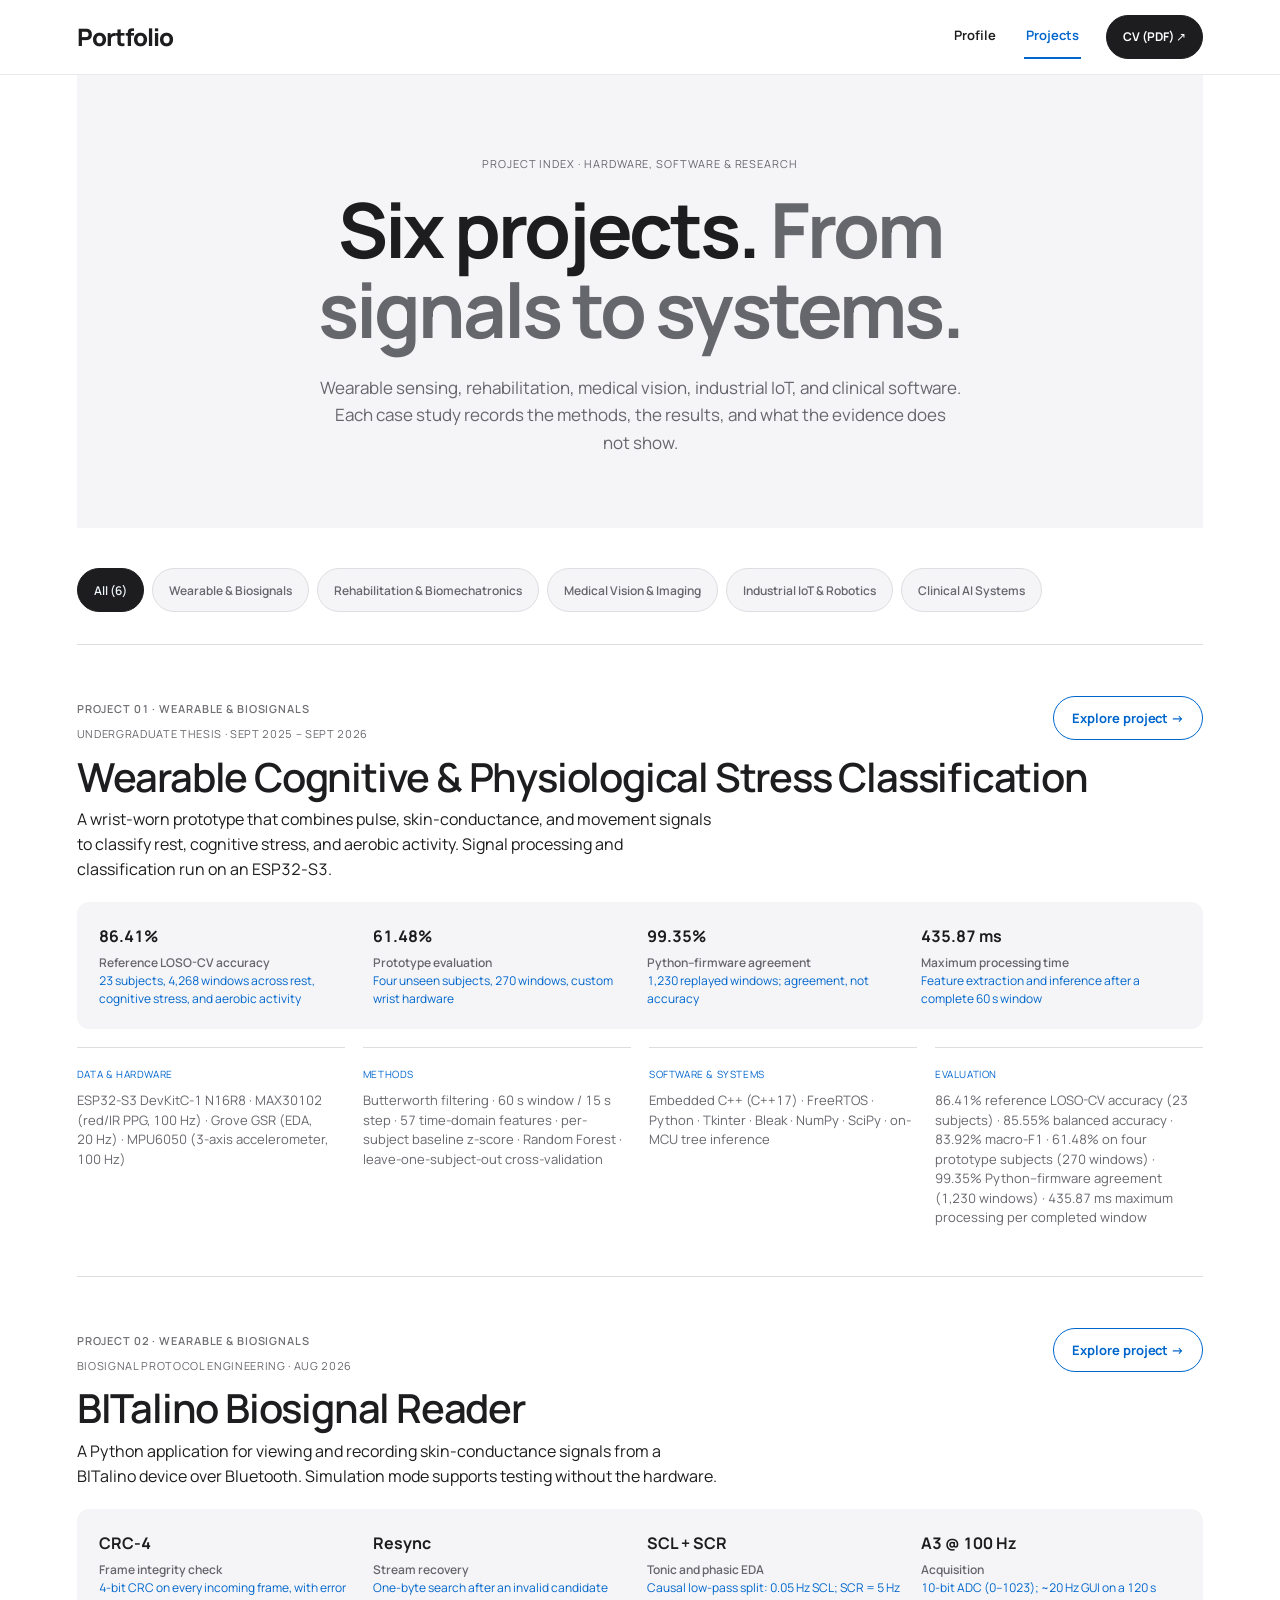
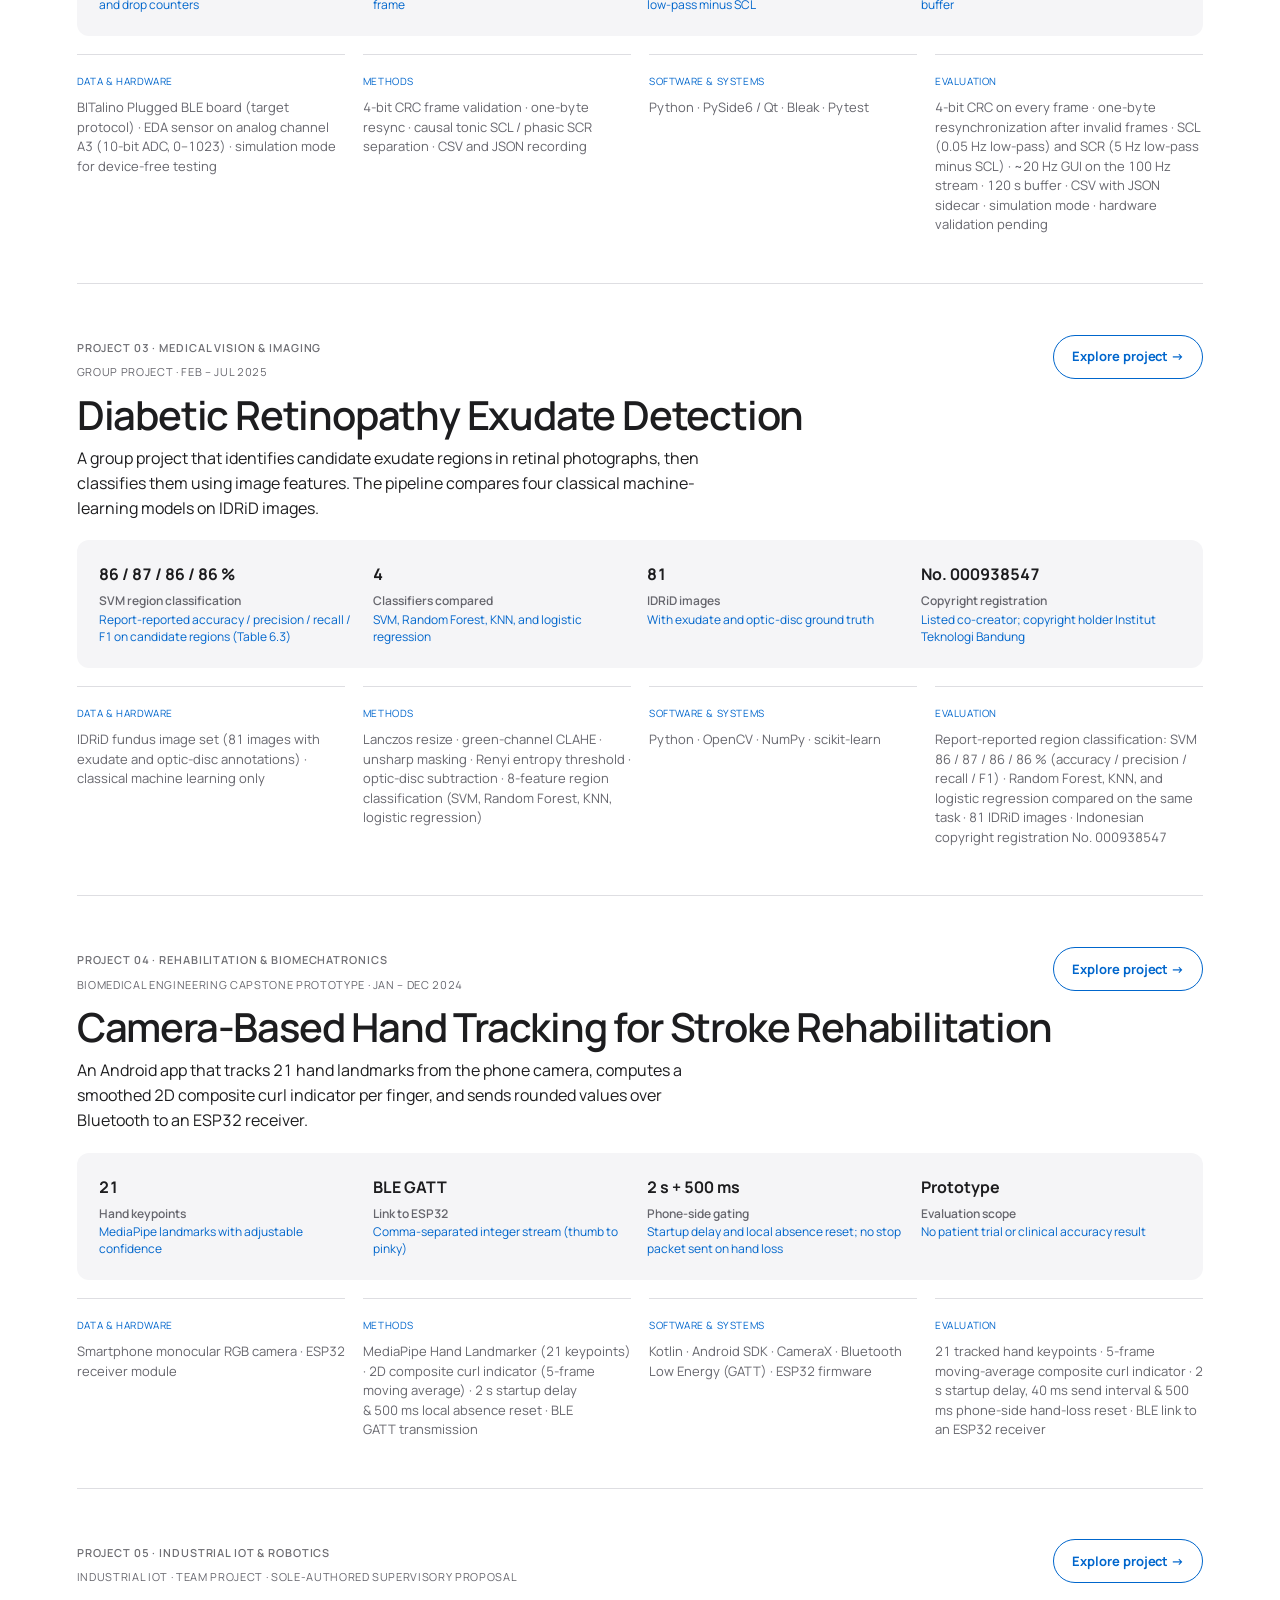
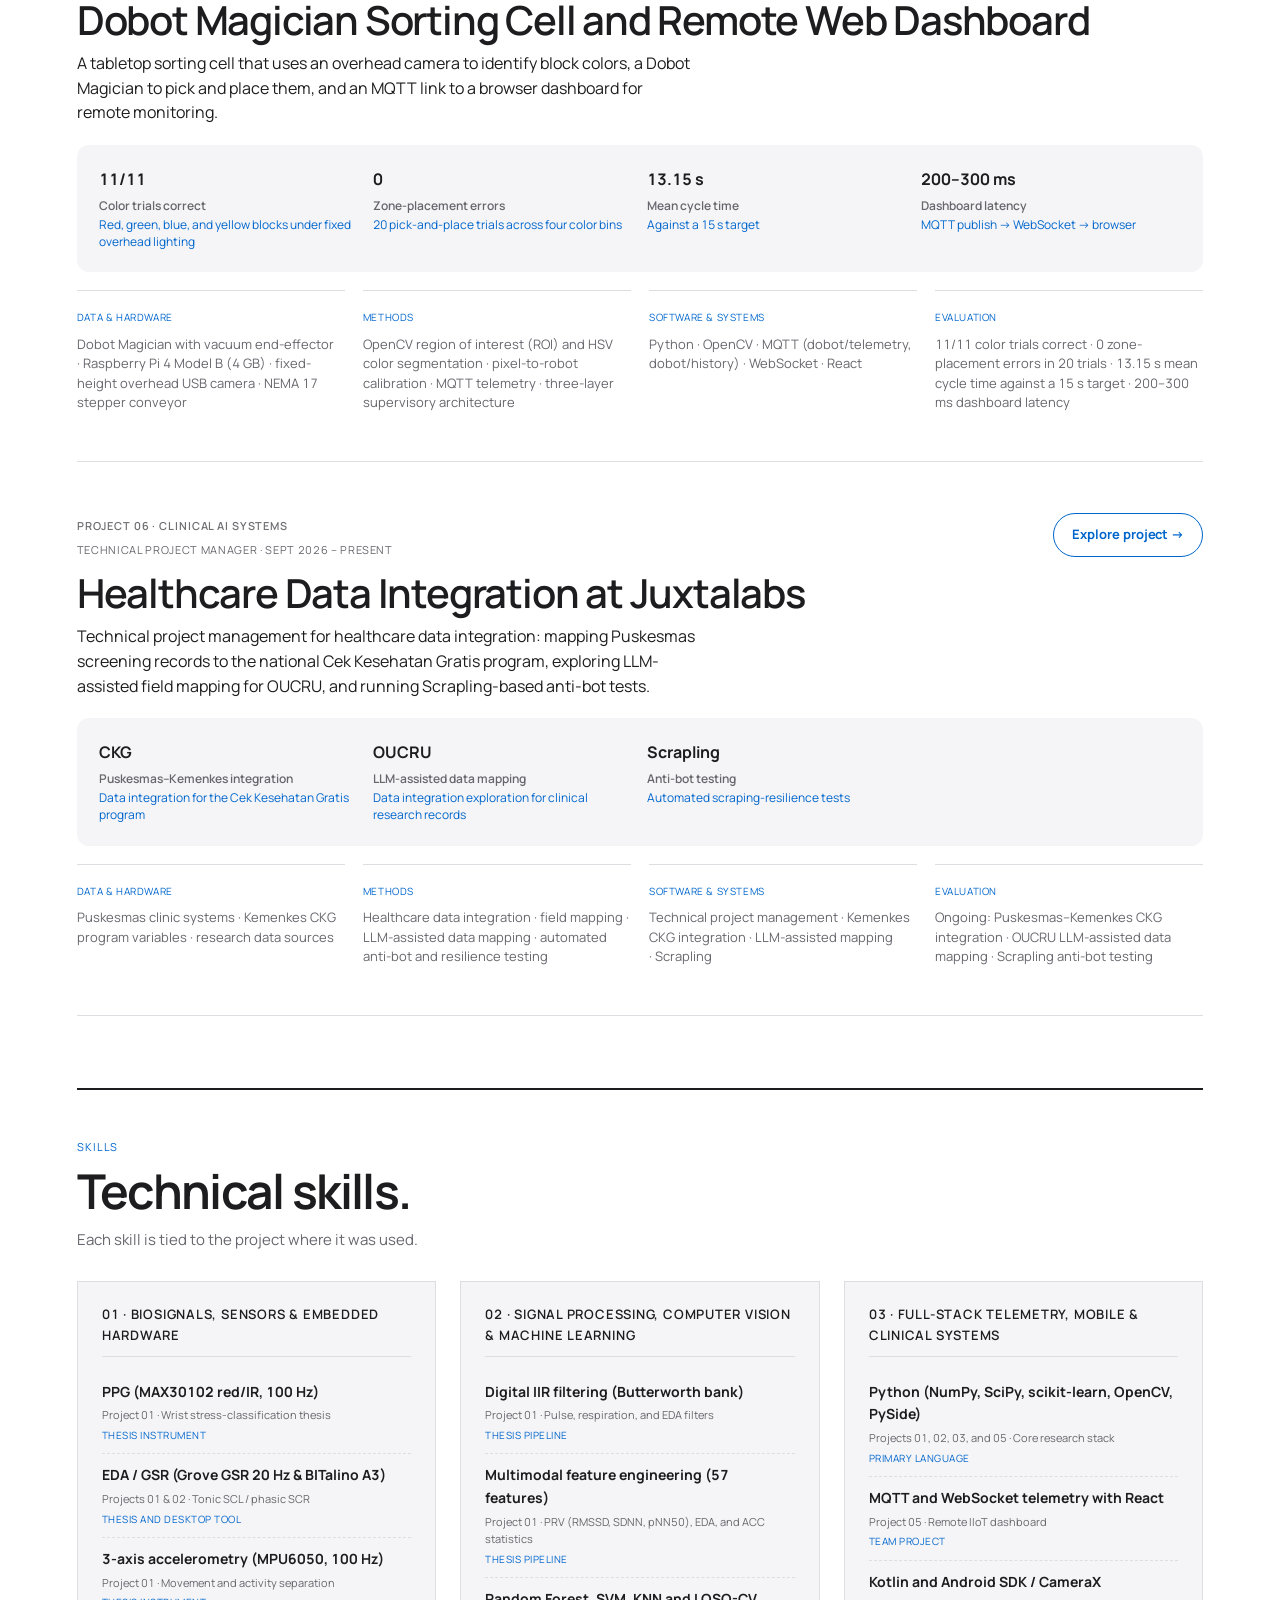
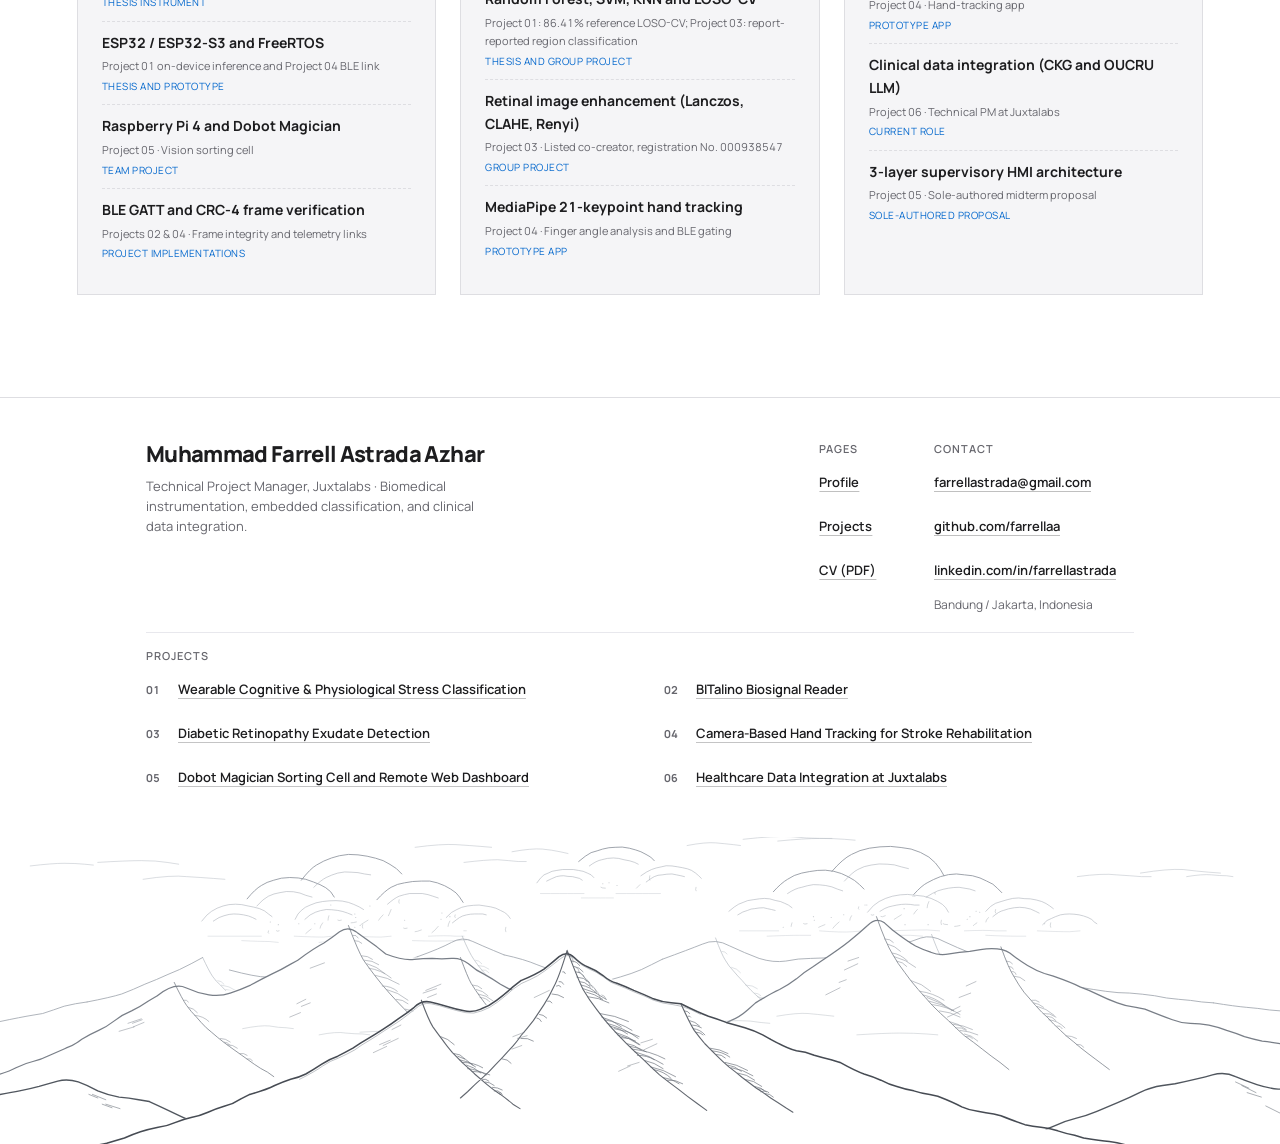
==== projects/index.html @ b85378bb "Move keyboard focus from play overlay to controls" ====
<!doctype html><html lang="en"><head><meta charset="UTF-8"/><meta name="viewport" content="width=device-width, initial-scale=1.0"/><meta name="theme-color" content="#ffffff"/><meta name="description" content="Biomedical engineering portfolio of Muhammad Farrell Astrada Azhar: wearable sensing, on-device signal classification, medical imaging, rehabilitation prototypes, and clinical data integration."/><link rel="icon" type="image/png" sizes="32x32" href="/favicon-memoji-32.png"/><link rel="icon" href="/favicon.ico?v=memoji" sizes="any"/><link rel="apple-touch-icon" sizes="180x180" href="/apple-touch-icon-memoji.png"/><title>Farrell Astrada · Biomedical Engineering Portfolio</title><link rel="preconnect" href="https://fonts.googleapis.com"><link rel="preconnect" href="https://fonts.gstatic.com" crossorigin><link href="https://fonts.googleapis.com/css2?family=Manrope:wght@400;500;600;700;800&display=swap" rel="stylesheet">  <script type="module" crossorigin src="/assets/index-DA_70yv-.js"></script>
  <link rel="stylesheet" crossorigin href="/assets/index-NJBptcGo.css">
</head><body><div id="root"></div></body></html>
---- assets/index-NJBptcGo.css ----
:root{--deep:#062033;--deep-2:#0a2f4e;--navy:#0d3a5c;--blue:#1f6fa8;--lagoon:#2fa7a0;--lagoon-deep:#0e6b66;--foam:#f3f7fa;--mist:#e7eef4;--line:#c6d6e2;--line-soft:#d7e2eb;--ink:#0f2a3d;--ink-2:#42617a;--cream-text:#eef5fa;--dim-text:#b8cddd;--gold:#e9c46a;--gold-deep:#a5762a;--font-display:"Manrope", -apple-system, BlinkMacSystemFont, "Segoe UI", sans-serif;--font-body:"Manrope", -apple-system, BlinkMacSystemFont, "SF Pro Text", sans-serif;--font-mono:"IBM Plex Mono", "SF Mono", "JetBrains Mono", Consolas, monospace;--font-serif:"New York", "Instrument Serif", Georgia, serif;--serif:var(--font-serif);--sans:var(--font-body);--mono:var(--font-mono);font-family:var(--font-body);color:var(--ink);background:var(--foam);font-synthesis:none;text-rendering:optimizelegibility;-webkit-font-smoothing:antialiased;font-variant-numeric:tabular-nums lining-nums;font-size:17px;line-height:1.62}*{box-sizing:border-box}html{scroll-behavior:smooth}body{background:var(--foam);color:var(--ink);margin:0}a{color:inherit;text-decoration:none}button,select{font:inherit}button,a,select{touch-action:manipulation}button:focus-visible,a:focus-visible,select:focus-visible,summary:focus-visible{outline:3px solid var(--blue);outline-offset:3px}p{text-wrap:pretty}.topbar{background:var(--foam)}.nav{-webkit-backdrop-filter:blur(10px);backdrop-filter:blur(10px);z-index:40;border-bottom:1px solid var(--line);background:#f3f7faf0;flex-wrap:wrap;justify-content:space-between;align-items:center;gap:20px;min-height:76px;padding:12px clamp(22px,6vw,96px);display:flex;position:sticky;top:0}.brand{font-family:var(--serif);color:var(--navy);align-items:center;gap:10px;font-size:24px;line-height:1.1;display:flex}.navlinks{flex-wrap:wrap;align-items:center;gap:clamp(12px,2vw,28px);font-size:13px;font-weight:600;display:flex}.navlinks a{border-bottom:2px solid #0000;padding:6px 2px;transition:color .15s,border-color .15s}.navlinks a:hover{color:var(--blue)}.navlinks a.active-nav{color:var(--blue);border-bottom-color:var(--blue)}.navlinks a.cv{border:1px solid var(--line);background:var(--mist);font-family:var(--mono);letter-spacing:.05em;padding:8px 14px;font-size:11px}.navlinks a.cv:hover{background:var(--navy);color:var(--cream-text);border-color:var(--navy)}.hero{background:linear-gradient(115deg, #041a2c 0%, var(--deep-2) 52%, #14507e 100%);color:var(--cream-text);border-bottom:2px solid var(--gold);grid-template-columns:1fr;display:grid;position:relative;overflow:hidden}.hero:before{content:"";pointer-events:none;opacity:.1;background:repeating-linear-gradient(-35deg,#0000 0 11px,#cbd5e1 11.5px 12px,#0000 12.5px 24px);position:absolute;inset:0;-webkit-mask-image:linear-gradient(90deg,#000 0%,#00000080 60%,#0000 95%);mask-image:linear-gradient(90deg,#000 0%,#00000080 60%,#0000 95%)}.hero-copy{z-index:2;max-width:980px;padding:64px clamp(24px,6vw,96px) 60px;position:relative}.eyebrow,.mono,.stageinfo-head .mono{font-family:var(--mono);letter-spacing:.085em;text-transform:uppercase;font-size:11px}.eyebrow{color:var(--gold);margin:0}.eyebrow.dark{color:var(--lagoon-deep)}.hero h1,.catalog h1,.detail h1{font-family:var(--serif);letter-spacing:-.03em;text-wrap:balance;margin:18px 0 20px;font-size:clamp(44px,5.4vw,76px);font-weight:400;line-height:.98}.hero h1 i,.catalog h1 i{color:var(--gold);font-weight:400}.degree{color:var(--cream-text);margin:0;font-size:16px;line-height:1.55}.lede{font-family:var(--serif);color:#f3efe6;max-width:62ch;margin:22px 0 10px;font-size:clamp(20px,2.1vw,24px);line-height:1.38}.actions{flex-wrap:wrap;align-items:center;gap:14px;margin-top:26px;display:flex}.button{background:var(--gold);color:var(--deep);border:1px solid var(--gold);align-items:center;padding:12px 18px;font-size:13px;font-weight:700;transition:transform .15s,background .15s;display:inline-flex}.button:hover{background:#f4d78d;transform:translateY(-1px)}.button-secondary{color:var(--cream-text);background:#1f6fa859;border:1px solid #e9c46a8c;padding:12px 16px;font-size:13px;font-weight:600}.button-secondary:hover{background:#e9c46a2e}.button-dark{background:var(--navy);color:var(--cream-text);border-color:var(--navy)}.button-dark:hover{background:var(--blue);color:#fff}.contact{color:var(--dim-text);flex-wrap:wrap;align-items:center;gap:6px;margin-top:22px;font-size:12px;display:flex}.contact a{text-underline-offset:3px;color:var(--cream-text);text-decoration:underline}.experience h2,.skillmatrix h2,.detail section h2,.quick h2{font-family:var(--serif);letter-spacing:-.025em;text-wrap:balance;margin:10px 0 0;font-size:clamp(34px,4.2vw,52px);font-weight:400;line-height:1.04}.experience,.quick{padding:78px clamp(24px,6vw,96px)}.experience{background:var(--mist);border-bottom:1px solid var(--line)}.exp-header,.quick-header{flex-wrap:wrap;justify-content:space-between;align-items:flex-end;gap:24px;display:flex}.exp-header p:not(.eyebrow),.quick-header p:not(.eyebrow){max-width:54ch;color:var(--ink-2);margin:0;font-size:14.5px}.ledger{border-top:2px solid var(--navy);margin-top:32px}.ledger article{border-bottom:1px solid var(--line);grid-template-columns:230px 1fr;gap:28px;padding:26px 0;display:grid}.exp-meta{flex-direction:column;gap:6px;display:flex}.exp-period{color:var(--lagoon-deep);font-weight:600}.exp-badge{background:var(--navy);color:var(--cream-text);font-family:var(--mono);letter-spacing:.05em;align-self:flex-start;margin-top:4px;padding:4px 8px;font-size:10px;display:inline-block}.exp-content h4{font-family:var(--serif);color:var(--navy);margin:0 0 4px;font-size:27px;font-weight:400;line-height:1.15}.exp-org{color:var(--blue);margin-bottom:10px;font-size:14px;display:block}.exp-content>p{max-width:66ch;color:var(--ink);margin:8px 0 12px;font-size:15.5px}.exp-bullets{max-width:66ch;margin:0 0 14px;padding-left:18px}.exp-bullets li{color:var(--ink-2);margin-bottom:6px;font-size:14px;line-height:1.55}.exp-tags{font-family:var(--mono);letter-spacing:.03em;color:var(--lagoon-deep);font-size:11px}.quick{background:var(--foam)}.quick-table{border-top:2px solid var(--navy);margin-top:24px}.quick-table>a{border-bottom:1px solid var(--line);grid-template-columns:64px 1fr auto 28px;align-items:baseline;gap:18px;padding:18px 10px;transition:background .15s;display:grid}.quick-table>a:hover{background:var(--mist)}.quick-plate{font-family:var(--mono);color:var(--lagoon-deep);font-size:15px;font-weight:600}.quick-main strong{font-family:var(--serif);color:var(--navy);font-size:24px;font-weight:400;line-height:1.15;display:block}.quick-main small{color:var(--ink-2);margin-top:3px;font-size:13px;display:block}.quick-metric{font-family:var(--mono);color:var(--blue);white-space:nowrap;background:#1f6fa814;border:1px solid #1f6fa840;padding:5px 10px;font-size:11px}.quick-table>a>b{font-family:var(--mono);color:var(--lagoon-deep);text-align:right;font-size:14px}.catalog-banner{background:linear-gradient(115deg, var(--deep-2) 0%, #14507e 100%);color:var(--cream-text);border-bottom:2px solid var(--gold);margin-bottom:40px;padding:58px clamp(24px,6vw,96px) 52px}.catalog-banner h1{font-family:var(--serif);letter-spacing:-.03em;max-width:18ch;margin:14px 0 18px;font-size:clamp(44px,5.5vw,76px);font-weight:400;line-height:.98}.catalog-banner h1 i{color:var(--gold)}.catalog-intro{color:#d5e2ee;max-width:65ch;margin:0;font-size:17px}.catalog,.detail{padding:0 clamp(24px,6vw,96px) 90px}.filters{flex-wrap:wrap;gap:8px;margin-bottom:10px;display:flex}.filters button{background:var(--mist);color:var(--ink-2);border:1px solid var(--line);font-family:var(--mono);cursor:pointer;padding:9px 15px;font-size:11px;transition:all .15s}.filters button:hover{border-color:var(--blue);color:var(--blue)}.filters button.active{background:var(--navy);color:var(--cream-text);border-color:var(--navy);font-weight:700}.projectlist{border-top:2px solid var(--navy)}.projectlist article{border-bottom:1px solid var(--line);padding:34px 0 38px}.projecttop{flex-wrap:wrap;justify-content:space-between;align-items:center;gap:14px;display:flex}.projecttop .mono{color:var(--lagoon-deep);font-weight:600}.project-kicker{font-family:var(--mono);letter-spacing:.05em;text-transform:uppercase;color:var(--ink-2);margin-top:4px;font-size:10.5px;display:block}.open-case-btn{font-family:var(--mono);color:var(--blue);white-space:nowrap;background:#1f6fa814;border:1px solid #1f6fa84d;padding:8px 14px;font-size:11.5px;font-weight:600;transition:all .15s}.open-case-btn:hover{background:var(--navy);color:var(--cream-text);border-color:var(--navy)}.projectlist h2{font-family:var(--serif);letter-spacing:-.025em;color:var(--navy);margin:12px 0 6px;font-size:clamp(30px,3.3vw,40px);font-weight:400}.projectlist h2 a:hover{color:var(--blue)}.project-summary{color:var(--ink);max-width:68ch;margin:0 0 20px;font-size:16px}.project-kpi-row{background:var(--mist);border:1px solid var(--line);grid-template-columns:repeat(4,1fr);gap:14px;margin-bottom:18px;padding:14px 18px;display:grid}.kpi-cell small{font-family:var(--mono);text-transform:uppercase;letter-spacing:.06em;color:var(--lagoon-deep);font-size:9.5px;display:block}.kpi-cell span{color:var(--ink-2);margin-top:3px;font-size:12px;font-weight:600;display:block}.kpi-cell strong{color:var(--navy);font-size:16px;display:block}.stackgrid,.detailmetrics{grid-template-columns:repeat(4,1fr);gap:18px;display:grid}.stackgrid>div,.detailmetrics>div{border-top:1px solid var(--line);padding-top:10px}.stackgrid small,.detailmetrics small{font-family:var(--mono);color:var(--lagoon-deep);text-transform:uppercase;letter-spacing:.06em;font-size:10px}.stackgrid p,.detailmetrics p{color:var(--ink-2);margin:6px 0 0;font-size:13px;line-height:1.5}.skillmatrix{border-top:2px solid var(--navy);margin-top:72px;padding-top:48px}.skill-intro{max-width:60ch;color:var(--ink-2);margin:10px 0 0;font-size:15px}.skill-categories{grid-template-columns:repeat(3,1fr);gap:24px;margin-top:28px;display:grid}.skill-cat-block{background:var(--mist);border:1px solid var(--line);padding:22px 24px}.skill-cat-block h3{font-family:var(--mono);letter-spacing:.06em;text-transform:uppercase;color:var(--navy);border-bottom:1px solid var(--line);margin:0 0 14px;padding-bottom:10px;font-size:13px;font-weight:600}.skill-row{border-bottom:1px dashed var(--line);flex-direction:column;gap:3px;padding:10px 0;display:flex}.skill-row:last-child{border-bottom:0}.skill-row strong{color:var(--navy);font-size:14px}.skill-row span{font-family:var(--mono);color:var(--ink-2);font-size:11px}.skill-row em{letter-spacing:.05em;text-transform:uppercase;color:var(--lagoon-deep);font-size:10px;font-style:normal}.detail-subnav{background:var(--mist);border-bottom:1px solid var(--line);flex-wrap:wrap;justify-content:space-between;align-items:center;gap:16px;margin:0 calc(-1*clamp(24px,6vw,96px));padding:12px clamp(24px,6vw,96px);display:flex}.back{font-family:var(--mono);color:var(--blue);text-underline-offset:4px;font-size:11.5px;font-weight:600;text-decoration:underline}.prev-next{font-family:var(--mono);flex-wrap:wrap;align-items:center;gap:14px;font-size:11.5px;display:flex}.prev-next a{color:var(--navy);text-underline-offset:3px;text-decoration:underline}.detail-hero{background:linear-gradient(115deg, #041a2c 0%, var(--deep-2) 52%, #14507e 100%);color:var(--cream-text);border-bottom:2px solid var(--gold);margin:0 calc(-1*clamp(24px,6vw,96px));padding:54px clamp(24px,6vw,96px) 48px}.detail-hero h1{color:#fff;font-family:var(--serif);margin:14px 0 10px;font-size:clamp(40px,5vw,68px);font-weight:400;line-height:1.02}.detail-kicker{font-family:var(--mono);letter-spacing:.05em;text-transform:uppercase;color:var(--gold);margin:0 0 16px;font-size:12px}.detail-lead{color:#dce6ef;max-width:68ch;margin:0 0 26px;font-size:17px;line-height:1.6}.detail-kpi-grid{grid-template-columns:repeat(4,1fr);gap:14px;margin:0 0 26px;display:grid}.detail-kpi{background:#0516278c;border:1px solid #e9c46a59;padding:14px 16px}.detail-kpi b{color:#fff;letter-spacing:-.02em;font-size:20px;display:block}.detail-kpi span{color:var(--gold);margin-top:3px;font-size:12px;font-weight:600;display:block}.detail-kpi small{font-family:var(--mono);text-transform:uppercase;letter-spacing:.05em;color:var(--dim-text);margin-top:5px;font-size:9.5px;line-height:1.45;display:block}.hatched-stage-bar{grid-template-columns:repeat(auto-fit,minmax(150px,1fr));gap:8px;display:grid}.hatched-stage-bar button{color:#d5e2ee;text-align:left;cursor:pointer;background:repeating-linear-gradient(-45deg,#14507e8c,#14507e8c 8px,#0a2f4ed9 8px 16px);border:1px solid #e9c46a73;padding:12px 14px;transition:all .15s}.hatched-stage-bar button small{font-family:var(--mono);color:var(--gold);letter-spacing:.06em;font-size:9.5px;display:block}.hatched-stage-bar button strong{margin-top:4px;font-size:13px;font-weight:600;display:block}.seg-num{font-family:var(--mono);color:var(--dim-text);letter-spacing:.08em;margin-bottom:2px;font-size:9px;display:block}.hatched-stage-bar button.active-seg{background:var(--gold);color:var(--deep);border-color:var(--gold)}.hatched-stage-bar button.active-seg small,.hatched-stage-bar button.active-seg .seg-num{color:var(--deep)}.detailmetrics{padding:26px 0 8px}.detail section{border-top:1px solid var(--line);padding:36px 0}.detail section:first-of-type{border-top:0}.detail section>p:not(.eyebrow){max-width:66ch;font-size:17px;line-height:1.65}.detail section h2{color:var(--navy);margin:10px 0 16px;font-size:clamp(30px,3.6vw,42px)}.stagebar{flex-wrap:wrap;gap:8px;margin:22px 0 16px;display:flex}.stagebar button{background:var(--mist);border:1px solid var(--line);text-align:left;cursor:pointer;min-width:120px;min-height:56px;font-family:var(--mono);color:var(--lagoon-deep);padding:11px 14px;font-size:10px;transition:all .15s}.stagebar button span{font-family:var(--sans);color:var(--navy);margin-top:4px;font-size:13px;font-weight:600;display:block}.stagebar button.on{background:var(--navy);color:var(--gold);border-color:var(--navy)}.stagebar button.on span{color:#fff}.stageinfo{background:var(--mist);border-left:3px solid var(--blue);max-width:66ch;padding:18px 22px;font-size:15.5px}.stageinfo-head{flex-wrap:wrap;justify-content:space-between;gap:12px;margin-bottom:8px;display:flex}.stageinfo-head .mono{color:var(--lagoon-deep)}.notes p{border-bottom:1px solid var(--line);grid-template-columns:42px 1fr;gap:14px;max-width:68ch;margin:0;padding:14px 0;font-size:15.5px;display:grid}.notes span{font-family:var(--mono);color:var(--lagoon-deep);font-weight:600}.eval-table-wrap{overflow-x:auto}.eval-table{border-collapse:collapse;background:var(--mist);border:1px solid var(--line);width:100%;max-width:860px;margin-top:16px}.eval-table th,.eval-table td{text-align:left;border-bottom:1px solid var(--line-soft);vertical-align:top;padding:12px 16px;font-size:14px}.eval-table th{background:var(--navy);color:var(--cream-text);font-family:var(--mono);text-transform:uppercase;letter-spacing:.06em;font-size:10.5px}.eval-table td strong{color:var(--blue);font-family:var(--mono);font-weight:600}.eval-val{white-space:nowrap;text-transform:none}.detail .limits{background:var(--navy);color:var(--cream-text);border-left:4px solid var(--gold);margin-top:28px;padding:34px 36px}.detail .limits .eyebrow{color:var(--gold)}.detail .limits h2{color:#fff;font-size:34px}.detail .limits p{color:#dce6ef}.detail-links-row{flex-wrap:wrap;gap:14px;margin-top:22px;display:flex}.next-plate-banner{background:var(--mist);border:1px solid var(--line);flex-wrap:wrap;justify-content:space-between;align-items:center;gap:20px;margin-top:44px;padding:28px 32px;display:flex}.next-plate-banner .mono{color:var(--lagoon-deep)}.next-plate-banner h3{font-family:var(--serif);color:var(--navy);margin:6px 0 0;font-size:28px;font-weight:400}.next-plate-banner p{color:var(--ink-2);max-width:60ch;margin:6px 0 0;font-size:14px}.coast{background:var(--foam);border-top:2px solid var(--navy);position:relative}.coast-nav{font-family:var(--mono);color:var(--navy);background:var(--mist);border-top:1px solid var(--line);flex-wrap:wrap;justify-content:space-between;align-items:flex-start;gap:32px;padding:26px clamp(24px,6vw,96px) 34px;font-size:11px;display:flex}.coast-brand strong{font-family:var(--serif);margin-bottom:6px;font-size:20px;font-weight:400;display:block}.coast-brand p{color:var(--ink-2);line-height:1.6;font-family:var(--sans);margin:0;font-size:13px}.coast-col{flex-direction:column;gap:8px;min-width:180px;display:flex}.coast-col .mono{color:var(--lagoon-deep);margin-bottom:2px}.coast-col a{color:var(--blue);text-underline-offset:3px;font-weight:600;text-decoration:underline}.coast-col a:hover{color:var(--navy)}.coast-col span:last-child{color:var(--ink-2)}@media (width<=960px){.aligngrid,.skill-categories{grid-template-columns:1fr}.project-kpi-row,.detail-kpi-grid,.stackgrid,.detailmetrics{grid-template-columns:repeat(2,1fr)}.ledger article{grid-template-columns:1fr;gap:10px}.quick-table>a{grid-template-columns:48px 1fr 24px}.quick-metric{display:none}}@media (width<=580px){.nav{padding:12px 18px}.hero-copy,.experience,.quick,.catalog-banner,.catalog,.detail{padding-left:20px;padding-right:20px}.detail-subnav,.detail-hero{margin-left:-20px;margin-right:-20px;padding-left:20px;padding-right:20px}.project-kpi-row,.detail-kpi-grid,.stackgrid,.detailmetrics{grid-template-columns:1fr}.next-plate-banner{padding:22px 20px}.detail .limits{padding:26px 20px}}@media (prefers-reduced-motion:reduce){html{scroll-behavior:auto}*,:before,:after{transition-duration:.01ms!important;animation-duration:.01ms!important}}.topbar{z-index:50;transition:transform .22s;position:sticky;top:0}.topbar-hidden{transform:translateY(-100%)}.topbar:focus-within{transform:translateY(0)}@media (prefers-reduced-motion:reduce){.topbar{transition:none}}:root{--foam:#fff;--mist:#f5f5f7;--line:#dedee2;--line-soft:#e8e8ed;--ink:#1d1d1f;--ink-2:#66666d;--navy:#1d1d1f;--blue:#06c;--blue-hover:#004f9e;--blue-press:#003d7a;--lagoon-deep:#06c;--gold-deep:#06c;--font-serif:"Manrope", -apple-system, BlinkMacSystemFont, "Segoe UI", sans-serif;--font-mono:"Manrope", -apple-system, BlinkMacSystemFont, "Segoe UI", sans-serif;--ui-ease:.16s ease}a:focus-visible,button:focus-visible,select:focus-visible,summary:focus-visible{outline:3px solid var(--blue);outline-offset:3px;box-shadow:0 0 0 3px #fff}.detail-hero :is(a,button,select,summary):focus-visible{outline-color:#fff;box-shadow:0 0 0 3px #1d1d1f}.nav{background:#fffffff5;border-color:#e8e8ed;min-height:74.8px}.brand{letter-spacing:-.04em;transition:opacity var(--ui-ease);font-weight:800}.brand:hover{opacity:.72}.brand:active{opacity:.6}.navlinks a{min-height:44px;transition:color var(--ui-ease), border-color var(--ui-ease);align-items:center;font-size:13px;font-weight:650;display:inline-flex}.navlinks a:not(.cv):hover{color:var(--blue);border-bottom-color:var(--blue)}.navlinks a:not(.cv):active{color:var(--blue-press);border-bottom-color:currentColor}.navlinks a.active-nav,.navlinks a.active-nav:hover{color:var(--blue);border-bottom-color:var(--blue)}.navlinks a.cv{text-align:center;color:#fff;line-height:1.2;font-family:var(--sans);letter-spacing:0;transition:background-color var(--ui-ease), border-color var(--ui-ease), color var(--ui-ease);background:#1d1d1f;border-color:#1d1d1f;border-radius:999px;justify-content:center;align-items:center;padding:8px 16px;font-size:12px;font-weight:700;display:inline-flex}.navlinks a.cv:hover{color:#fff;background:#000;border-color:#000}.navlinks a.cv:active{background:#333;border-color:#333}.hero{color:#1d1d1f;text-align:center;background:#f5f5f7;border:0;margin:12px 12px 0}.hero:before{display:none}.hero-copy{flex-direction:column;align-items:center;width:100%;max-width:1100px;margin:0 auto;padding:18px 24px 30px;display:flex}.hero .eyebrow{color:#6e6e73;font-size:11px}.hero h1{font-family:var(--sans);letter-spacing:-.045em;text-wrap:balance;overflow-wrap:break-word;margin:10px 0;font-size:clamp(44px,5.5vw,76px);font-weight:800;line-height:1.04}.hero h1 i{color:#6e6e73;font-style:normal;font-weight:800}.degree{color:#6e6e73;text-wrap:pretty;max-width:760px;margin:0 auto;line-height:1.55}.degree strong{color:#1d1d1f;font-weight:650}.degree span{color:#6e6e73;margin-top:4px;font-size:13.5px;display:block}.lede{font-family:var(--sans);color:#1d1d1f;text-wrap:pretty;max-width:650px;margin:8px auto 4px;font-weight:500;line-height:1.45}.contact{color:#6e6e73;font-size:12px;line-height:1.6}.contact a{color:#424245;text-underline-offset:3px;transition:color var(--ui-ease), text-decoration-color var(--ui-ease);-webkit-text-decoration:underline #42424566;text-decoration:underline #42424566;text-decoration-thickness:1px}.contact a:hover{color:var(--blue);text-decoration-color:currentColor}.contact a:active{color:var(--blue-press);text-decoration-color:currentColor}.hero-ppg{width:min(720px,100%);margin:10px auto 4px}.hero-ppg canvas{background:linear-gradient(90deg,#fff 30%,#e3eaf4 70%);border:1px solid #dce2ea;border-radius:8px;width:100%;height:88px;display:block}.hero-ppg-meta{justify-content:space-between;align-items:center;gap:12px;margin-top:6px;display:flex}.hero-ppg-meta span{color:#6e6e73;letter-spacing:.02em;font-size:11px}.hero-ppg-meta button{font:inherit;color:#06c;text-align:center;cursor:pointer;min-height:44px;transition:background-color var(--ui-ease), border-color var(--ui-ease), color var(--ui-ease);background:0 0;border:1px solid #d2d2d7;border-radius:999px;justify-content:center;align-items:center;padding:8px 14px;font-size:12px;line-height:1.2;display:inline-flex}.hero-ppg-meta button:hover{background:#e8e8ed;border-color:#c7c7cc}.hero-ppg-meta button:active{color:var(--blue-press);background:#dedee2}.button,.button-dark,.button-secondary{color:#fff;max-width:100%;min-height:44px;font-family:var(--sans);letter-spacing:-.005em;text-align:center;white-space:normal;overflow-wrap:anywhere;transition:background-color var(--ui-ease), border-color var(--ui-ease), color var(--ui-ease);background:#0071e3;border:1px solid #0071e3;border-radius:999px;justify-content:center;align-items:center;gap:6px;padding:10px 22px;font-size:14px;font-weight:700;line-height:1.3;display:inline-flex}.button:hover,.button-dark:hover{color:#fff;background:#0077ed;border-color:#0077ed;transform:none}.button:active,.button-dark:active{color:#fff;background:#0068c9;border-color:#0068c9}.button-secondary{color:#06c;background:0 0;border-color:#06c;font-weight:600}.button-secondary:hover{color:var(--blue-hover);border-color:var(--blue-hover);background:#e8e8ed;transform:none}.button-secondary:active{color:var(--blue-press);border-color:var(--blue-press);background:#dedee2}.hero .actions{order:0;justify-content:center;margin-top:12px}.hero .contact{order:2;justify-content:center}.experience h2,.skillmatrix h2,.quick h2{font-family:var(--sans);letter-spacing:-.035em;text-wrap:balance;overflow-wrap:break-word;font-size:clamp(28px,5vw,48px);font-weight:650;line-height:1.1}.detail section h2{font-family:var(--sans);letter-spacing:-.03em;text-wrap:balance;overflow-wrap:break-word;font-size:clamp(28px,3.4vw,40px);font-weight:650;line-height:1.14}.detail .limits h2{font-size:clamp(28px,3.4vw,34px)}.experience,.quick{border:0;margin:12px 12px 0}.exp-header,.quick-header{align-items:center}.quick-header{align-items:flex-end;gap:16px 24px}.ledger,.quick-table,.research-table,.projectlist{border-top:1px solid var(--line)}.ledger article{padding:36px 0}.current-exp{box-shadow:none;background:0 0}.exp-content h4{font-family:var(--sans);letter-spacing:-.02em;color:var(--navy);text-wrap:balance;overflow-wrap:break-word;margin:0 0 4px;font-size:clamp(22px,2.2vw,27px);font-weight:600;line-height:1.2}.exp-org{color:var(--ink-2);font-size:14px;line-height:1.4}.exp-period{color:#424245;letter-spacing:.02em;font-size:12px}.exp-badge{color:#424245;background:#e8e8ed;border-radius:6px}.exp-tags{color:var(--ink-2);letter-spacing:.03em;font-size:11px}.exp-content>p{text-wrap:pretty}.exp-content h4,.quick-main strong,.projectlist h2{font-weight:600}.quick-metric{white-space:normal;background:0 0;border:0;max-width:200px}.ledger-group{letter-spacing:.08em;text-transform:uppercase;color:var(--ink-2);margin:36px 0 2px;font-size:12px;font-weight:600}.ledger .ledger-group:first-child{margin-top:0}.quick-header,.research-table,.quick-table{width:100%;max-width:1100px;margin-left:auto;margin-right:auto}.research-table{margin-top:24px}.quick-main{min-width:0}.quick-main strong{font-family:var(--sans);color:var(--navy);letter-spacing:-.02em;text-wrap:pretty;overflow-wrap:break-word;text-underline-offset:4px;transition:color var(--ui-ease), text-decoration-color var(--ui-ease);font-size:24px;font-weight:600;line-height:1.2;-webkit-text-decoration:underline #0000;text-decoration:underline #0000;text-decoration-thickness:1px;display:block}.quick-main small{color:var(--ink-2);text-wrap:pretty;max-width:74ch;margin-top:4px;font-size:13.5px;line-height:1.5;display:block}.research-table>a{border-bottom:1px solid var(--line);grid-template-columns:64px 1fr 28px;align-items:baseline;gap:18px;padding:18px 10px;display:grid}.research-table>a,.quick-table>a{color:var(--navy);transition:background-color var(--ui-ease);text-decoration:none}.research-table>a:hover,.quick-table>a:hover{background:var(--mist)}.research-table>a:active,.quick-table>a:active{background:#e8e8ed}.research-table>a:hover .quick-main strong,.quick-table>a:hover .quick-main strong,.research-table>a:focus-visible .quick-main strong,.quick-table>a:focus-visible .quick-main strong{color:var(--blue);text-decoration-color:currentColor}.research-table>a:active .quick-main strong,.quick-table>a:active .quick-main strong{color:var(--blue-press);text-decoration-color:currentColor}.quick-plate{color:#6e6e73;letter-spacing:.02em;font-size:13px;font-weight:700}.quick-metric{color:#424245;letter-spacing:.01em;font-size:11px;line-height:1.35}.catalog-banner{background:var(--mist);color:var(--ink);text-align:center;border:0;padding-top:80px;padding-bottom:72px}.catalog-banner h1{font-family:var(--sans);letter-spacing:-.04em;text-wrap:balance;overflow-wrap:break-word;max-width:22ch;margin:16px auto 24px;font-size:clamp(36px,6.2vw,76px);font-weight:700;line-height:1.06}.catalog-banner h1 i{color:var(--ink-2);font-style:normal;font-weight:700}.catalog-banner .eyebrow{color:var(--ink-2)}.catalog-intro{color:var(--ink-2);text-wrap:pretty;margin-inline:auto}.filters{margin-bottom:32px}.filters button,.open-case-btn{min-height:44px;font-family:var(--sans);border-radius:999px}.filters button{text-align:center;white-space:normal;letter-spacing:0;max-width:100%;transition:background-color var(--ui-ease), border-color var(--ui-ease), color var(--ui-ease);justify-content:center;align-items:center;padding:10px 16px;font-size:12px;font-weight:600;line-height:1.25;display:inline-flex}.filters button.active{font-weight:600}.filters button:active{background:#dedee2;border-color:#c7c7cc}.open-case-btn{text-align:center;white-space:normal;border:1px solid var(--blue);max-width:100%;color:var(--blue);letter-spacing:-.005em;transition:background-color var(--ui-ease), border-color var(--ui-ease), color var(--ui-ease);background:0 0;justify-content:center;align-items:center;padding:10px 18px;font-size:13px;font-weight:700;line-height:1.25;display:inline-flex}.open-case-btn:hover{background:var(--blue);border-color:var(--blue);color:#fff}.open-case-btn:active{background:var(--blue-press);border-color:var(--blue-press);color:#fff}.flagship-project{box-shadow:none;background:0 0;margin-left:0;padding-left:0!important}.projectlist article{padding-block:48px}.projecttop .mono{color:#6e6e73;letter-spacing:.08em;font-size:11px}.project-kicker{color:var(--ink-2);letter-spacing:.06em;font-size:11px}.projectlist h2{font-family:var(--sans);letter-spacing:-.03em;color:var(--navy);text-wrap:balance;overflow-wrap:break-word;margin:12px 0 8px;font-size:clamp(30px,3.3vw,40px);font-weight:600;line-height:1.12}.projectlist h2 a{color:inherit;text-underline-offset:5px;transition:color var(--ui-ease), text-decoration-color var(--ui-ease);-webkit-text-decoration:underline #0000;text-decoration:underline #0000;text-decoration-thickness:1px}.projectlist h2 a:hover,.projectlist h2 a:focus-visible{color:var(--blue);text-decoration-color:currentColor}.projectlist h2 a:active{color:var(--blue-press);text-decoration-color:currentColor}.project-summary{color:var(--ink);text-wrap:pretty;max-width:64ch;font-size:16px;line-height:1.55}.project-kpi-row{border:0;border-radius:12px;padding:22px}.kpi-cell small,.detail-kpi small{font-family:var(--sans);text-transform:none;letter-spacing:0;font-size:12px;line-height:1.45}.detail-subnav{font-size:12px}.back,.prev-next a{color:#424245;text-underline-offset:4px;transition:color var(--ui-ease), text-decoration-color var(--ui-ease);-webkit-text-decoration:underline #42424561;text-decoration:underline #42424561;text-decoration-thickness:1px}.back:hover,.prev-next a:hover{color:var(--blue);text-decoration-color:currentColor}.back:active,.prev-next a:active{color:var(--blue-press);text-decoration-color:currentColor}.detail .back,.prev-next a{align-items:center;min-height:44px;padding:6px 2px;line-height:1.3;display:inline-flex}.detail-hero{background:#101114;border:0;padding-top:64px;padding-bottom:56px}.detail-hero h1{font-family:var(--sans);letter-spacing:-.03em;text-wrap:balance;overflow-wrap:break-word;max-width:24ch;font-size:clamp(34px,4.8vw,64px);font-weight:700;line-height:1.04}.detail-hero .eyebrow,.detail-kicker,.detail-kpi span{color:#b8cddd}.detail-kpi{background:#1d2026;border:1px solid #383b42;border-radius:12px}.detail-kpi small{color:#b8cddd;letter-spacing:.04em;font-size:10.5px}.detail-lead{text-wrap:pretty;line-height:1.6}.hatched-stage-bar button{min-height:44px;font-family:var(--sans);background:#1d2026;border-color:#484c55;border-radius:8px;font-size:13px;line-height:1.35;transition:background-color .15s,border-color .15s}.hatched-stage-bar button:hover{background:#262a31;border-color:#6a7280}.hatched-stage-bar button:active{background:#15171b;border-color:#6a7280}.hatched-stage-bar button small{color:#b8cddd;letter-spacing:.06em;font-size:10.5px}.hatched-stage-bar button strong{font-size:13.5px;font-weight:600;line-height:1.3}.hatched-stage-bar button.active-seg,.detail-hero .hatched-stage-bar button[aria-selected=true]{color:#fff;background:#0071e3;border-color:#0071e3;box-shadow:inset 0 -3px #ffffff80}.hatched-stage-bar button.active-seg strong,.detail-hero .hatched-stage-bar button[aria-selected=true] strong,.hatched-stage-bar button.active-seg small,.hatched-stage-bar button.active-seg .seg-num,.detail-hero .hatched-stage-bar button[aria-selected=true] small,.detail-hero .hatched-stage-bar button[aria-selected=true] .seg-num{color:#fff}.stagebar button{transition:background-color .15s,border-color .15s,color .15s}.hatched-stage-bar button:focus-visible,.hatched-stage-bar button.active-seg:focus-visible,.detail-hero .hatched-stage-bar button[aria-selected=true]:focus-visible{outline-color:#fff;box-shadow:0 0 0 3px #1d1d1f,inset 0 -3px #ffffff80}.detail-hero>:is(.hatched-stage-bar+*,[class*=stage-detail]){color:#d6dee6;overflow-wrap:break-word;background:#1d2026;border:1px solid #383b42;border-left:3px solid #0071e3;border-radius:10px;margin:18px 0 0;padding:18px 20px;font-size:14.5px;line-height:1.65}.detail-hero>:is(.hatched-stage-bar+*,[class*=stage-detail]) :is(h2,h3,h4){color:#fff;letter-spacing:-.01em;margin:0 0 6px;font-size:16px;line-height:1.35}.detail-hero>:is(.hatched-stage-bar+*,[class*=stage-detail]) :is(strong,b){color:#fff}.detail-hero>:is(.hatched-stage-bar+*,[class*=stage-detail]) p{color:#c6d0da;text-wrap:pretty;max-width:76ch;margin:8px 0 0}.detail-hero>:is(.hatched-stage-bar+*,[class*=stage-detail]) :is(small,.mono){color:#b8cddd;letter-spacing:.04em}.detail-hero>:is(.hatched-stage-bar+*,[class*=stage-detail]) a{color:#6cb6ff;text-underline-offset:2px;text-decoration:underline}.detail-hero>:is(.hatched-stage-bar+*,[class*=stage-detail]) :is(ul,ol){margin:8px 0 0;padding-left:20px}.detail-hero>:is(.hatched-stage-bar+*,[class*=stage-detail]) li+li{margin-top:4px}.detail section>p:not(.eyebrow){text-wrap:pretty}.detail section a:not(.button):not(.button-dark):not(.button-secondary){color:var(--blue);text-underline-offset:3px;transition:color var(--ui-ease), text-decoration-color var(--ui-ease);text-decoration:underline;text-decoration-thickness:1px}.detail section a:not(.button):not(.button-dark):not(.button-secondary):hover{color:var(--blue-hover);text-decoration-color:currentColor}.detail section a:not(.button):not(.button-dark):not(.button-secondary):active{color:var(--blue-press)}.next-plate-banner{background:var(--mist);border:1px solid var(--line);margin-top:44px;padding:28px 32px}.next-plate-banner h3{font-family:var(--sans);letter-spacing:-.02em;color:var(--navy);text-wrap:balance;overflow-wrap:break-word;max-width:28ch;margin:6px 0 0;font-size:clamp(22px,2.4vw,28px);font-weight:650;line-height:1.2}.next-plate-banner p{color:var(--ink-2);text-wrap:pretty;max-width:60ch;margin:6px 0 0;font-size:14px;line-height:1.55}.sketch-footer{width:100%;color:var(--ink);border-top:1px solid var(--line);background:#fff;margin-top:12px;position:relative;overflow:hidden}.sketch-stage{z-index:2;max-width:1100px;margin:0 auto;padding:clamp(28px,3.6vw,44px) clamp(24px,5vw,56px) clamp(16px,2.6vw,30px);position:relative}.sketch-top{grid-template-columns:minmax(220px,1.35fr) auto minmax(200px,auto);align-items:start;gap:20px clamp(28px,4.5vw,64px);display:grid}.sketch-brand{min-width:0;max-width:380px}.sketch-brand strong{font-family:var(--sans);letter-spacing:-.03em;color:var(--ink);text-wrap:balance;overflow-wrap:break-word;font-size:clamp(19px,2.2vw,22px);font-weight:800;line-height:1.18;display:block}.sketch-brand p{color:var(--ink-2);text-wrap:pretty;margin:8px 0 0;font-size:13px;font-weight:400;line-height:1.55}.sketch-col{flex-direction:column;min-width:0;display:flex}.sketch-label{font-family:var(--sans);letter-spacing:.09em;text-transform:uppercase;color:var(--ink-2);margin:0 0 4px;font-size:11px;font-weight:600;line-height:1.3}.sketch-col a{width:100%;min-height:44px;color:var(--ink);text-underline-offset:4px;overflow-wrap:anywhere;transition:color var(--ui-ease), text-decoration-color var(--ui-ease);align-items:center;font-size:13px;font-weight:600;line-height:1.4;-webkit-text-decoration:underline #1d1d1f47;text-decoration:underline #1d1d1f47;text-decoration-thickness:1px;display:flex}.sketch-col a:hover{color:var(--blue);text-decoration-color:currentColor}.sketch-col a:active{color:var(--blue-press);text-decoration-color:currentColor}.sketch-place{color:var(--ink-2);margin:4px 0 0;font-size:12px;line-height:1.5}.sketch-projects{border-top:1px solid var(--line-soft);margin-top:18px;padding-top:16px}.sketch-proj-grid{grid-template-columns:repeat(2,minmax(0,1fr));column-gap:clamp(24px,4vw,48px);margin:4px 0 0;padding:0;list-style:none;display:grid}.sketch-proj-grid a{min-height:44px;color:var(--ink);transition:color var(--ui-ease);grid-template-columns:24px minmax(0,1fr);align-content:center;align-items:baseline;gap:8px;padding:4px 0;font-size:13px;font-weight:600;line-height:1.42;text-decoration:none;display:grid}.sketch-proj-num{letter-spacing:.04em;color:var(--ink-2);font-size:11px;font-weight:700}.sketch-proj-title{text-underline-offset:4px;overflow-wrap:break-word;transition:color var(--ui-ease), text-decoration-color var(--ui-ease);-webkit-text-decoration:underline #1d1d1f42;text-decoration:underline #1d1d1f42;text-decoration-thickness:1px}.sketch-proj-grid a:hover .sketch-proj-title,.sketch-proj-grid a:focus-visible .sketch-proj-title{color:var(--blue);text-decoration-color:currentColor}.sketch-proj-grid a:active .sketch-proj-title{color:var(--blue-press);text-decoration-color:currentColor}.sketch-art{z-index:1;pointer-events:none;-webkit-user-select:none;user-select:none;width:100%;margin-top:clamp(0px,.8vw,8px);position:relative}.sketch-art svg{width:100%;height:clamp(190px,24vw,330px);display:block}@media (prefers-reduced-motion:reduce){.sketch-col a,.sketch-proj-grid a,.sketch-proj-title{transition:none}}@media (width<=980px){.sketch-top{grid-template-columns:minmax(0,1fr) auto auto;gap:18px 24px}.sketch-proj-grid{column-gap:24px}}@media (width<=700px){.experience,.quick{margin-inline:6px}.catalog-banner{padding-block:56px}.project-kpi-row,.detail-kpi-grid{grid-template-columns:1fr}.sketch-top{grid-template-columns:minmax(0,96px) minmax(0,1fr);gap:14px 18px}.sketch-brand{grid-column:1/-1;max-width:none}.sketch-projects{margin-top:14px;padding-top:14px}.sketch-proj-grid{grid-template-columns:1fr}.sketch-proj-grid a{padding:3px 0}.detail-hero h1{font-size:clamp(28px,8.5vw,34px)}.research-table>a{grid-template-columns:44px 1fr 20px;gap:10px}}@media (width<=600px){.hero-copy{padding-top:18px;padding-bottom:30px}.hero h1{font-size:clamp(36px,7.3vw,44px)}.actions{align-items:stretch}.actions .button,.actions .button-secondary{justify-content:center}}@media (width<=700px){.hero{margin-left:6px;margin-right:6px}.hero-copy{padding:18px 20px 28px}}@media (width<=430px){.nav{flex-wrap:nowrap;gap:12px;min-height:64px;padding:10px 20px}.brand{font-size:21px}.navlinks{flex-wrap:nowrap;gap:16px}.navlinks .nav-profile{display:none}.hero{margin:0}.experience,.quick{margin-inline:0}.hero-copy{padding:24px 20px}.experience,.quick{padding-block:40px}.catalog-banner{padding-block:44px}.catalog{padding-bottom:56px}.sketch-stage{padding-inline:20px}.sketch-art svg{height:170px}.hero .eyebrow{font-size:12px}.hero h1{font-size:clamp(30px,9.25vw,36px);line-height:1.08}.degree{font-size:14px;line-height:21px}.lede{font-size:19px;line-height:28px}.hero-ppg{margin:8px auto 0}.hero-ppg-meta span{font-size:12px}.hero-ppg-meta button{min-height:44px}.hero .actions{flex-direction:column;width:100%;margin-top:14px}.hero .actions .button{justify-content:center;width:100%;min-height:48px}.hero .actions .button-secondary{display:none}.hero .contact{margin-top:16px}.research-table>a,.quick-table>a{grid-template-columns:26px minmax(0,1fr) 20px;align-items:baseline;gap:12px;padding-block:14px 16px}.research-table>a:hover,.quick-table>a:hover{background:0 0}.quick-plate{font-size:13px}.quick-main strong{font-size:17px;line-height:1.3}.quick-main small{font-size:14px}.research-table>a>b,.quick-table>a>b{font-size:20px}.detail-hero{padding-top:40px;padding-bottom:36px}.detail-hero>:is(.hatched-stage-bar+*,[class*=stage-detail]){margin-top:14px;padding:14px 16px;font-size:14px;line-height:1.55;display:block}.detail-hero>:is(.hatched-stage-bar+*,[class*=stage-detail])>div{display:block}.detail-hero>:is(.hatched-stage-bar+*,[class*=stage-detail])>div+div{margin-top:10px}.detail-hero>:is(.hatched-stage-bar+*,[class*=stage-detail]) :is(h2,h3,h4){font-size:15px}.detail section{padding:28px 0}.detail-kpi-grid{gap:10px}.eval-table th,.eval-table td{padding:10px 12px}.sketch-proj-title{overflow-wrap:break-word}.next-plate-banner{gap:16px;padding:22px 20px}}@media (width<=360px){.nav,.hero-copy,.experience,.quick,.catalog-banner,.catalog,.detail{padding-inline:16px}.detail-subnav,.detail-hero{margin-inline:-16px;padding-inline:16px}.sketch-stage{padding-inline:16px}}@media (hover:none){.brand:hover{opacity:1}.navlinks a:not(.cv):hover{color:inherit;border-bottom-color:#0000}.navlinks a.active-nav:hover{color:var(--blue);border-bottom-color:var(--blue)}.navlinks a.cv:hover{color:#fff;background:#1d1d1f;border-color:#1d1d1f}.button:hover,.button-dark:hover{background:#0071e3;border-color:#0071e3}.button-secondary:hover{color:#06c;background:0 0;border-color:#06c}.research-table>a:hover,.quick-table>a:hover{background:0 0}.research-table>a:hover .quick-main strong,.quick-table>a:hover .quick-main strong{color:var(--navy);text-decoration-color:#0000}.projectlist h2 a:hover{color:inherit;text-decoration-color:#0000}.sketch-col a:hover,.sketch-proj-grid a:hover .sketch-proj-title{color:var(--ink);text-decoration-color:#1d1d1f47}.contact a:hover{color:#424245;text-decoration-color:#42424566}.back:hover,.prev-next a:hover{color:#424245;text-decoration-color:#42424561}.open-case-btn:hover{border-color:var(--blue);color:var(--blue);background:0 0}}@media (prefers-reduced-motion:reduce){a,button,.topbar,.hero-ppg-meta button{transition:none}}@media (forced-colors:active){a:focus-visible,button:focus-visible{outline-offset:2px;box-shadow:none;outline:2px solid highlight}.filters button.active,.hatched-stage-bar button.active-seg{outline-offset:-2px;outline:2px solid highlight}.projectlist h2 a,.sketch-col a,.sketch-proj-title,.contact a,.back,.prev-next a{text-decoration:underline}.button,.button-dark,.button-secondary,.open-case-btn{border:1px solid buttontext}}.exudate-walkthrough{border:0;width:100%;max-width:820px;min-height:260px;display:block}.detail-hero--retinal{padding-top:32px;padding-bottom:28px}.detail-hero--retinal h1{max-width:28ch;margin:8px 0;font-size:clamp(28px,3.6vw,44px)}.detail-hero--retinal .detail-lead{margin-top:8px}.retinal-result-summary{background:#17191e;border:1px solid #2e323b;border-radius:12px;max-width:820px;margin-top:16px;padding:16px 18px}.retinal-result-caption{color:#b8cddd;margin:0 0 12px;font-size:12.5px;line-height:1.45}.retinal-metrics-grid{grid-template-columns:repeat(4,minmax(0,1fr));gap:10px;margin:0;display:grid}.retinal-metric-item{background:#1d2026;border:1px solid #30343d;border-radius:8px;min-width:0;padding:10px 12px}.retinal-metric-item dt{letter-spacing:.04em;text-transform:uppercase;color:#b8cddd;font-size:11px;font-weight:600}.retinal-metric-value{letter-spacing:-.02em;font-variant-numeric:tabular-nums;color:#fff;margin:4px 0 0;font-size:clamp(22px,2.4vw,26px);font-weight:700;line-height:1.15}.retinal-metric-note{color:#d6dee6;margin:4px 0 0;font-size:12px;line-height:1.4}.detail section.retinal-walkthrough-section{border-bottom:1px solid var(--line-soft);padding-top:28px;padding-bottom:24px}.detail section.retinal-process-section,.detail section.retinal-evidence-section{padding-top:28px;padding-bottom:28px}.retinal-process-section .prose-p+.prose-p{margin-top:12px}.retinal-details{border:1px solid var(--line);background:var(--mist);border-radius:10px;margin-top:18px;padding:10px 16px}.retinal-details summary{cursor:pointer;color:var(--ink);align-items:center;min-height:44px;padding:6px 0;font-size:13.5px;font-weight:600;line-height:1.35;display:flex}.retinal-details[open] summary{margin-bottom:12px}.retinal-details .prose-p{margin-top:14px;font-size:14px}.retinal-dataset-cite{color:var(--ink-2);margin:18px 0 0;font-size:12.5px;line-height:1.55}@media (width<=760px){.retinal-metrics-grid{grid-template-columns:repeat(2,minmax(0,1fr))}}@media (width<=520px){.detail-links-row{flex-direction:column;align-items:stretch}.detail-links-row .button,.detail-links-row .button-secondary{width:100%;padding:10px 18px}}@media (width<=430px){.detail-hero--retinal{padding-top:28px;padding-bottom:24px}.retinal-result-summary{margin-top:14px;padding:14px}.retinal-metrics-grid{gap:8px}.retinal-metric-item{padding:10px}.detail section.retinal-walkthrough-section{padding-top:20px;padding-bottom:20px}}@media (width<=600px){.detail--retinal .detail-subnav{gap:4px;padding-top:12px;padding-bottom:12px}.detail--retinal .prev-next{justify-content:space-between;gap:8px;width:100%}.detail--retinal .prev-next a{min-width:0;font-size:12px}.detail--retinal .prev-next>span{display:none}.retinal-result-caption{font-size:14px;line-height:1.5}.retinal-metric-item dt{letter-spacing:0;font-size:12px}.retinal-metric-note{font-size:13px;line-height:1.45}.retinal-metrics-grid{align-items:stretch}.retinal-metric-item{padding:12px 10px}.retinal-dataset-cite{font-size:14px}}.dobot-workbench{color:var(--ink);border:1px solid var(--line);background:var(--foam);border-radius:16px;margin:32px 0 48px;padding:clamp(16px,3vw,32px)}.dw-heading{justify-content:space-between;align-items:start;gap:20px;margin-bottom:24px;display:flex}.dw-heading h2{letter-spacing:-.035em;margin:6px 0 0;font-size:clamp(24px,3vw,36px)}.dw-scope{color:var(--ink-2);max-width:150px;font-size:11px}.dobot-workbench button{border:1px solid var(--line);background:var(--foam);min-height:44px;color:var(--ink);font:inherit;cursor:pointer;border-radius:8px;padding:10px 14px;font-size:13px;font-weight:600;transition:background .16s,transform .16s}.dobot-workbench button:hover:not(:disabled){background:var(--mist);transform:translateY(-1px)}.dobot-workbench button:active:not(:disabled){transform:translateY(1px)}.dobot-workbench button:disabled{opacity:.45;cursor:default}.dobot-workbench button[aria-pressed=true]{border-color:var(--blue);color:var(--blue);background:#edf5ff}.dw-modes{border-bottom:1px solid var(--line);gap:8px;padding-bottom:20px;display:flex}.dw-modes button{text-align:left;flex:1}.dw-modes small{color:var(--ink-2);margin-top:3px;font-size:11px;font-weight:400;display:block}.dw-controls{flex-wrap:wrap;justify-content:space-between;align-items:center;gap:12px;padding:20px 0;display:flex}.dw-colors{flex-wrap:wrap;gap:8px;display:flex}.dw-colors button{align-items:center;gap:7px;display:flex}.dw-colors i{border-radius:3px;width:10px;height:10px}.dw-cell{background:var(--mist);border:1px solid var(--line);border-radius:12px;grid-template-columns:minmax(0,2fr) minmax(0,1fr);display:grid;overflow:hidden}.dw-scene{min-width:0}.dw-scene svg{width:100%;height:auto;display:block}.dw-scene svg text{fill:#55555f;letter-spacing:.04em;font-family:inherit;font-size:11px}.dw-local-state{border-top:1px solid var(--line);flex-wrap:wrap;gap:6px 16px;padding:14px 20px;font-size:12px;display:flex}.dw-local-state span{color:var(--ink-2);letter-spacing:.04em;font-size:10px}.dw-hardware{border-left:1px solid var(--line);flex-direction:column;justify-content:center;align-items:center;padding:20px;display:flex}.dw-hardware img{width:100%;max-width:280px;height:auto;display:block}.dw-hardware span{margin-top:12px;font-size:13px;font-weight:650}.dw-hardware small{color:var(--ink-2);text-align:center;margin-top:3px;font-size:11px}.dw-bridge{border-bottom:1px solid var(--line);grid-template-columns:minmax(0,1fr) 40px minmax(0,1fr);align-items:center;gap:12px;padding:20px 0;display:grid}.dw-bridge small,.dw-handshake small{color:var(--ink-2);letter-spacing:.045em;margin-bottom:6px;font-size:10px;display:block}.dw-bridge strong,.dw-handshake strong{font-size:14px;display:block}.dw-bridge span:not(.dw-transfer){color:var(--ink-2);overflow-wrap:anywhere;margin-top:6px;font-size:12px;display:block}.dw-transfer{text-align:center;color:var(--ink-2);font-size:25px}.dw-bridge-active .dw-transfer,.dw-bridge-active>div:first-child strong{color:var(--blue)}.dw-monitor{border-left:2px solid var(--line);padding-left:16px}.dw-bridge-active .dw-monitor{border-color:var(--blue)}.dw-stage-status{min-height:112px;padding:20px 0}.dw-stage-status>span{color:var(--blue);font-size:12px;font-weight:650}.dw-stage-status p{max-width:75ch;margin:8px 0 0;font-size:14px;line-height:1.65}.dw-actions{flex-wrap:wrap;gap:8px;display:flex}.dobot-workbench .dw-primary{background:var(--blue);color:#fff;border-color:var(--blue)}.dobot-workbench .dw-primary:hover:not(:disabled){background:var(--blue-hover)}.dw-packet{border-top:1px solid var(--line);margin-top:24px}.dw-packet summary{cursor:pointer;min-height:48px;padding:16px 0;font-size:13px;font-weight:600}.dw-packet>div{background:var(--mist);border-radius:8px;padding:16px}.dw-topic{color:var(--blue);overflow-wrap:anywhere;font-size:12px;font-weight:650}.dw-packet pre{white-space:pre-wrap;overflow-wrap:anywhere;font-size:12px;line-height:1.6}.dw-packet p,.dw-credit{color:var(--ink-2);font-size:12px;line-height:1.6}.dw-credit{border-top:1px solid var(--line);padding-top:16px}.dw-proposal-intro{padding:24px 0 16px}.dw-proposal-intro strong{font-size:18px}.dw-proposal-intro p{color:var(--ink-2);max-width:65ch;margin:8px 0;font-size:14px;line-height:1.6}.dw-samples{grid-template-columns:1fr 1fr;gap:10px;display:grid}.dw-samples button{text-align:left}.dw-samples strong{font-size:18px;display:block}.dw-samples span{color:var(--ink-2);margin-top:5px;font-size:11px;display:block}.dw-inspections{grid-template-columns:repeat(20,minmax(0,1fr));gap:4px;padding:20px 0;display:grid}.dw-inspections span{border:1px solid var(--line);background:var(--mist);height:28px;color:var(--ink-2);border-radius:4px;place-items:center;font-size:11px;display:grid}.dw-inspections .dw-rejected{color:#a02e28;background:#fbeceb;border-color:#ce9e9b}.dw-handshake{background:var(--mist);border:1px dashed var(--line);border-radius:12px;grid-template-columns:minmax(0,1fr) auto minmax(0,1fr);align-items:center;gap:20px;padding:24px;display:grid}.dw-handshake>span{color:var(--blue);font-size:12px}@media (width<=700px){.dw-heading{flex-direction:column;gap:8px}.dw-scope{max-width:none}.dw-cell{grid-template-columns:1fr}.dw-hardware{border-left:0;border-top:1px solid var(--line);flex-flow:wrap;gap:12px;padding:12px}.dw-hardware img{width:100px}.dw-hardware span{margin:0}.dw-hardware small{flex-basis:100%;margin:0}.dw-bridge{grid-template-columns:1fr;gap:8px}.dw-transfer{justify-self:start;margin-left:12px;transform:rotate(90deg)}.dw-monitor{padding:8px 0 8px 16px}.dw-stage-status{min-height:0}.dw-handshake{grid-template-columns:1fr;gap:16px;padding:16px}.dw-inspections{grid-template-columns:repeat(10,minmax(0,1fr))}.dw-actions button{flex:1}}@media (width<=430px){.dobot-workbench{padding:16px}.dw-modes{flex-direction:column}.dw-colors{grid-template-columns:1fr 1fr;width:100%;display:grid}.dw-colors button{justify-content:center}.dw-samples{grid-template-columns:1fr}.dw-proposal-actions{flex-direction:column}}@media (prefers-reduced-motion:reduce){.dobot-workbench button{transition:none}}.detail section.dobot-workbench{padding:clamp(16px,3vw,32px)}@media (width<=700px){.dw-scene svg text{letter-spacing:0;font-size:17px}}.detail section.hand-workbench,.hand-workbench{color:var(--ink);border:1px solid var(--line);background:var(--foam);border-radius:16px;margin:32px 0 44px;padding:clamp(16px,3vw,28px)}.hw-heading{justify-content:space-between;align-items:flex-start;gap:16px 24px;margin-bottom:18px;display:flex}.hw-heading h2{font-family:var(--sans);letter-spacing:-.03em;margin:6px 0 0;font-size:clamp(24px,3vw,34px);line-height:1.15}.hw-scope{color:var(--ink-2);text-align:right;max-width:24ch;font-size:12px;line-height:1.45}.hw-mode-bar{border-bottom:1px solid var(--line);flex-wrap:wrap;justify-content:space-between;align-items:center;gap:10px 14px;margin-bottom:20px;padding-bottom:16px;display:flex}.hw-mode-pill{background:var(--mist);border:1px solid var(--line);min-height:32px;color:var(--ink);font-variant-numeric:tabular-nums;border-radius:999px;align-items:center;padding:4px 12px;font-size:12px;font-weight:600;display:inline-flex}.hw-mode-pill[data-mode=sequence]{border-color:var(--blue);color:var(--blue);background:#edf5ff}.hand-workbench button{border:1px solid var(--line);background:var(--foam);min-height:44px;color:var(--ink);font-family:var(--sans);cursor:pointer;touch-action:manipulation;border-radius:8px;padding:8px 14px;font-size:13px;font-weight:600;line-height:1.3;transition:background .15s,border-color .15s,color .15s}.hand-workbench button:hover:not(:disabled){background:var(--mist)}.hand-workbench button:disabled{opacity:.45;cursor:default}.hand-workbench button[aria-pressed=true],.hand-workbench button[aria-selected=true]{border-color:var(--blue);color:var(--blue);background:#edf5ff}.hand-workbench .hw-btn-primary{background:var(--blue);border-color:var(--blue);color:#fff}.hand-workbench .hw-btn-primary:hover:not(:disabled){background:var(--blue-hover);border-color:var(--blue-hover)}.hand-workbench button:focus-visible,.hand-workbench input[type=range]:focus-visible,.hand-workbench summary:focus-visible{outline:3px solid var(--blue);outline-offset:2px;box-shadow:0 0 0 2px #fff}.hw-grid{grid-template-columns:minmax(0,1.12fr) minmax(0,1fr);align-items:start;gap:22px;display:grid}.hw-stage,.hw-inspector{flex-direction:column;gap:14px;min-width:0;display:flex}.hw-presets{grid-template-columns:repeat(4,minmax(0,1fr));gap:8px;display:grid}.hw-presets button{text-align:center;padding:8px 10px}.hw-finger-tabs{grid-template-columns:repeat(5,minmax(0,1fr));gap:6px;display:grid}.hw-finger-tabs button{text-align:center;padding:8px 6px}.hw-svg-wrap{background:var(--mist);border:1px solid var(--line);border-radius:12px;padding:8px;overflow:hidden}.hw-svg-wrap svg{width:100%;height:auto;display:block}.hw-svg-frame-label{fill:#6e6e73;font-family:var(--sans);letter-spacing:.05em;font-size:9.5px;font-weight:600}.hw-svg-empty-text{fill:#424245;font-family:var(--sans);font-size:12.5px;font-weight:600}.hw-svg-node-num{fill:#0055b3;font-family:var(--sans);font-size:9.5px;font-weight:700}.hw-svg-angle-pill{fill:#fff;font-family:var(--sans);font-variant-numeric:tabular-nums;font-size:10px;font-weight:700}.hw-svg-tip-hit{cursor:pointer}.hw-slider-row,.hw-scrub-row{background:var(--mist);border:1px solid var(--line);border-radius:10px;flex-direction:column;gap:4px;padding:10px 14px;display:flex}.hw-slider-head{flex-wrap:wrap;justify-content:space-between;gap:4px 12px;font-size:13px;display:flex}.hw-slider-head label,.hw-scrub-row label{color:var(--ink);font-size:13px;font-weight:600}.hw-slider-head span{color:var(--ink-2);font-size:12px}.hand-workbench input[type=range]{width:100%;min-height:44px;accent-color:var(--blue);cursor:pointer;touch-action:pan-y;margin:0}.hw-aspect-row{flex-wrap:wrap;justify-content:space-between;align-items:center;gap:8px 12px;display:flex}.hw-aspect-label{color:var(--ink-2);font-size:12px;font-weight:600}.hw-aspect-btns{flex-wrap:wrap;gap:8px;display:flex}.hw-caption{color:var(--ink-2);margin:0;font-size:12px;line-height:1.55}.hw-formula-card{background:var(--mist);border:1px solid var(--line);border-radius:12px;padding:14px 16px}.hw-formula-head{justify-content:space-between;align-items:baseline;gap:12px;display:flex}.hw-formula-kicker{letter-spacing:.05em;color:var(--ink-2);font-size:11px;font-weight:700}.hw-formula-val{letter-spacing:-.02em;color:var(--blue);font-variant-numeric:tabular-nums;font-size:24px;font-weight:700}.hw-formula-eq{color:var(--ink);font-variant-numeric:tabular-nums;flex-wrap:wrap;gap:6px 14px;margin:10px 0 0;font-size:13px;line-height:1.45;display:flex}.hw-formula-smooth{border-top:1px solid var(--line);color:var(--ink);font-variant-numeric:tabular-nums;margin:8px 0 0;padding-top:8px;font-size:13px}.hw-formula-smooth span{color:var(--ink-2);font-size:12px}.hw-formula-note{color:var(--ink-2);margin:8px 0 0;font-size:12px;line-height:1.5}.hw-bars{flex-direction:column;gap:6px;display:flex}.hand-workbench .hw-bar-row{text-align:left;grid-template-columns:62px minmax(0,1fr) 56px;align-items:center;gap:10px;width:100%;min-height:44px;padding:6px 12px;display:grid}.hw-bar-name{font-size:13px;font-weight:600}.hw-bar-track{background:#e5e5ea;border-radius:999px;height:8px;position:relative;overflow:hidden}.hw-bar-fill{background:#8e8e93;border-radius:999px;height:100%;transition:width .14s;display:block}.hw-bar-selected .hw-bar-fill{background:var(--blue)}.hw-bar-deg{text-align:right;font-variant-numeric:tabular-nums;font-size:13px;font-weight:700}.hw-sequence{border:1px solid var(--line);background:#fff;border-radius:12px;flex-direction:column;gap:12px;padding:14px 16px;display:flex}.hw-seq-head{flex-wrap:wrap;justify-content:space-between;align-items:baseline;gap:6px 12px;display:flex}.hw-seq-head strong{font-size:14px;font-weight:700;display:block}.hw-seq-head>div span{color:var(--ink-2);font-size:12px;display:block}.hw-seq-time{color:var(--blue);font-variant-numeric:tabular-nums;font-size:12px;font-weight:700}.hw-seq-controls{flex-wrap:wrap;gap:8px;display:flex}.hw-seq-controls button{flex:auto}.hw-chart-legend{color:var(--ink-2);flex-wrap:wrap;gap:8px 16px;font-size:12px;display:flex}.hw-chart-legend span{align-items:center;gap:6px;display:inline-flex}.hw-leg-raw{border-top:2px dashed #6e6e73;width:16px;height:0}.hw-leg-smooth{border-top:2.5px solid #06c;width:16px;height:0}.hw-leg-lost{background:#6e6e7338;border:1px solid #b9b9c0;border-radius:3px;width:12px;height:12px}.hw-chart{background:var(--mist);border:1px solid var(--line-soft);border-radius:8px;width:100%;height:auto;display:block}.hw-chart-axis{fill:#6e6e73;font-family:var(--sans);font-variant-numeric:tabular-nums;font-size:9.5px}.hw-chart-gap-label{fill:#424245;font-family:var(--sans);font-size:10px;font-weight:600}.hw-seq-status{color:var(--ink);background:var(--mist);border-radius:8px;padding:10px 12px;font-size:12.5px;line-height:1.55}.hw-details{border-top:1px solid var(--line);margin-top:20px;padding-top:6px}.hw-details summary{cursor:pointer;min-height:44px;color:var(--ink);touch-action:manipulation;align-items:center;padding:8px 0;font-size:13px;font-weight:600;display:flex}.hw-details-body{background:var(--mist);border:1px solid var(--line);border-radius:10px;flex-direction:column;gap:14px;margin-top:6px;padding:16px;display:flex}.hw-details-intro{color:var(--ink-2);margin:0;font-size:13px;line-height:1.55}.hw-packet-grid{grid-template-columns:repeat(2,minmax(0,1fr));gap:12px;display:grid}.hw-packet-box{border:1px solid var(--line);background:#fff;border-radius:8px;flex-direction:column;gap:6px;min-width:0;padding:12px 14px;display:flex}.hw-packet-label{letter-spacing:.04em;text-transform:uppercase;color:var(--ink-2);font-size:11px;font-weight:700}.hw-packet-code{font-family:var(--sans);color:var(--blue);overflow-wrap:anywhere;font-variant-numeric:tabular-nums;font-size:16px;font-weight:700}.hw-packet-state{color:var(--ink-2);font-size:12px;line-height:1.45}.hw-detail-list{color:var(--ink);margin:0;padding-left:16px;font-size:12.5px;line-height:1.55}.hw-detail-list code,.hw-code-notes code{font-family:var(--sans);overflow-wrap:anywhere;font-weight:600}.hw-code-notes p{color:var(--ink-2);margin:0;font-size:12.5px;line-height:1.6}@media (width<=820px){.hw-grid{grid-template-columns:1fr}.hw-heading{flex-direction:column;gap:8px}.hw-scope{text-align:left;max-width:none}}@media (width<=600px){.hw-presets{grid-template-columns:repeat(2,minmax(0,1fr))}.hw-finger-tabs{grid-template-columns:repeat(3,minmax(0,1fr))}.hw-packet-grid{grid-template-columns:1fr}}@media (width<=430px){.detail section.hand-workbench,.hand-workbench{margin:24px 0 32px;padding:16px}.hw-mode-bar,.hw-aspect-row{flex-direction:column;align-items:stretch}.hw-aspect-btns button{flex:100%}.hand-workbench .hw-bar-row{grid-template-columns:54px minmax(0,1fr) 50px;gap:8px;padding:6px 10px}}@media (prefers-reduced-motion:reduce){.hand-workbench button,.hw-bar-fill{transition:none}}@media (forced-colors:active){.hand-workbench,.hw-svg-wrap,.hw-formula-card,.hw-sequence,.hw-packet-box,.hw-details-body{border:1px solid canvastext}.hand-workbench button[aria-pressed=true],.hand-workbench button[aria-selected=true]{outline-offset:-2px;outline:2px solid highlight}.hw-bar-fill{background:highlight}}.detail section.recorded-hand,.recorded-hand{color:var(--ink);border:1px solid var(--line);background:var(--foam);border-radius:16px;margin:32px 0 44px;padding:clamp(16px,3vw,28px)}.rhp-head{justify-content:space-between;align-items:flex-start;gap:16px 24px;margin-bottom:20px;display:flex}.rhp-head h2{font-family:var(--sans);letter-spacing:-.03em;margin:6px 0 0;font-size:clamp(24px,3vw,34px);line-height:1.15}.rhp-scope{color:var(--ink-2);text-align:right;max-width:36ch;margin:0;font-size:12px;line-height:1.5}.rhp-tabs{border-bottom:1px solid var(--line);grid-template-columns:repeat(6,minmax(0,1fr));gap:6px;margin-bottom:20px;padding-bottom:16px;display:grid}.rhp-tab{border:1px solid var(--line);background:var(--foam);min-height:48px;color:var(--ink-2);font-family:var(--sans);text-align:left;cursor:pointer;touch-action:manipulation;border-radius:8px;align-items:center;gap:8px;padding:8px 10px;font-size:12.5px;font-weight:600;line-height:1.2;transition:background .15s,border-color .15s,color .15s;display:flex}.rhp-tab:hover{background:var(--mist);color:var(--ink)}.rhp-tab.is-active{border-color:var(--blue);color:var(--blue);background:#edf5ff}.rhp-tab-num{font-variant-numeric:tabular-nums;letter-spacing:.04em;opacity:.65;font-size:10.5px}.rhp-body{grid-template-columns:minmax(0,1.08fr) minmax(0,.92fr);align-items:start;gap:28px;display:grid}.rhp-body:focus-visible,.recorded-hand button:focus-visible,.recorded-hand input:focus-visible{outline:3px solid var(--blue);outline-offset:2px}.rhp-media-col,.rhp-notes{min-width:0}.rhp-figure{margin:0}.rhp-media{background:#0d0d10;border:1px solid #26262b;border-radius:10px;justify-content:center;width:fit-content;max-width:100%;margin-inline:auto;display:flex;overflow:hidden}.rhp-video-wrap{justify-content:center;width:100%;display:flex;position:relative}.rhp-video,.rhp-still{width:auto;max-width:100%;height:auto;max-height:min(58vh,520px);display:block}.rhp-big-play{color:#fff;cursor:pointer;background:#0c0c0eb3;border:1px solid #ffffff8c;border-radius:50%;width:56px;height:56px;min-height:56px;padding:0;font-size:18px;line-height:1;transition:background .15s,transform .15s;position:absolute;top:50%;left:50%;transform:translate(-50%,-50%)}.rhp-big-play:hover{background:#0c0c0ee6;transform:translate(-50%,-50%)scale(1.04)}.rhp-controls{flex-wrap:wrap;align-items:center;gap:8px;margin-top:10px;display:flex}.recorded-hand .rhp-controls button,.rhp-compare button{border:1px solid var(--line);background:var(--foam);min-height:44px;color:var(--ink);font-family:var(--sans);cursor:pointer;touch-action:manipulation;border-radius:8px;padding:8px 14px;font-size:13px;font-weight:600;line-height:1.2;transition:background .15s,border-color .15s,color .15s}.recorded-hand .rhp-controls button:hover:not(:disabled),.rhp-compare button:hover:not(:disabled){background:var(--mist)}.recorded-hand .rhp-controls button:disabled{opacity:.45;cursor:default}.recorded-hand .rhp-play{background:var(--blue);border-color:var(--blue);color:#fff}.recorded-hand .rhp-play:hover:not(:disabled){background:var(--blue-hover);border-color:var(--blue-hover)}.rhp-seek{min-width:0;min-height:44px;color:var(--ink-2);font-variant-numeric:tabular-nums;flex:160px;align-items:center;gap:10px;font-size:11.5px;display:flex}.rhp-seek-label{white-space:nowrap}.rhp-seek input{min-width:80px;height:44px;accent-color:var(--blue);cursor:pointer;flex:1}.rhp-compare{flex-wrap:wrap;gap:8px;margin-top:10px;display:flex}.rhp-compare button{align-items:baseline;gap:8px;display:inline-flex}.rhp-compare button span{color:var(--ink-2);font-variant-numeric:tabular-nums;font-size:11px;font-weight:500}.rhp-compare button[aria-pressed=true]{border-color:var(--blue);color:var(--blue);background:#edf5ff}.rhp-compare button[aria-pressed=true] span{color:var(--blue)}.rhp-source{border-top:1px solid var(--line);color:var(--ink-2);align-items:baseline;gap:10px;margin:12px 0 0;padding-top:10px;font-size:11.5px;line-height:1.5;display:flex}.rhp-source-label{font-family:var(--mono);letter-spacing:.08em;text-transform:uppercase;color:var(--ink);flex:none;font-size:10px;font-weight:600}.rhp-status{color:var(--ink-2);min-height:1.5em;margin:8px 0 0;font-size:11.5px;line-height:1.5}.rhp-chapter-num{font-family:var(--mono);letter-spacing:.08em;color:var(--blue);margin:0;font-size:10.5px;font-weight:600}.rhp-notes h3{font-family:var(--sans);letter-spacing:-.02em;margin:6px 0 0;font-size:clamp(21px,2.4vw,27px);line-height:1.2}.rhp-description{color:var(--ink);margin:12px 0 0;font-size:14px;line-height:1.6}.rhp-claims{margin-top:20px}.rhp-claims h4{font-family:var(--sans);letter-spacing:.06em;text-transform:uppercase;color:var(--ink);align-items:center;gap:8px;margin:0 0 8px;font-size:11px;font-weight:700;display:flex}.rhp-claims h4:before{content:"";background:var(--blue);border-radius:50%;flex:none;width:7px;height:7px}.rhp-claims ul{margin:0;padding-left:18px}.rhp-claims li{color:var(--ink);margin-bottom:7px;font-size:13px;line-height:1.55}.rhp-claims li:last-child{margin-bottom:0}.rhp-claims-unverified{background:var(--mist);border-left:3px solid #c2c2c9;border-radius:0 8px 8px 0;padding:14px 16px}.rhp-claims-unverified h4{margin-top:0}.rhp-claims-unverified h4:before{background:#8e8e96}.rhp-footnote{border-top:1px solid var(--line);color:var(--ink-2);margin:22px 0 0;padding-top:14px;font-size:11.5px;line-height:1.55}@media (width<=900px){.rhp-body{grid-template-columns:minmax(0,1fr);gap:22px}.rhp-notes{max-width:68ch}}@media (width<=760px){.rhp-head{flex-direction:column;gap:10px}.rhp-scope{text-align:left;max-width:none}.rhp-tabs{grid-template-columns:repeat(3,minmax(0,1fr))}.rhp-video,.rhp-still{max-height:62vh}}@media (width<=560px){.rhp-tabs{grid-template-columns:repeat(2,minmax(0,1fr))}}@media (width<=430px){.detail section.recorded-hand,.recorded-hand{margin:24px 0 32px;padding:16px}.rhp-tabs{gap:5px}.rhp-tab{padding:8px;font-size:12px}.rhp-seek{flex-basis:100%}.rhp-source{flex-direction:column;gap:3px}}@media (prefers-reduced-motion:reduce){.rhp-tab,.rhp-big-play,.recorded-hand .rhp-controls button,.rhp-compare button{transition:none}}@media (forced-colors:active){.recorded-hand,.rhp-media,.rhp-claims-unverified{border:1px solid canvastext}.rhp-tab.is-active,.rhp-compare button[aria-pressed=true]{outline-offset:-2px;outline:2px solid highlight}}.detail section.dobot-case-study{color:var(--ink);min-width:0;margin:36px 0 48px;padding:0}.dc-intro{max-width:760px;margin-bottom:28px}.detail .dc-intro h2{letter-spacing:-.035em;margin:8px 0 16px;font-size:clamp(28px,3.3vw,42px);line-height:1.15}.dobot-case-study p{font-size:15px;line-height:1.75}.dc-intro>p:last-child{color:var(--ink-2)}.dc-images{border:1px solid var(--line);background:var(--mist);border-radius:12px;grid-template-columns:1.15fr 1fr;display:grid;overflow:hidden}.dc-camera{padding:24px}.dc-image-heading{flex-direction:column;gap:5px;margin-bottom:20px;display:flex}.dc-image-heading>span{letter-spacing:.08em;color:var(--ink-2);font-size:10px}.dc-image-heading strong{font-size:19px;font-weight:650}.dc-image-heading small{color:var(--ink-2);font-size:11px;line-height:1.5}.dc-camera>img{border-radius:6px;width:100%;height:auto;display:block}.dc-robot{border-left:1px solid var(--line);flex-direction:column;padding:24px;display:flex}.dc-robot>img{width:100%;height:auto;margin:auto 0;display:block}.dc-communication{background:#f8fafd;border:1px solid #c7d8e9;border-radius:12px;min-width:0;margin-top:36px;padding:28px}.dobot-case-study h3{letter-spacing:-.025em;margin:8px 0 12px;font-size:clamp(21px,2.2vw,28px);font-weight:650;line-height:1.3}.dc-communication>p:not(.eyebrow):not(.dc-boundary){max-width:76ch}.dc-diagram-figure{min-width:0;margin:24px 0 0}.dc-diagram-head{flex-wrap:wrap;justify-content:space-between;align-items:baseline;gap:12px;margin-bottom:10px;display:flex}.dc-diagram-kicker{letter-spacing:.08em;color:var(--blue-hover);font-size:10.5px;font-weight:700}.dc-scroll-hint{color:var(--ink-2);font-size:11px;display:none}.dc-diagram-scroll{border:1px solid var(--line);background:var(--foam);border-radius:10px;width:100%;min-width:0;max-width:100%;overflow-x:auto}.dc-diagram-scroll:focus-visible{outline:3px solid var(--blue);outline-offset:3px;box-shadow:0 0 0 3px #fff}.dc-diagram-svg{width:100%;min-width:960px;height:auto;font-family:inherit;display:block}.dc-diagram-caption{color:var(--ink-2);margin:10px 0 0;font-size:12.5px;line-height:1.55}.dc-diagram-caption strong{color:var(--ink);font-weight:600}.dc-local-summary{border:1px solid var(--line);background:var(--foam);color:var(--ink);border-radius:8px;flex-wrap:wrap;align-items:baseline;gap:6px 12px;margin-top:20px;padding:12px 16px;font-size:13px;display:flex}.dc-local-tag{letter-spacing:.08em;color:var(--ink-2);font-size:10px;font-weight:700}.dc-mqtt-path{grid-template-columns:repeat(4,minmax(0,1fr));margin:22px 0 24px;padding:0;list-style:none;display:grid}.dc-mqtt-path li{border-top:1px solid #8fb3d9;flex-direction:column;gap:8px;padding:16px 18px 0 0;display:flex;position:relative}.dc-mqtt-path li+li{padding-left:14px}.dc-mqtt-path li+li:before{content:"→";color:var(--blue);background:#f8fafd;padding:0 3px;position:absolute;top:-12px;left:-7px}.dc-mqtt-path li>span{color:var(--blue-hover);letter-spacing:.04em;font-size:10px;font-weight:700}.dc-mqtt-path strong{font-size:15px;font-weight:650}.dc-mqtt-path small{color:var(--ink-2);font-size:12px;line-height:1.6}.dc-topics{border-top:1px solid #c7d8e9;grid-template-columns:1fr 1fr;gap:24px;padding-top:20px;display:grid}.dc-topics code{color:var(--blue-hover);overflow-wrap:anywhere;font:600 13px ui-monospace,monospace}.dc-topics p{color:var(--ink-2);margin:8px 0 0;font-size:13px}.dc-communication .dc-boundary{color:var(--ink-2);margin:18px 0 0;font-size:12.5px}.dc-context{border-bottom:1px solid var(--line);grid-template-columns:1fr 1fr;gap:36px;padding:32px 0;display:grid}.dc-context p:not(.eyebrow){color:var(--ink-2);font-size:14px}.detail section.dobot-case-study>.dc-evidence{color:var(--ink-2);max-width:none;margin:16px 0 0;font-size:12px;line-height:1.6}@media (width<=1060px){.dc-scroll-hint{display:inline}}@media (width<=700px){.dc-images,.dc-context{grid-template-columns:1fr}.dc-camera,.dc-robot{padding:20px}.dc-robot{border-left:0;border-top:1px solid var(--line)}.dc-robot>img{align-self:center;max-width:300px}.dc-context{gap:20px}.dc-communication{padding:20px}.dc-mqtt-path{grid-template-columns:1fr;gap:0}.dc-mqtt-path li,.dc-mqtt-path li+li{border-top:0;border-left:1px solid #8fb3d9;padding:0 0 24px 20px}.dc-mqtt-path li:last-child{padding-bottom:0}.dc-mqtt-path li+li:before{content:"↓";padding:0 2px;top:-14px;left:-8px}.dc-topics{grid-template-columns:1fr;gap:20px}}@media print{.dc-diagram-scroll{overflow-x:visible}.dc-diagram-svg{min-width:0}.dc-scroll-hint{display:none}}
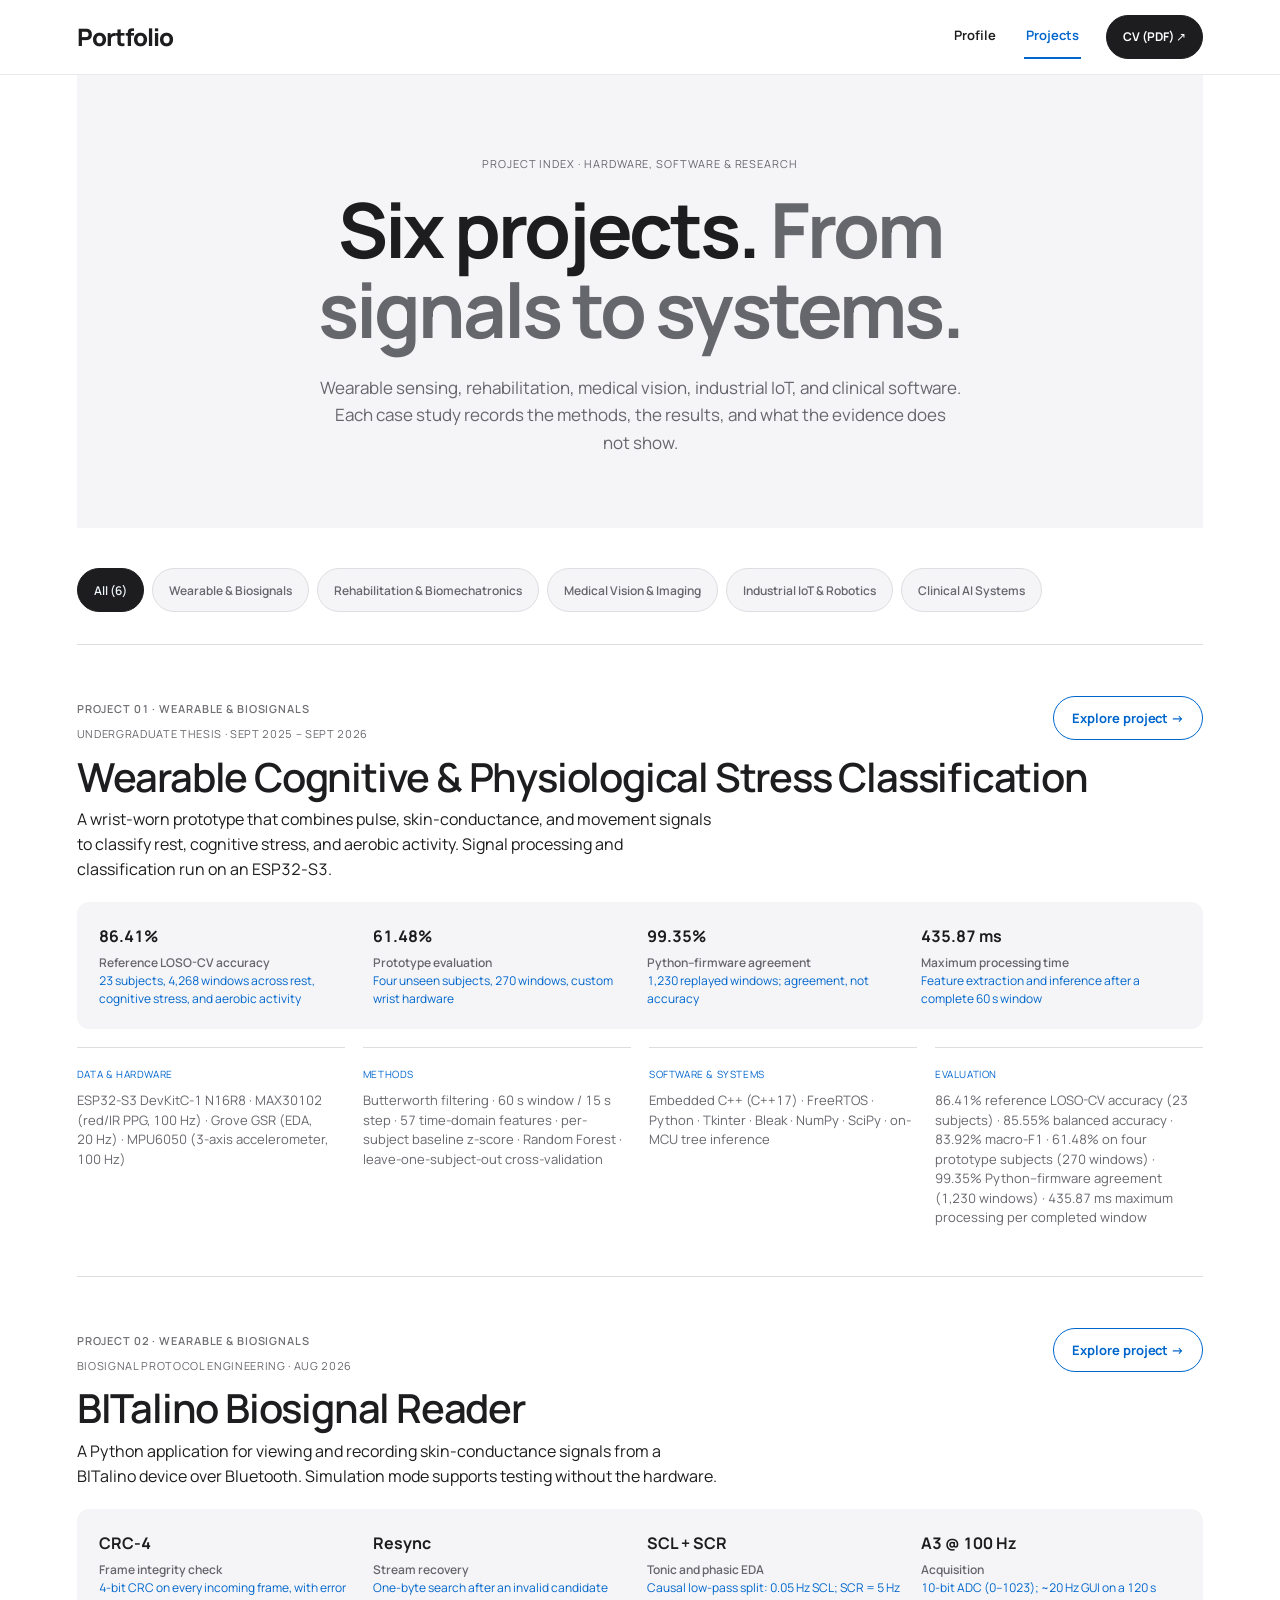
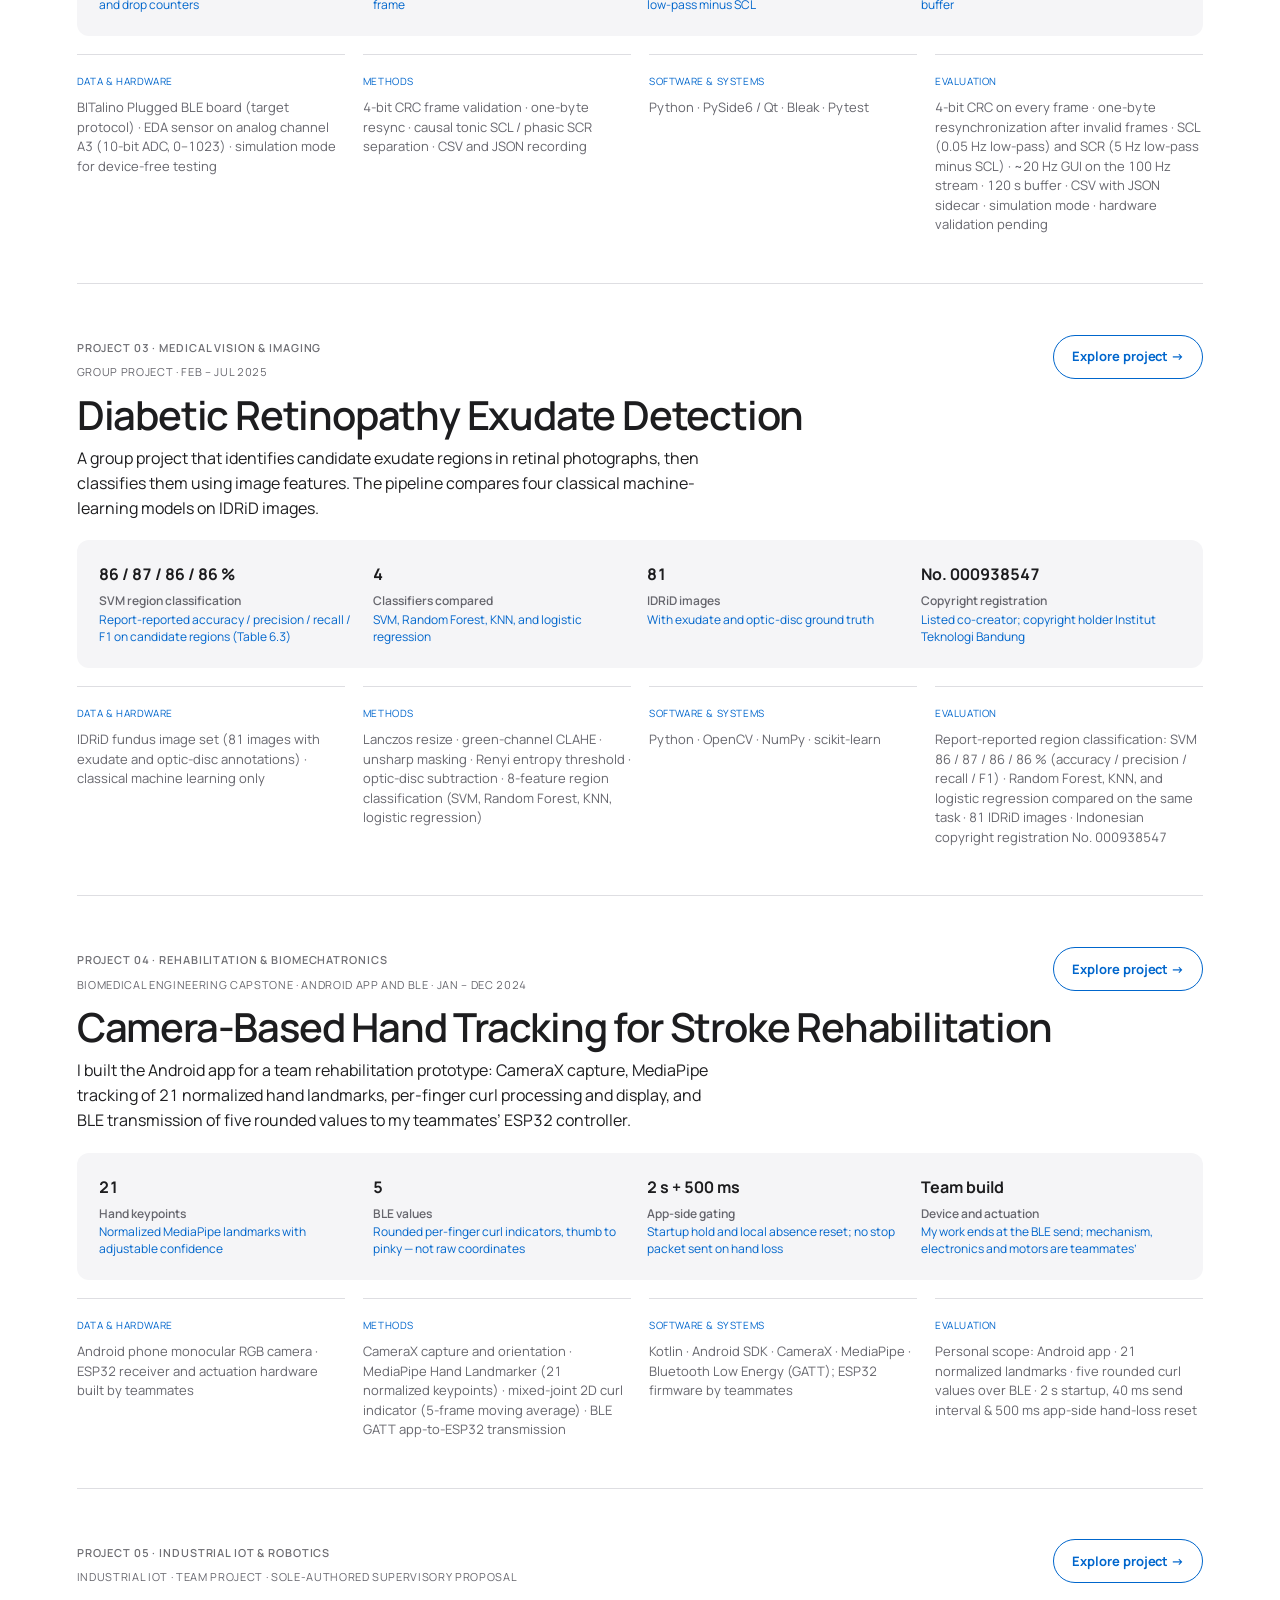
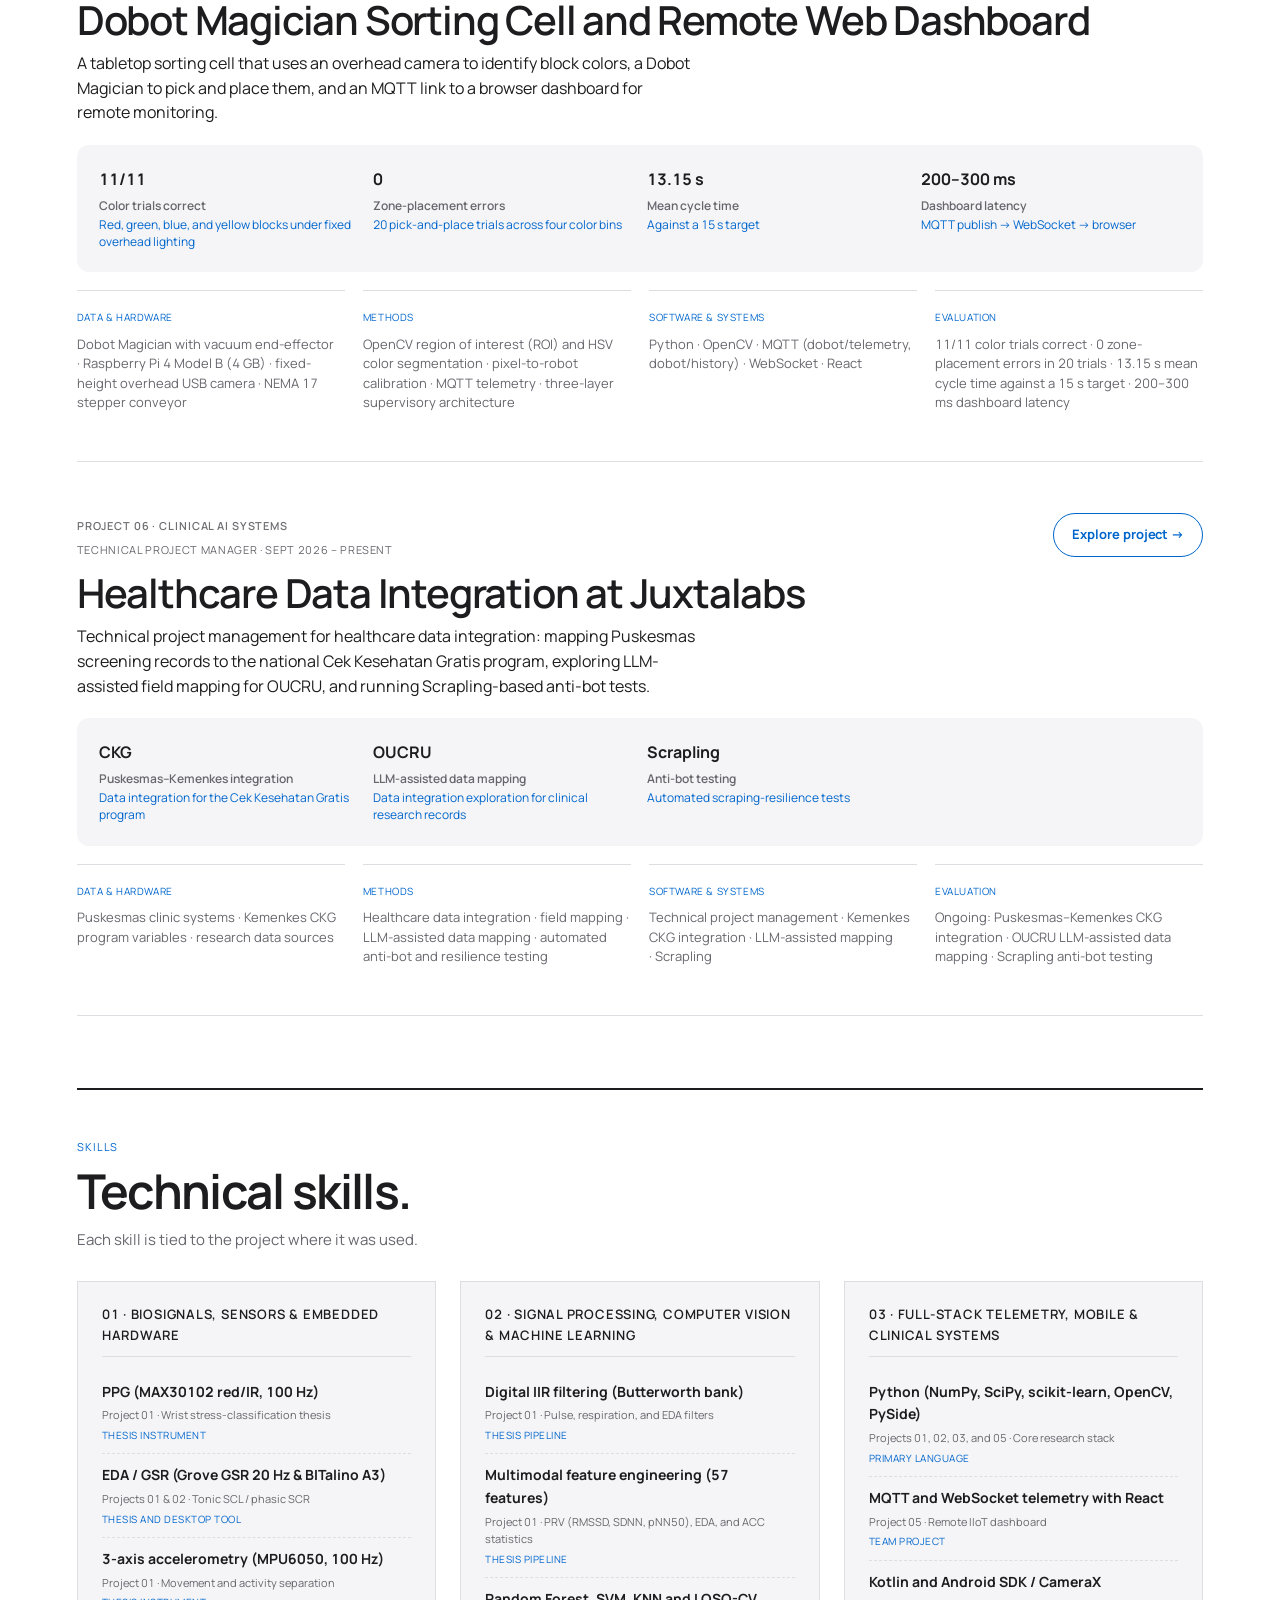
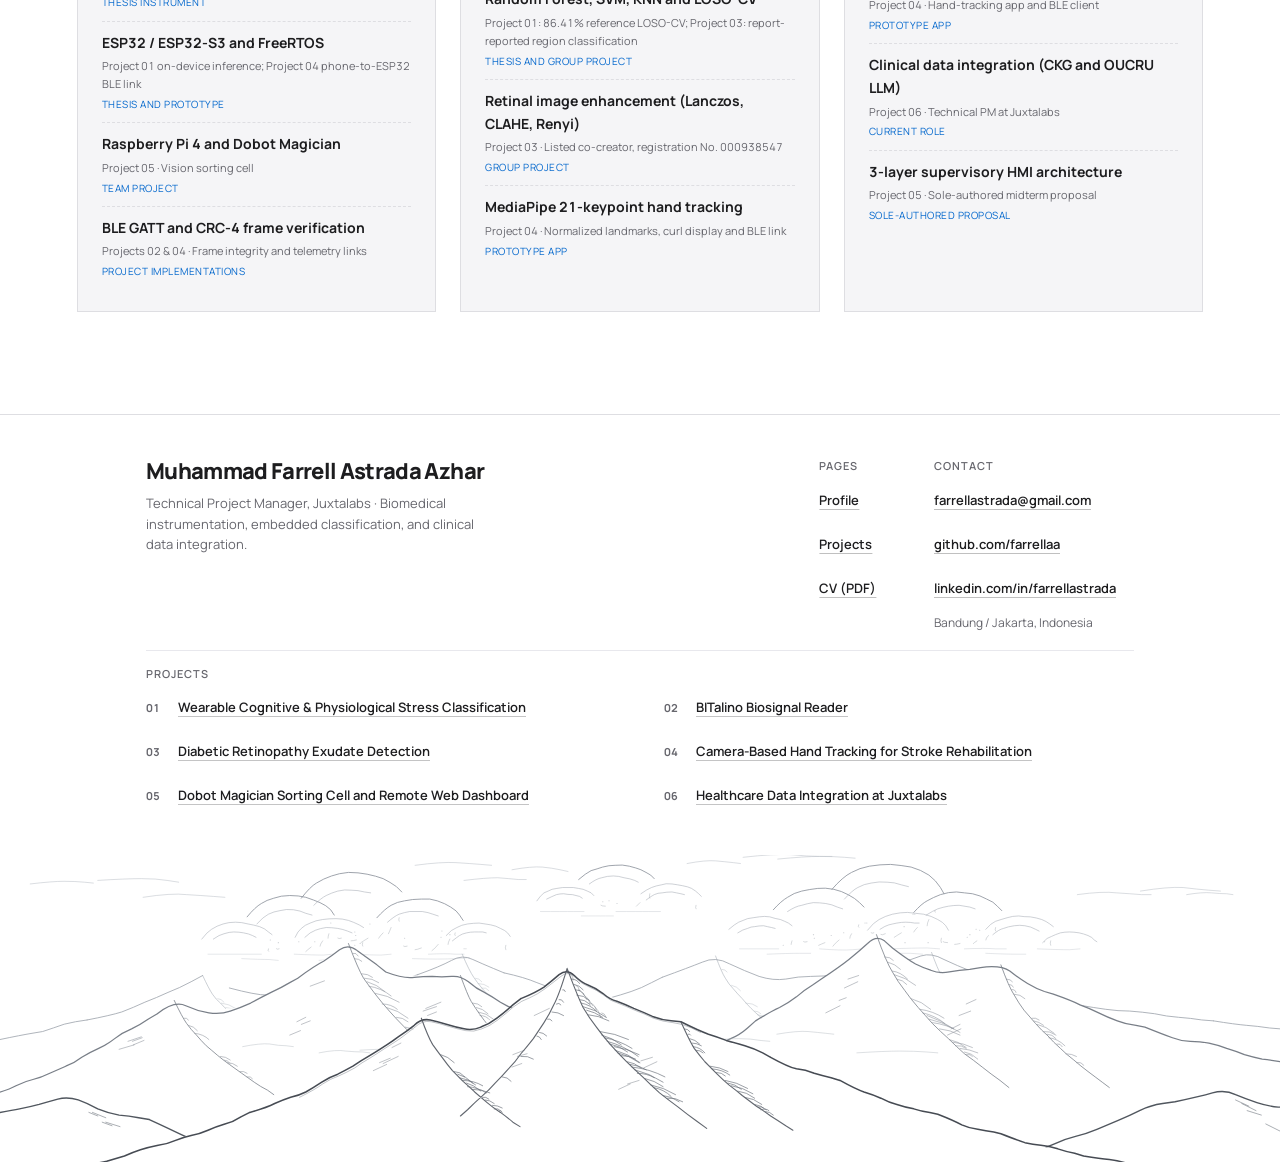
==== commit 2f51855a: "Publish two-chapter hand tracking with paired mirroring clips" ====
--- a/projects/index.html
+++ b/projects/index.html
@@ -1,3 +1,3 @@
-<!doctype html><html lang="en"><head><meta charset="UTF-8"/><meta name="viewport" content="width=device-width, initial-scale=1.0"/><meta name="theme-color" content="#ffffff"/><meta name="description" content="Biomedical engineering portfolio of Muhammad Farrell Astrada Azhar: wearable sensing, on-device signal classification, medical imaging, rehabilitation prototypes, and clinical data integration."/><link rel="icon" type="image/png" sizes="32x32" href="/favicon-memoji-32.png"/><link rel="icon" href="/favicon.ico?v=memoji" sizes="any"/><link rel="apple-touch-icon" sizes="180x180" href="/apple-touch-icon-memoji.png"/><title>Farrell Astrada · Biomedical Engineering Portfolio</title><link rel="preconnect" href="https://fonts.googleapis.com"><link rel="preconnect" href="https://fonts.gstatic.com" crossorigin><link href="https://fonts.googleapis.com/css2?family=Manrope:wght@400;500;600;700;800&display=swap" rel="stylesheet">  <script type="module" crossorigin src="/assets/index-DA_70yv-.js"></script>
-  <link rel="stylesheet" crossorigin href="/assets/index-NJBptcGo.css">
+<!doctype html><html lang="en"><head><meta charset="UTF-8"/><meta name="viewport" content="width=device-width, initial-scale=1.0"/><meta name="theme-color" content="#ffffff"/><meta name="description" content="Biomedical engineering portfolio of Muhammad Farrell Astrada Azhar: wearable sensing, on-device signal classification, medical imaging, rehabilitation prototypes, and clinical data integration."/><link rel="icon" type="image/png" sizes="32x32" href="/favicon-memoji-32.png"/><link rel="icon" href="/favicon.ico?v=memoji" sizes="any"/><link rel="apple-touch-icon" sizes="180x180" href="/apple-touch-icon-memoji.png"/><title>Farrell Astrada · Biomedical Engineering Portfolio</title><link rel="preconnect" href="https://fonts.googleapis.com"><link rel="preconnect" href="https://fonts.gstatic.com" crossorigin><link href="https://fonts.googleapis.com/css2?family=Manrope:wght@400;500;600;700;800&display=swap" rel="stylesheet">  <script type="module" crossorigin src="/assets/index-v6sPdor3.js"></script>
+  <link rel="stylesheet" crossorigin href="/assets/index-D5iHPQZt.css">
 </head><body><div id="root"></div></body></html>
--- a/assets/index-D5iHPQZt.css
+++ b/assets/index-D5iHPQZt.css
@@ -0,0 +1 @@
+:root{--deep:#062033;--deep-2:#0a2f4e;--navy:#0d3a5c;--blue:#1f6fa8;--lagoon:#2fa7a0;--lagoon-deep:#0e6b66;--foam:#f3f7fa;--mist:#e7eef4;--line:#c6d6e2;--line-soft:#d7e2eb;--ink:#0f2a3d;--ink-2:#42617a;--cream-text:#eef5fa;--dim-text:#b8cddd;--gold:#e9c46a;--gold-deep:#a5762a;--font-display:"Manrope", -apple-system, BlinkMacSystemFont, "Segoe UI", sans-serif;--font-body:"Manrope", -apple-system, BlinkMacSystemFont, "SF Pro Text", sans-serif;--font-mono:"IBM Plex Mono", "SF Mono", "JetBrains Mono", Consolas, monospace;--font-serif:"New York", "Instrument Serif", Georgia, serif;--serif:var(--font-serif);--sans:var(--font-body);--mono:var(--font-mono);font-family:var(--font-body);color:var(--ink);background:var(--foam);font-synthesis:none;text-rendering:optimizelegibility;-webkit-font-smoothing:antialiased;font-variant-numeric:tabular-nums lining-nums;font-size:17px;line-height:1.62}*{box-sizing:border-box}html{scroll-behavior:smooth}body{background:var(--foam);color:var(--ink);margin:0}a{color:inherit;text-decoration:none}button,select{font:inherit}button,a,select{touch-action:manipulation}button:focus-visible,a:focus-visible,select:focus-visible,summary:focus-visible{outline:3px solid var(--blue);outline-offset:3px}p{text-wrap:pretty}.topbar{background:var(--foam)}.nav{-webkit-backdrop-filter:blur(10px);backdrop-filter:blur(10px);z-index:40;border-bottom:1px solid var(--line);background:#f3f7faf0;flex-wrap:wrap;justify-content:space-between;align-items:center;gap:20px;min-height:76px;padding:12px clamp(22px,6vw,96px);display:flex;position:sticky;top:0}.brand{font-family:var(--serif);color:var(--navy);align-items:center;gap:10px;font-size:24px;line-height:1.1;display:flex}.navlinks{flex-wrap:wrap;align-items:center;gap:clamp(12px,2vw,28px);font-size:13px;font-weight:600;display:flex}.navlinks a{border-bottom:2px solid #0000;padding:6px 2px;transition:color .15s,border-color .15s}.navlinks a:hover{color:var(--blue)}.navlinks a.active-nav{color:var(--blue);border-bottom-color:var(--blue)}.navlinks a.cv{border:1px solid var(--line);background:var(--mist);font-family:var(--mono);letter-spacing:.05em;padding:8px 14px;font-size:11px}.navlinks a.cv:hover{background:var(--navy);color:var(--cream-text);border-color:var(--navy)}.hero{background:linear-gradient(115deg, #041a2c 0%, var(--deep-2) 52%, #14507e 100%);color:var(--cream-text);border-bottom:2px solid var(--gold);grid-template-columns:1fr;display:grid;position:relative;overflow:hidden}.hero:before{content:"";pointer-events:none;opacity:.1;background:repeating-linear-gradient(-35deg,#0000 0 11px,#cbd5e1 11.5px 12px,#0000 12.5px 24px);position:absolute;inset:0;-webkit-mask-image:linear-gradient(90deg,#000 0%,#00000080 60%,#0000 95%);mask-image:linear-gradient(90deg,#000 0%,#00000080 60%,#0000 95%)}.hero-copy{z-index:2;max-width:980px;padding:64px clamp(24px,6vw,96px) 60px;position:relative}.eyebrow,.mono,.stageinfo-head .mono{font-family:var(--mono);letter-spacing:.085em;text-transform:uppercase;font-size:11px}.eyebrow{color:var(--gold);margin:0}.eyebrow.dark{color:var(--lagoon-deep)}.hero h1,.catalog h1,.detail h1{font-family:var(--serif);letter-spacing:-.03em;text-wrap:balance;margin:18px 0 20px;font-size:clamp(44px,5.4vw,76px);font-weight:400;line-height:.98}.hero h1 i,.catalog h1 i{color:var(--gold);font-weight:400}.degree{color:var(--cream-text);margin:0;font-size:16px;line-height:1.55}.lede{font-family:var(--serif);color:#f3efe6;max-width:62ch;margin:22px 0 10px;font-size:clamp(20px,2.1vw,24px);line-height:1.38}.actions{flex-wrap:wrap;align-items:center;gap:14px;margin-top:26px;display:flex}.button{background:var(--gold);color:var(--deep);border:1px solid var(--gold);align-items:center;padding:12px 18px;font-size:13px;font-weight:700;transition:transform .15s,background .15s;display:inline-flex}.button:hover{background:#f4d78d;transform:translateY(-1px)}.button-secondary{color:var(--cream-text);background:#1f6fa859;border:1px solid #e9c46a8c;padding:12px 16px;font-size:13px;font-weight:600}.button-secondary:hover{background:#e9c46a2e}.button-dark{background:var(--navy);color:var(--cream-text);border-color:var(--navy)}.button-dark:hover{background:var(--blue);color:#fff}.contact{color:var(--dim-text);flex-wrap:wrap;align-items:center;gap:6px;margin-top:22px;font-size:12px;display:flex}.contact a{text-underline-offset:3px;color:var(--cream-text);text-decoration:underline}.experience h2,.skillmatrix h2,.detail section h2,.quick h2{font-family:var(--serif);letter-spacing:-.025em;text-wrap:balance;margin:10px 0 0;font-size:clamp(34px,4.2vw,52px);font-weight:400;line-height:1.04}.experience,.quick{padding:78px clamp(24px,6vw,96px)}.experience{background:var(--mist);border-bottom:1px solid var(--line)}.exp-header,.quick-header{flex-wrap:wrap;justify-content:space-between;align-items:flex-end;gap:24px;display:flex}.exp-header p:not(.eyebrow),.quick-header p:not(.eyebrow){max-width:54ch;color:var(--ink-2);margin:0;font-size:14.5px}.ledger{border-top:2px solid var(--navy);margin-top:32px}.ledger article{border-bottom:1px solid var(--line);grid-template-columns:230px 1fr;gap:28px;padding:26px 0;display:grid}.exp-meta{flex-direction:column;gap:6px;display:flex}.exp-period{color:var(--lagoon-deep);font-weight:600}.exp-badge{background:var(--navy);color:var(--cream-text);font-family:var(--mono);letter-spacing:.05em;align-self:flex-start;margin-top:4px;padding:4px 8px;font-size:10px;display:inline-block}.exp-content h4{font-family:var(--serif);color:var(--navy);margin:0 0 4px;font-size:27px;font-weight:400;line-height:1.15}.exp-org{color:var(--blue);margin-bottom:10px;font-size:14px;display:block}.exp-content>p{max-width:66ch;color:var(--ink);margin:8px 0 12px;font-size:15.5px}.exp-bullets{max-width:66ch;margin:0 0 14px;padding-left:18px}.exp-bullets li{color:var(--ink-2);margin-bottom:6px;font-size:14px;line-height:1.55}.exp-tags{font-family:var(--mono);letter-spacing:.03em;color:var(--lagoon-deep);font-size:11px}.quick{background:var(--foam)}.quick-table{border-top:2px solid var(--navy);margin-top:24px}.quick-table>a{border-bottom:1px solid var(--line);grid-template-columns:64px 1fr auto 28px;align-items:baseline;gap:18px;padding:18px 10px;transition:background .15s;display:grid}.quick-table>a:hover{background:var(--mist)}.quick-plate{font-family:var(--mono);color:var(--lagoon-deep);font-size:15px;font-weight:600}.quick-main strong{font-family:var(--serif);color:var(--navy);font-size:24px;font-weight:400;line-height:1.15;display:block}.quick-main small{color:var(--ink-2);margin-top:3px;font-size:13px;display:block}.quick-metric{font-family:var(--mono);color:var(--blue);white-space:nowrap;background:#1f6fa814;border:1px solid #1f6fa840;padding:5px 10px;font-size:11px}.quick-table>a>b{font-family:var(--mono);color:var(--lagoon-deep);text-align:right;font-size:14px}.catalog-banner{background:linear-gradient(115deg, var(--deep-2) 0%, #14507e 100%);color:var(--cream-text);border-bottom:2px solid var(--gold);margin-bottom:40px;padding:58px clamp(24px,6vw,96px) 52px}.catalog-banner h1{font-family:var(--serif);letter-spacing:-.03em;max-width:18ch;margin:14px 0 18px;font-size:clamp(44px,5.5vw,76px);font-weight:400;line-height:.98}.catalog-banner h1 i{color:var(--gold)}.catalog-intro{color:#d5e2ee;max-width:65ch;margin:0;font-size:17px}.catalog,.detail{padding:0 clamp(24px,6vw,96px) 90px}.filters{flex-wrap:wrap;gap:8px;margin-bottom:10px;display:flex}.filters button{background:var(--mist);color:var(--ink-2);border:1px solid var(--line);font-family:var(--mono);cursor:pointer;padding:9px 15px;font-size:11px;transition:all .15s}.filters button:hover{border-color:var(--blue);color:var(--blue)}.filters button.active{background:var(--navy);color:var(--cream-text);border-color:var(--navy);font-weight:700}.projectlist{border-top:2px solid var(--navy)}.projectlist article{border-bottom:1px solid var(--line);padding:34px 0 38px}.projecttop{flex-wrap:wrap;justify-content:space-between;align-items:center;gap:14px;display:flex}.projecttop .mono{color:var(--lagoon-deep);font-weight:600}.project-kicker{font-family:var(--mono);letter-spacing:.05em;text-transform:uppercase;color:var(--ink-2);margin-top:4px;font-size:10.5px;display:block}.open-case-btn{font-family:var(--mono);color:var(--blue);white-space:nowrap;background:#1f6fa814;border:1px solid #1f6fa84d;padding:8px 14px;font-size:11.5px;font-weight:600;transition:all .15s}.open-case-btn:hover{background:var(--navy);color:var(--cream-text);border-color:var(--navy)}.projectlist h2{font-family:var(--serif);letter-spacing:-.025em;color:var(--navy);margin:12px 0 6px;font-size:clamp(30px,3.3vw,40px);font-weight:400}.projectlist h2 a:hover{color:var(--blue)}.project-summary{color:var(--ink);max-width:68ch;margin:0 0 20px;font-size:16px}.project-kpi-row{background:var(--mist);border:1px solid var(--line);grid-template-columns:repeat(4,1fr);gap:14px;margin-bottom:18px;padding:14px 18px;display:grid}.kpi-cell small{font-family:var(--mono);text-transform:uppercase;letter-spacing:.06em;color:var(--lagoon-deep);font-size:9.5px;display:block}.kpi-cell span{color:var(--ink-2);margin-top:3px;font-size:12px;font-weight:600;display:block}.kpi-cell strong{color:var(--navy);font-size:16px;display:block}.stackgrid,.detailmetrics{grid-template-columns:repeat(4,1fr);gap:18px;display:grid}.stackgrid>div,.detailmetrics>div{border-top:1px solid var(--line);padding-top:10px}.stackgrid small,.detailmetrics small{font-family:var(--mono);color:var(--lagoon-deep);text-transform:uppercase;letter-spacing:.06em;font-size:10px}.stackgrid p,.detailmetrics p{color:var(--ink-2);margin:6px 0 0;font-size:13px;line-height:1.5}.skillmatrix{border-top:2px solid var(--navy);margin-top:72px;padding-top:48px}.skill-intro{max-width:60ch;color:var(--ink-2);margin:10px 0 0;font-size:15px}.skill-categories{grid-template-columns:repeat(3,1fr);gap:24px;margin-top:28px;display:grid}.skill-cat-block{background:var(--mist);border:1px solid var(--line);padding:22px 24px}.skill-cat-block h3{font-family:var(--mono);letter-spacing:.06em;text-transform:uppercase;color:var(--navy);border-bottom:1px solid var(--line);margin:0 0 14px;padding-bottom:10px;font-size:13px;font-weight:600}.skill-row{border-bottom:1px dashed var(--line);flex-direction:column;gap:3px;padding:10px 0;display:flex}.skill-row:last-child{border-bottom:0}.skill-row strong{color:var(--navy);font-size:14px}.skill-row span{font-family:var(--mono);color:var(--ink-2);font-size:11px}.skill-row em{letter-spacing:.05em;text-transform:uppercase;color:var(--lagoon-deep);font-size:10px;font-style:normal}.detail-subnav{background:var(--mist);border-bottom:1px solid var(--line);flex-wrap:wrap;justify-content:space-between;align-items:center;gap:16px;margin:0 calc(-1*clamp(24px,6vw,96px));padding:12px clamp(24px,6vw,96px);display:flex}.back{font-family:var(--mono);color:var(--blue);text-underline-offset:4px;font-size:11.5px;font-weight:600;text-decoration:underline}.prev-next{font-family:var(--mono);flex-wrap:wrap;align-items:center;gap:14px;font-size:11.5px;display:flex}.prev-next a{color:var(--navy);text-underline-offset:3px;text-decoration:underline}.detail-hero{background:linear-gradient(115deg, #041a2c 0%, var(--deep-2) 52%, #14507e 100%);color:var(--cream-text);border-bottom:2px solid var(--gold);margin:0 calc(-1*clamp(24px,6vw,96px));padding:54px clamp(24px,6vw,96px) 48px}.detail-hero h1{color:#fff;font-family:var(--serif);margin:14px 0 10px;font-size:clamp(40px,5vw,68px);font-weight:400;line-height:1.02}.detail-kicker{font-family:var(--mono);letter-spacing:.05em;text-transform:uppercase;color:var(--gold);margin:0 0 16px;font-size:12px}.detail-lead{color:#dce6ef;max-width:68ch;margin:0 0 26px;font-size:17px;line-height:1.6}.detail-kpi-grid{grid-template-columns:repeat(4,1fr);gap:14px;margin:0 0 26px;display:grid}.detail-kpi{background:#0516278c;border:1px solid #e9c46a59;padding:14px 16px}.detail-kpi b{color:#fff;letter-spacing:-.02em;font-size:20px;display:block}.detail-kpi span{color:var(--gold);margin-top:3px;font-size:12px;font-weight:600;display:block}.detail-kpi small{font-family:var(--mono);text-transform:uppercase;letter-spacing:.05em;color:var(--dim-text);margin-top:5px;font-size:9.5px;line-height:1.45;display:block}.hatched-stage-bar{grid-template-columns:repeat(auto-fit,minmax(150px,1fr));gap:8px;display:grid}.hatched-stage-bar button{color:#d5e2ee;text-align:left;cursor:pointer;background:repeating-linear-gradient(-45deg,#14507e8c,#14507e8c 8px,#0a2f4ed9 8px 16px);border:1px solid #e9c46a73;padding:12px 14px;transition:all .15s}.hatched-stage-bar button small{font-family:var(--mono);color:var(--gold);letter-spacing:.06em;font-size:9.5px;display:block}.hatched-stage-bar button strong{margin-top:4px;font-size:13px;font-weight:600;display:block}.seg-num{font-family:var(--mono);color:var(--dim-text);letter-spacing:.08em;margin-bottom:2px;font-size:9px;display:block}.hatched-stage-bar button.active-seg{background:var(--gold);color:var(--deep);border-color:var(--gold)}.hatched-stage-bar button.active-seg small,.hatched-stage-bar button.active-seg .seg-num{color:var(--deep)}.detailmetrics{padding:26px 0 8px}.detail section{border-top:1px solid var(--line);padding:36px 0}.detail section:first-of-type{border-top:0}.detail section>p:not(.eyebrow){max-width:66ch;font-size:17px;line-height:1.65}.detail section h2{color:var(--navy);margin:10px 0 16px;font-size:clamp(30px,3.6vw,42px)}.stagebar{flex-wrap:wrap;gap:8px;margin:22px 0 16px;display:flex}.stagebar button{background:var(--mist);border:1px solid var(--line);text-align:left;cursor:pointer;min-width:120px;min-height:56px;font-family:var(--mono);color:var(--lagoon-deep);padding:11px 14px;font-size:10px;transition:all .15s}.stagebar button span{font-family:var(--sans);color:var(--navy);margin-top:4px;font-size:13px;font-weight:600;display:block}.stagebar button.on{background:var(--navy);color:var(--gold);border-color:var(--navy)}.stagebar button.on span{color:#fff}.stageinfo{background:var(--mist);border-left:3px solid var(--blue);max-width:66ch;padding:18px 22px;font-size:15.5px}.stageinfo-head{flex-wrap:wrap;justify-content:space-between;gap:12px;margin-bottom:8px;display:flex}.stageinfo-head .mono{color:var(--lagoon-deep)}.notes p{border-bottom:1px solid var(--line);grid-template-columns:42px 1fr;gap:14px;max-width:68ch;margin:0;padding:14px 0;font-size:15.5px;display:grid}.notes span{font-family:var(--mono);color:var(--lagoon-deep);font-weight:600}.eval-table-wrap{overflow-x:auto}.eval-table{border-collapse:collapse;background:var(--mist);border:1px solid var(--line);width:100%;max-width:860px;margin-top:16px}.eval-table th,.eval-table td{text-align:left;border-bottom:1px solid var(--line-soft);vertical-align:top;padding:12px 16px;font-size:14px}.eval-table th{background:var(--navy);color:var(--cream-text);font-family:var(--mono);text-transform:uppercase;letter-spacing:.06em;font-size:10.5px}.eval-table td strong{color:var(--blue);font-family:var(--mono);font-weight:600}.eval-val{white-space:nowrap;text-transform:none}.detail .limits{background:var(--navy);color:var(--cream-text);border-left:4px solid var(--gold);margin-top:28px;padding:34px 36px}.detail .limits .eyebrow{color:var(--gold)}.detail .limits h2{color:#fff;font-size:34px}.detail .limits p{color:#dce6ef}.detail-links-row{flex-wrap:wrap;gap:14px;margin-top:22px;display:flex}.next-plate-banner{background:var(--mist);border:1px solid var(--line);flex-wrap:wrap;justify-content:space-between;align-items:center;gap:20px;margin-top:44px;padding:28px 32px;display:flex}.next-plate-banner .mono{color:var(--lagoon-deep)}.next-plate-banner h3{font-family:var(--serif);color:var(--navy);margin:6px 0 0;font-size:28px;font-weight:400}.next-plate-banner p{color:var(--ink-2);max-width:60ch;margin:6px 0 0;font-size:14px}.coast{background:var(--foam);border-top:2px solid var(--navy);position:relative}.coast-nav{font-family:var(--mono);color:var(--navy);background:var(--mist);border-top:1px solid var(--line);flex-wrap:wrap;justify-content:space-between;align-items:flex-start;gap:32px;padding:26px clamp(24px,6vw,96px) 34px;font-size:11px;display:flex}.coast-brand strong{font-family:var(--serif);margin-bottom:6px;font-size:20px;font-weight:400;display:block}.coast-brand p{color:var(--ink-2);line-height:1.6;font-family:var(--sans);margin:0;font-size:13px}.coast-col{flex-direction:column;gap:8px;min-width:180px;display:flex}.coast-col .mono{color:var(--lagoon-deep);margin-bottom:2px}.coast-col a{color:var(--blue);text-underline-offset:3px;font-weight:600;text-decoration:underline}.coast-col a:hover{color:var(--navy)}.coast-col span:last-child{color:var(--ink-2)}@media (width<=960px){.aligngrid,.skill-categories{grid-template-columns:1fr}.project-kpi-row,.detail-kpi-grid,.stackgrid,.detailmetrics{grid-template-columns:repeat(2,1fr)}.ledger article{grid-template-columns:1fr;gap:10px}.quick-table>a{grid-template-columns:48px 1fr 24px}.quick-metric{display:none}}@media (width<=580px){.nav{padding:12px 18px}.hero-copy,.experience,.quick,.catalog-banner,.catalog,.detail{padding-left:20px;padding-right:20px}.detail-subnav,.detail-hero{margin-left:-20px;margin-right:-20px;padding-left:20px;padding-right:20px}.project-kpi-row,.detail-kpi-grid,.stackgrid,.detailmetrics{grid-template-columns:1fr}.next-plate-banner{padding:22px 20px}.detail .limits{padding:26px 20px}}@media (prefers-reduced-motion:reduce){html{scroll-behavior:auto}*,:before,:after{transition-duration:.01ms!important;animation-duration:.01ms!important}}.topbar{z-index:50;transition:transform .22s;position:sticky;top:0}.topbar-hidden{transform:translateY(-100%)}.topbar:focus-within{transform:translateY(0)}@media (prefers-reduced-motion:reduce){.topbar{transition:none}}:root{--foam:#fff;--mist:#f5f5f7;--line:#dedee2;--line-soft:#e8e8ed;--ink:#1d1d1f;--ink-2:#66666d;--navy:#1d1d1f;--blue:#06c;--blue-hover:#004f9e;--blue-press:#003d7a;--lagoon-deep:#06c;--gold-deep:#06c;--font-serif:"Manrope", -apple-system, BlinkMacSystemFont, "Segoe UI", sans-serif;--font-mono:"Manrope", -apple-system, BlinkMacSystemFont, "Segoe UI", sans-serif;--ui-ease:.16s ease}a:focus-visible,button:focus-visible,select:focus-visible,summary:focus-visible{outline:3px solid var(--blue);outline-offset:3px;box-shadow:0 0 0 3px #fff}.detail-hero :is(a,button,select,summary):focus-visible{outline-color:#fff;box-shadow:0 0 0 3px #1d1d1f}.nav{background:#fffffff5;border-color:#e8e8ed;min-height:74.8px}.brand{letter-spacing:-.04em;transition:opacity var(--ui-ease);font-weight:800}.brand:hover{opacity:.72}.brand:active{opacity:.6}.navlinks a{min-height:44px;transition:color var(--ui-ease), border-color var(--ui-ease);align-items:center;font-size:13px;font-weight:650;display:inline-flex}.navlinks a:not(.cv):hover{color:var(--blue);border-bottom-color:var(--blue)}.navlinks a:not(.cv):active{color:var(--blue-press);border-bottom-color:currentColor}.navlinks a.active-nav,.navlinks a.active-nav:hover{color:var(--blue);border-bottom-color:var(--blue)}.navlinks a.cv{text-align:center;color:#fff;line-height:1.2;font-family:var(--sans);letter-spacing:0;transition:background-color var(--ui-ease), border-color var(--ui-ease), color var(--ui-ease);background:#1d1d1f;border-color:#1d1d1f;border-radius:999px;justify-content:center;align-items:center;padding:8px 16px;font-size:12px;font-weight:700;display:inline-flex}.navlinks a.cv:hover{color:#fff;background:#000;border-color:#000}.navlinks a.cv:active{background:#333;border-color:#333}.hero{color:#1d1d1f;text-align:center;background:#f5f5f7;border:0;margin:12px 12px 0}.hero:before{display:none}.hero-copy{flex-direction:column;align-items:center;width:100%;max-width:1100px;margin:0 auto;padding:18px 24px 30px;display:flex}.hero .eyebrow{color:#6e6e73;font-size:11px}.hero h1{font-family:var(--sans);letter-spacing:-.045em;text-wrap:balance;overflow-wrap:break-word;margin:10px 0;font-size:clamp(44px,5.5vw,76px);font-weight:800;line-height:1.04}.hero h1 i{color:#6e6e73;font-style:normal;font-weight:800}.degree{color:#6e6e73;text-wrap:pretty;max-width:760px;margin:0 auto;line-height:1.55}.degree strong{color:#1d1d1f;font-weight:650}.degree span{color:#6e6e73;margin-top:4px;font-size:13.5px;display:block}.lede{font-family:var(--sans);color:#1d1d1f;text-wrap:pretty;max-width:650px;margin:8px auto 4px;font-weight:500;line-height:1.45}.contact{color:#6e6e73;font-size:12px;line-height:1.6}.contact a{color:#424245;text-underline-offset:3px;transition:color var(--ui-ease), text-decoration-color var(--ui-ease);-webkit-text-decoration:underline #42424566;text-decoration:underline #42424566;text-decoration-thickness:1px}.contact a:hover{color:var(--blue);text-decoration-color:currentColor}.contact a:active{color:var(--blue-press);text-decoration-color:currentColor}.hero-ppg{width:min(720px,100%);margin:10px auto 4px}.hero-ppg canvas{background:linear-gradient(90deg,#fff 30%,#e3eaf4 70%);border:1px solid #dce2ea;border-radius:8px;width:100%;height:88px;display:block}.hero-ppg-meta{justify-content:space-between;align-items:center;gap:12px;margin-top:6px;display:flex}.hero-ppg-meta span{color:#6e6e73;letter-spacing:.02em;font-size:11px}.hero-ppg-meta button{font:inherit;color:#06c;text-align:center;cursor:pointer;min-height:44px;transition:background-color var(--ui-ease), border-color var(--ui-ease), color var(--ui-ease);background:0 0;border:1px solid #d2d2d7;border-radius:999px;justify-content:center;align-items:center;padding:8px 14px;font-size:12px;line-height:1.2;display:inline-flex}.hero-ppg-meta button:hover{background:#e8e8ed;border-color:#c7c7cc}.hero-ppg-meta button:active{color:var(--blue-press);background:#dedee2}.button,.button-dark,.button-secondary{color:#fff;max-width:100%;min-height:44px;font-family:var(--sans);letter-spacing:-.005em;text-align:center;white-space:normal;overflow-wrap:anywhere;transition:background-color var(--ui-ease), border-color var(--ui-ease), color var(--ui-ease);background:#0071e3;border:1px solid #0071e3;border-radius:999px;justify-content:center;align-items:center;gap:6px;padding:10px 22px;font-size:14px;font-weight:700;line-height:1.3;display:inline-flex}.button:hover,.button-dark:hover{color:#fff;background:#0077ed;border-color:#0077ed;transform:none}.button:active,.button-dark:active{color:#fff;background:#0068c9;border-color:#0068c9}.button-secondary{color:#06c;background:0 0;border-color:#06c;font-weight:600}.button-secondary:hover{color:var(--blue-hover);border-color:var(--blue-hover);background:#e8e8ed;transform:none}.button-secondary:active{color:var(--blue-press);border-color:var(--blue-press);background:#dedee2}.hero .actions{order:0;justify-content:center;margin-top:12px}.hero .contact{order:2;justify-content:center}.experience h2,.skillmatrix h2,.quick h2{font-family:var(--sans);letter-spacing:-.035em;text-wrap:balance;overflow-wrap:break-word;font-size:clamp(28px,5vw,48px);font-weight:650;line-height:1.1}.detail section h2{font-family:var(--sans);letter-spacing:-.03em;text-wrap:balance;overflow-wrap:break-word;font-size:clamp(28px,3.4vw,40px);font-weight:650;line-height:1.14}.detail .limits h2{font-size:clamp(28px,3.4vw,34px)}.experience,.quick{border:0;margin:12px 12px 0}.exp-header,.quick-header{align-items:center}.quick-header{align-items:flex-end;gap:16px 24px}.ledger,.quick-table,.research-table,.projectlist{border-top:1px solid var(--line)}.ledger article{padding:36px 0}.current-exp{box-shadow:none;background:0 0}.exp-content h4{font-family:var(--sans);letter-spacing:-.02em;color:var(--navy);text-wrap:balance;overflow-wrap:break-word;margin:0 0 4px;font-size:clamp(22px,2.2vw,27px);font-weight:600;line-height:1.2}.exp-org{color:var(--ink-2);font-size:14px;line-height:1.4}.exp-period{color:#424245;letter-spacing:.02em;font-size:12px}.exp-badge{color:#424245;background:#e8e8ed;border-radius:6px}.exp-tags{color:var(--ink-2);letter-spacing:.03em;font-size:11px}.exp-content>p{text-wrap:pretty}.exp-content h4,.quick-main strong,.projectlist h2{font-weight:600}.quick-metric{white-space:normal;background:0 0;border:0;max-width:200px}.ledger-group{letter-spacing:.08em;text-transform:uppercase;color:var(--ink-2);margin:36px 0 2px;font-size:12px;font-weight:600}.ledger .ledger-group:first-child{margin-top:0}.quick-header,.research-table,.quick-table{width:100%;max-width:1100px;margin-left:auto;margin-right:auto}.research-table{margin-top:24px}.quick-main{min-width:0}.quick-main strong{font-family:var(--sans);color:var(--navy);letter-spacing:-.02em;text-wrap:pretty;overflow-wrap:break-word;text-underline-offset:4px;transition:color var(--ui-ease), text-decoration-color var(--ui-ease);font-size:24px;font-weight:600;line-height:1.2;-webkit-text-decoration:underline #0000;text-decoration:underline #0000;text-decoration-thickness:1px;display:block}.quick-main small{color:var(--ink-2);text-wrap:pretty;max-width:74ch;margin-top:4px;font-size:13.5px;line-height:1.5;display:block}.research-table>a{border-bottom:1px solid var(--line);grid-template-columns:64px 1fr 28px;align-items:baseline;gap:18px;padding:18px 10px;display:grid}.research-table>a,.quick-table>a{color:var(--navy);transition:background-color var(--ui-ease);text-decoration:none}.research-table>a:hover,.quick-table>a:hover{background:var(--mist)}.research-table>a:active,.quick-table>a:active{background:#e8e8ed}.research-table>a:hover .quick-main strong,.quick-table>a:hover .quick-main strong,.research-table>a:focus-visible .quick-main strong,.quick-table>a:focus-visible .quick-main strong{color:var(--blue);text-decoration-color:currentColor}.research-table>a:active .quick-main strong,.quick-table>a:active .quick-main strong{color:var(--blue-press);text-decoration-color:currentColor}.quick-plate{color:#6e6e73;letter-spacing:.02em;font-size:13px;font-weight:700}.quick-metric{color:#424245;letter-spacing:.01em;font-size:11px;line-height:1.35}.catalog-banner{background:var(--mist);color:var(--ink);text-align:center;border:0;padding-top:80px;padding-bottom:72px}.catalog-banner h1{font-family:var(--sans);letter-spacing:-.04em;text-wrap:balance;overflow-wrap:break-word;max-width:22ch;margin:16px auto 24px;font-size:clamp(36px,6.2vw,76px);font-weight:700;line-height:1.06}.catalog-banner h1 i{color:var(--ink-2);font-style:normal;font-weight:700}.catalog-banner .eyebrow{color:var(--ink-2)}.catalog-intro{color:var(--ink-2);text-wrap:pretty;margin-inline:auto}.filters{margin-bottom:32px}.filters button,.open-case-btn{min-height:44px;font-family:var(--sans);border-radius:999px}.filters button{text-align:center;white-space:normal;letter-spacing:0;max-width:100%;transition:background-color var(--ui-ease), border-color var(--ui-ease), color var(--ui-ease);justify-content:center;align-items:center;padding:10px 16px;font-size:12px;font-weight:600;line-height:1.25;display:inline-flex}.filters button.active{font-weight:600}.filters button:active{background:#dedee2;border-color:#c7c7cc}.open-case-btn{text-align:center;white-space:normal;border:1px solid var(--blue);max-width:100%;color:var(--blue);letter-spacing:-.005em;transition:background-color var(--ui-ease), border-color var(--ui-ease), color var(--ui-ease);background:0 0;justify-content:center;align-items:center;padding:10px 18px;font-size:13px;font-weight:700;line-height:1.25;display:inline-flex}.open-case-btn:hover{background:var(--blue);border-color:var(--blue);color:#fff}.open-case-btn:active{background:var(--blue-press);border-color:var(--blue-press);color:#fff}.flagship-project{box-shadow:none;background:0 0;margin-left:0;padding-left:0!important}.projectlist article{padding-block:48px}.projecttop .mono{color:#6e6e73;letter-spacing:.08em;font-size:11px}.project-kicker{color:var(--ink-2);letter-spacing:.06em;font-size:11px}.projectlist h2{font-family:var(--sans);letter-spacing:-.03em;color:var(--navy);text-wrap:balance;overflow-wrap:break-word;margin:12px 0 8px;font-size:clamp(30px,3.3vw,40px);font-weight:600;line-height:1.12}.projectlist h2 a{color:inherit;text-underline-offset:5px;transition:color var(--ui-ease), text-decoration-color var(--ui-ease);-webkit-text-decoration:underline #0000;text-decoration:underline #0000;text-decoration-thickness:1px}.projectlist h2 a:hover,.projectlist h2 a:focus-visible{color:var(--blue);text-decoration-color:currentColor}.projectlist h2 a:active{color:var(--blue-press);text-decoration-color:currentColor}.project-summary{color:var(--ink);text-wrap:pretty;max-width:64ch;font-size:16px;line-height:1.55}.project-kpi-row{border:0;border-radius:12px;padding:22px}.kpi-cell small,.detail-kpi small{font-family:var(--sans);text-transform:none;letter-spacing:0;font-size:12px;line-height:1.45}.detail-subnav{font-size:12px}.back,.prev-next a{color:#424245;text-underline-offset:4px;transition:color var(--ui-ease), text-decoration-color var(--ui-ease);-webkit-text-decoration:underline #42424561;text-decoration:underline #42424561;text-decoration-thickness:1px}.back:hover,.prev-next a:hover{color:var(--blue);text-decoration-color:currentColor}.back:active,.prev-next a:active{color:var(--blue-press);text-decoration-color:currentColor}.detail .back,.prev-next a{align-items:center;min-height:44px;padding:6px 2px;line-height:1.3;display:inline-flex}.detail-hero{background:#101114;border:0;padding-top:64px;padding-bottom:56px}.detail-hero h1{font-family:var(--sans);letter-spacing:-.03em;text-wrap:balance;overflow-wrap:break-word;max-width:24ch;font-size:clamp(34px,4.8vw,64px);font-weight:700;line-height:1.04}.detail-hero .eyebrow,.detail-kicker,.detail-kpi span{color:#b8cddd}.detail-kpi{background:#1d2026;border:1px solid #383b42;border-radius:12px}.detail-kpi small{color:#b8cddd;letter-spacing:.04em;font-size:10.5px}.detail-lead{text-wrap:pretty;line-height:1.6}.hatched-stage-bar button{min-height:44px;font-family:var(--sans);background:#1d2026;border-color:#484c55;border-radius:8px;font-size:13px;line-height:1.35;transition:background-color .15s,border-color .15s}.hatched-stage-bar button:hover{background:#262a31;border-color:#6a7280}.hatched-stage-bar button:active{background:#15171b;border-color:#6a7280}.hatched-stage-bar button small{color:#b8cddd;letter-spacing:.06em;font-size:10.5px}.hatched-stage-bar button strong{font-size:13.5px;font-weight:600;line-height:1.3}.hatched-stage-bar button.active-seg,.detail-hero .hatched-stage-bar button[aria-selected=true]{color:#fff;background:#0071e3;border-color:#0071e3;box-shadow:inset 0 -3px #ffffff80}.hatched-stage-bar button.active-seg strong,.detail-hero .hatched-stage-bar button[aria-selected=true] strong,.hatched-stage-bar button.active-seg small,.hatched-stage-bar button.active-seg .seg-num,.detail-hero .hatched-stage-bar button[aria-selected=true] small,.detail-hero .hatched-stage-bar button[aria-selected=true] .seg-num{color:#fff}.stagebar button{transition:background-color .15s,border-color .15s,color .15s}.hatched-stage-bar button:focus-visible,.hatched-stage-bar button.active-seg:focus-visible,.detail-hero .hatched-stage-bar button[aria-selected=true]:focus-visible{outline-color:#fff;box-shadow:0 0 0 3px #1d1d1f,inset 0 -3px #ffffff80}.detail-hero>:is(.hatched-stage-bar+*,[class*=stage-detail]){color:#d6dee6;overflow-wrap:break-word;background:#1d2026;border:1px solid #383b42;border-left:3px solid #0071e3;border-radius:10px;margin:18px 0 0;padding:18px 20px;font-size:14.5px;line-height:1.65}.detail-hero>:is(.hatched-stage-bar+*,[class*=stage-detail]) :is(h2,h3,h4){color:#fff;letter-spacing:-.01em;margin:0 0 6px;font-size:16px;line-height:1.35}.detail-hero>:is(.hatched-stage-bar+*,[class*=stage-detail]) :is(strong,b){color:#fff}.detail-hero>:is(.hatched-stage-bar+*,[class*=stage-detail]) p{color:#c6d0da;text-wrap:pretty;max-width:76ch;margin:8px 0 0}.detail-hero>:is(.hatched-stage-bar+*,[class*=stage-detail]) :is(small,.mono){color:#b8cddd;letter-spacing:.04em}.detail-hero>:is(.hatched-stage-bar+*,[class*=stage-detail]) a{color:#6cb6ff;text-underline-offset:2px;text-decoration:underline}.detail-hero>:is(.hatched-stage-bar+*,[class*=stage-detail]) :is(ul,ol){margin:8px 0 0;padding-left:20px}.detail-hero>:is(.hatched-stage-bar+*,[class*=stage-detail]) li+li{margin-top:4px}.detail section>p:not(.eyebrow){text-wrap:pretty}.detail section a:not(.button):not(.button-dark):not(.button-secondary){color:var(--blue);text-underline-offset:3px;transition:color var(--ui-ease), text-decoration-color var(--ui-ease);text-decoration:underline;text-decoration-thickness:1px}.detail section a:not(.button):not(.button-dark):not(.button-secondary):hover{color:var(--blue-hover);text-decoration-color:currentColor}.detail section a:not(.button):not(.button-dark):not(.button-secondary):active{color:var(--blue-press)}.next-plate-banner{background:var(--mist);border:1px solid var(--line);margin-top:44px;padding:28px 32px}.next-plate-banner h3{font-family:var(--sans);letter-spacing:-.02em;color:var(--navy);text-wrap:balance;overflow-wrap:break-word;max-width:28ch;margin:6px 0 0;font-size:clamp(22px,2.4vw,28px);font-weight:650;line-height:1.2}.next-plate-banner p{color:var(--ink-2);text-wrap:pretty;max-width:60ch;margin:6px 0 0;font-size:14px;line-height:1.55}.sketch-footer{width:100%;color:var(--ink);border-top:1px solid var(--line);background:#fff;margin-top:12px;position:relative;overflow:hidden}.sketch-stage{z-index:2;max-width:1100px;margin:0 auto;padding:clamp(28px,3.6vw,44px) clamp(24px,5vw,56px) clamp(16px,2.6vw,30px);position:relative}.sketch-top{grid-template-columns:minmax(220px,1.35fr) auto minmax(200px,auto);align-items:start;gap:20px clamp(28px,4.5vw,64px);display:grid}.sketch-brand{min-width:0;max-width:380px}.sketch-brand strong{font-family:var(--sans);letter-spacing:-.03em;color:var(--ink);text-wrap:balance;overflow-wrap:break-word;font-size:clamp(19px,2.2vw,22px);font-weight:800;line-height:1.18;display:block}.sketch-brand p{color:var(--ink-2);text-wrap:pretty;margin:8px 0 0;font-size:13px;font-weight:400;line-height:1.55}.sketch-col{flex-direction:column;min-width:0;display:flex}.sketch-label{font-family:var(--sans);letter-spacing:.09em;text-transform:uppercase;color:var(--ink-2);margin:0 0 4px;font-size:11px;font-weight:600;line-height:1.3}.sketch-col a{width:100%;min-height:44px;color:var(--ink);text-underline-offset:4px;overflow-wrap:anywhere;transition:color var(--ui-ease), text-decoration-color var(--ui-ease);align-items:center;font-size:13px;font-weight:600;line-height:1.4;-webkit-text-decoration:underline #1d1d1f47;text-decoration:underline #1d1d1f47;text-decoration-thickness:1px;display:flex}.sketch-col a:hover{color:var(--blue);text-decoration-color:currentColor}.sketch-col a:active{color:var(--blue-press);text-decoration-color:currentColor}.sketch-place{color:var(--ink-2);margin:4px 0 0;font-size:12px;line-height:1.5}.sketch-projects{border-top:1px solid var(--line-soft);margin-top:18px;padding-top:16px}.sketch-proj-grid{grid-template-columns:repeat(2,minmax(0,1fr));column-gap:clamp(24px,4vw,48px);margin:4px 0 0;padding:0;list-style:none;display:grid}.sketch-proj-grid a{min-height:44px;color:var(--ink);transition:color var(--ui-ease);grid-template-columns:24px minmax(0,1fr);align-content:center;align-items:baseline;gap:8px;padding:4px 0;font-size:13px;font-weight:600;line-height:1.42;text-decoration:none;display:grid}.sketch-proj-num{letter-spacing:.04em;color:var(--ink-2);font-size:11px;font-weight:700}.sketch-proj-title{text-underline-offset:4px;overflow-wrap:break-word;transition:color var(--ui-ease), text-decoration-color var(--ui-ease);-webkit-text-decoration:underline #1d1d1f42;text-decoration:underline #1d1d1f42;text-decoration-thickness:1px}.sketch-proj-grid a:hover .sketch-proj-title,.sketch-proj-grid a:focus-visible .sketch-proj-title{color:var(--blue);text-decoration-color:currentColor}.sketch-proj-grid a:active .sketch-proj-title{color:var(--blue-press);text-decoration-color:currentColor}.sketch-art{z-index:1;pointer-events:none;-webkit-user-select:none;user-select:none;width:100%;margin-top:clamp(0px,.8vw,8px);position:relative}.sketch-art svg{width:100%;height:clamp(190px,24vw,330px);display:block}@media (prefers-reduced-motion:reduce){.sketch-col a,.sketch-proj-grid a,.sketch-proj-title{transition:none}}@media (width<=980px){.sketch-top{grid-template-columns:minmax(0,1fr) auto auto;gap:18px 24px}.sketch-proj-grid{column-gap:24px}}@media (width<=700px){.experience,.quick{margin-inline:6px}.catalog-banner{padding-block:56px}.project-kpi-row,.detail-kpi-grid{grid-template-columns:1fr}.sketch-top{grid-template-columns:minmax(0,96px) minmax(0,1fr);gap:14px 18px}.sketch-brand{grid-column:1/-1;max-width:none}.sketch-projects{margin-top:14px;padding-top:14px}.sketch-proj-grid{grid-template-columns:1fr}.sketch-proj-grid a{padding:3px 0}.detail-hero h1{font-size:clamp(28px,8.5vw,34px)}.research-table>a{grid-template-columns:44px 1fr 20px;gap:10px}}@media (width<=600px){.hero-copy{padding-top:18px;padding-bottom:30px}.hero h1{font-size:clamp(36px,7.3vw,44px)}.actions{align-items:stretch}.actions .button,.actions .button-secondary{justify-content:center}}@media (width<=700px){.hero{margin-left:6px;margin-right:6px}.hero-copy{padding:18px 20px 28px}}@media (width<=430px){.nav{flex-wrap:nowrap;gap:12px;min-height:64px;padding:10px 20px}.brand{font-size:21px}.navlinks{flex-wrap:nowrap;gap:16px}.navlinks .nav-profile{display:none}.hero{margin:0}.experience,.quick{margin-inline:0}.hero-copy{padding:24px 20px}.experience,.quick{padding-block:40px}.catalog-banner{padding-block:44px}.catalog{padding-bottom:56px}.sketch-stage{padding-inline:20px}.sketch-art svg{height:170px}.hero .eyebrow{font-size:12px}.hero h1{font-size:clamp(30px,9.25vw,36px);line-height:1.08}.degree{font-size:14px;line-height:21px}.lede{font-size:19px;line-height:28px}.hero-ppg{margin:8px auto 0}.hero-ppg-meta span{font-size:12px}.hero-ppg-meta button{min-height:44px}.hero .actions{flex-direction:column;width:100%;margin-top:14px}.hero .actions .button{justify-content:center;width:100%;min-height:48px}.hero .actions .button-secondary{display:none}.hero .contact{margin-top:16px}.research-table>a,.quick-table>a{grid-template-columns:26px minmax(0,1fr) 20px;align-items:baseline;gap:12px;padding-block:14px 16px}.research-table>a:hover,.quick-table>a:hover{background:0 0}.quick-plate{font-size:13px}.quick-main strong{font-size:17px;line-height:1.3}.quick-main small{font-size:14px}.research-table>a>b,.quick-table>a>b{font-size:20px}.detail-hero{padding-top:40px;padding-bottom:36px}.detail-hero>:is(.hatched-stage-bar+*,[class*=stage-detail]){margin-top:14px;padding:14px 16px;font-size:14px;line-height:1.55;display:block}.detail-hero>:is(.hatched-stage-bar+*,[class*=stage-detail])>div{display:block}.detail-hero>:is(.hatched-stage-bar+*,[class*=stage-detail])>div+div{margin-top:10px}.detail-hero>:is(.hatched-stage-bar+*,[class*=stage-detail]) :is(h2,h3,h4){font-size:15px}.detail section{padding:28px 0}.detail-kpi-grid{gap:10px}.eval-table th,.eval-table td{padding:10px 12px}.sketch-proj-title{overflow-wrap:break-word}.next-plate-banner{gap:16px;padding:22px 20px}}@media (width<=360px){.nav,.hero-copy,.experience,.quick,.catalog-banner,.catalog,.detail{padding-inline:16px}.detail-subnav,.detail-hero{margin-inline:-16px;padding-inline:16px}.sketch-stage{padding-inline:16px}}@media (hover:none){.brand:hover{opacity:1}.navlinks a:not(.cv):hover{color:inherit;border-bottom-color:#0000}.navlinks a.active-nav:hover{color:var(--blue);border-bottom-color:var(--blue)}.navlinks a.cv:hover{color:#fff;background:#1d1d1f;border-color:#1d1d1f}.button:hover,.button-dark:hover{background:#0071e3;border-color:#0071e3}.button-secondary:hover{color:#06c;background:0 0;border-color:#06c}.research-table>a:hover,.quick-table>a:hover{background:0 0}.research-table>a:hover .quick-main strong,.quick-table>a:hover .quick-main strong{color:var(--navy);text-decoration-color:#0000}.projectlist h2 a:hover{color:inherit;text-decoration-color:#0000}.sketch-col a:hover,.sketch-proj-grid a:hover .sketch-proj-title{color:var(--ink);text-decoration-color:#1d1d1f47}.contact a:hover{color:#424245;text-decoration-color:#42424566}.back:hover,.prev-next a:hover{color:#424245;text-decoration-color:#42424561}.open-case-btn:hover{border-color:var(--blue);color:var(--blue);background:0 0}}@media (prefers-reduced-motion:reduce){a,button,.topbar,.hero-ppg-meta button{transition:none}}@media (forced-colors:active){a:focus-visible,button:focus-visible{outline-offset:2px;box-shadow:none;outline:2px solid highlight}.filters button.active,.hatched-stage-bar button.active-seg{outline-offset:-2px;outline:2px solid highlight}.projectlist h2 a,.sketch-col a,.sketch-proj-title,.contact a,.back,.prev-next a{text-decoration:underline}.button,.button-dark,.button-secondary,.open-case-btn{border:1px solid buttontext}}.exudate-walkthrough{border:0;width:100%;max-width:820px;min-height:260px;display:block}.detail-hero--retinal{padding-top:32px;padding-bottom:28px}.detail-hero--retinal h1{max-width:28ch;margin:8px 0;font-size:clamp(28px,3.6vw,44px)}.detail-hero--retinal .detail-lead{margin-top:8px}.retinal-result-summary{background:#17191e;border:1px solid #2e323b;border-radius:12px;max-width:820px;margin-top:16px;padding:16px 18px}.retinal-result-caption{color:#b8cddd;margin:0 0 12px;font-size:12.5px;line-height:1.45}.retinal-metrics-grid{grid-template-columns:repeat(4,minmax(0,1fr));gap:10px;margin:0;display:grid}.retinal-metric-item{background:#1d2026;border:1px solid #30343d;border-radius:8px;min-width:0;padding:10px 12px}.retinal-metric-item dt{letter-spacing:.04em;text-transform:uppercase;color:#b8cddd;font-size:11px;font-weight:600}.retinal-metric-value{letter-spacing:-.02em;font-variant-numeric:tabular-nums;color:#fff;margin:4px 0 0;font-size:clamp(22px,2.4vw,26px);font-weight:700;line-height:1.15}.retinal-metric-note{color:#d6dee6;margin:4px 0 0;font-size:12px;line-height:1.4}.detail section.retinal-walkthrough-section{border-bottom:1px solid var(--line-soft);padding-top:28px;padding-bottom:24px}.detail section.retinal-process-section,.detail section.retinal-evidence-section{padding-top:28px;padding-bottom:28px}.retinal-process-section .prose-p+.prose-p{margin-top:12px}.retinal-details{border:1px solid var(--line);background:var(--mist);border-radius:10px;margin-top:18px;padding:10px 16px}.retinal-details summary{cursor:pointer;color:var(--ink);align-items:center;min-height:44px;padding:6px 0;font-size:13.5px;font-weight:600;line-height:1.35;display:flex}.retinal-details[open] summary{margin-bottom:12px}.retinal-details .prose-p{margin-top:14px;font-size:14px}.retinal-dataset-cite{color:var(--ink-2);margin:18px 0 0;font-size:12.5px;line-height:1.55}@media (width<=760px){.retinal-metrics-grid{grid-template-columns:repeat(2,minmax(0,1fr))}}@media (width<=520px){.detail-links-row{flex-direction:column;align-items:stretch}.detail-links-row .button,.detail-links-row .button-secondary{width:100%;padding:10px 18px}}@media (width<=430px){.detail-hero--retinal{padding-top:28px;padding-bottom:24px}.retinal-result-summary{margin-top:14px;padding:14px}.retinal-metrics-grid{gap:8px}.retinal-metric-item{padding:10px}.detail section.retinal-walkthrough-section{padding-top:20px;padding-bottom:20px}}@media (width<=600px){.detail--retinal .detail-subnav{gap:4px;padding-top:12px;padding-bottom:12px}.detail--retinal .prev-next{justify-content:space-between;gap:8px;width:100%}.detail--retinal .prev-next a{min-width:0;font-size:12px}.detail--retinal .prev-next>span{display:none}.retinal-result-caption{font-size:14px;line-height:1.5}.retinal-metric-item dt{letter-spacing:0;font-size:12px}.retinal-metric-note{font-size:13px;line-height:1.45}.retinal-metrics-grid{align-items:stretch}.retinal-metric-item{padding:12px 10px}.retinal-dataset-cite{font-size:14px}}.dobot-workbench{color:var(--ink);border:1px solid var(--line);background:var(--foam);border-radius:16px;margin:32px 0 48px;padding:clamp(16px,3vw,32px)}.dw-heading{justify-content:space-between;align-items:start;gap:20px;margin-bottom:24px;display:flex}.dw-heading h2{letter-spacing:-.035em;margin:6px 0 0;font-size:clamp(24px,3vw,36px)}.dw-scope{color:var(--ink-2);max-width:150px;font-size:11px}.dobot-workbench button{border:1px solid var(--line);background:var(--foam);min-height:44px;color:var(--ink);font:inherit;cursor:pointer;border-radius:8px;padding:10px 14px;font-size:13px;font-weight:600;transition:background .16s,transform .16s}.dobot-workbench button:hover:not(:disabled){background:var(--mist);transform:translateY(-1px)}.dobot-workbench button:active:not(:disabled){transform:translateY(1px)}.dobot-workbench button:disabled{opacity:.45;cursor:default}.dobot-workbench button[aria-pressed=true]{border-color:var(--blue);color:var(--blue);background:#edf5ff}.dw-modes{border-bottom:1px solid var(--line);gap:8px;padding-bottom:20px;display:flex}.dw-modes button{text-align:left;flex:1}.dw-modes small{color:var(--ink-2);margin-top:3px;font-size:11px;font-weight:400;display:block}.dw-controls{flex-wrap:wrap;justify-content:space-between;align-items:center;gap:12px;padding:20px 0;display:flex}.dw-colors{flex-wrap:wrap;gap:8px;display:flex}.dw-colors button{align-items:center;gap:7px;display:flex}.dw-colors i{border-radius:3px;width:10px;height:10px}.dw-cell{background:var(--mist);border:1px solid var(--line);border-radius:12px;grid-template-columns:minmax(0,2fr) minmax(0,1fr);display:grid;overflow:hidden}.dw-scene{min-width:0}.dw-scene svg{width:100%;height:auto;display:block}.dw-scene svg text{fill:#55555f;letter-spacing:.04em;font-family:inherit;font-size:11px}.dw-local-state{border-top:1px solid var(--line);flex-wrap:wrap;gap:6px 16px;padding:14px 20px;font-size:12px;display:flex}.dw-local-state span{color:var(--ink-2);letter-spacing:.04em;font-size:10px}.dw-hardware{border-left:1px solid var(--line);flex-direction:column;justify-content:center;align-items:center;padding:20px;display:flex}.dw-hardware img{width:100%;max-width:280px;height:auto;display:block}.dw-hardware span{margin-top:12px;font-size:13px;font-weight:650}.dw-hardware small{color:var(--ink-2);text-align:center;margin-top:3px;font-size:11px}.dw-bridge{border-bottom:1px solid var(--line);grid-template-columns:minmax(0,1fr) 40px minmax(0,1fr);align-items:center;gap:12px;padding:20px 0;display:grid}.dw-bridge small,.dw-handshake small{color:var(--ink-2);letter-spacing:.045em;margin-bottom:6px;font-size:10px;display:block}.dw-bridge strong,.dw-handshake strong{font-size:14px;display:block}.dw-bridge span:not(.dw-transfer){color:var(--ink-2);overflow-wrap:anywhere;margin-top:6px;font-size:12px;display:block}.dw-transfer{text-align:center;color:var(--ink-2);font-size:25px}.dw-bridge-active .dw-transfer,.dw-bridge-active>div:first-child strong{color:var(--blue)}.dw-monitor{border-left:2px solid var(--line);padding-left:16px}.dw-bridge-active .dw-monitor{border-color:var(--blue)}.dw-stage-status{min-height:112px;padding:20px 0}.dw-stage-status>span{color:var(--blue);font-size:12px;font-weight:650}.dw-stage-status p{max-width:75ch;margin:8px 0 0;font-size:14px;line-height:1.65}.dw-actions{flex-wrap:wrap;gap:8px;display:flex}.dobot-workbench .dw-primary{background:var(--blue);color:#fff;border-color:var(--blue)}.dobot-workbench .dw-primary:hover:not(:disabled){background:var(--blue-hover)}.dw-packet{border-top:1px solid var(--line);margin-top:24px}.dw-packet summary{cursor:pointer;min-height:48px;padding:16px 0;font-size:13px;font-weight:600}.dw-packet>div{background:var(--mist);border-radius:8px;padding:16px}.dw-topic{color:var(--blue);overflow-wrap:anywhere;font-size:12px;font-weight:650}.dw-packet pre{white-space:pre-wrap;overflow-wrap:anywhere;font-size:12px;line-height:1.6}.dw-packet p,.dw-credit{color:var(--ink-2);font-size:12px;line-height:1.6}.dw-credit{border-top:1px solid var(--line);padding-top:16px}.dw-proposal-intro{padding:24px 0 16px}.dw-proposal-intro strong{font-size:18px}.dw-proposal-intro p{color:var(--ink-2);max-width:65ch;margin:8px 0;font-size:14px;line-height:1.6}.dw-samples{grid-template-columns:1fr 1fr;gap:10px;display:grid}.dw-samples button{text-align:left}.dw-samples strong{font-size:18px;display:block}.dw-samples span{color:var(--ink-2);margin-top:5px;font-size:11px;display:block}.dw-inspections{grid-template-columns:repeat(20,minmax(0,1fr));gap:4px;padding:20px 0;display:grid}.dw-inspections span{border:1px solid var(--line);background:var(--mist);height:28px;color:var(--ink-2);border-radius:4px;place-items:center;font-size:11px;display:grid}.dw-inspections .dw-rejected{color:#a02e28;background:#fbeceb;border-color:#ce9e9b}.dw-handshake{background:var(--mist);border:1px dashed var(--line);border-radius:12px;grid-template-columns:minmax(0,1fr) auto minmax(0,1fr);align-items:center;gap:20px;padding:24px;display:grid}.dw-handshake>span{color:var(--blue);font-size:12px}@media (width<=700px){.dw-heading{flex-direction:column;gap:8px}.dw-scope{max-width:none}.dw-cell{grid-template-columns:1fr}.dw-hardware{border-left:0;border-top:1px solid var(--line);flex-flow:wrap;gap:12px;padding:12px}.dw-hardware img{width:100px}.dw-hardware span{margin:0}.dw-hardware small{flex-basis:100%;margin:0}.dw-bridge{grid-template-columns:1fr;gap:8px}.dw-transfer{justify-self:start;margin-left:12px;transform:rotate(90deg)}.dw-monitor{padding:8px 0 8px 16px}.dw-stage-status{min-height:0}.dw-handshake{grid-template-columns:1fr;gap:16px;padding:16px}.dw-inspections{grid-template-columns:repeat(10,minmax(0,1fr))}.dw-actions button{flex:1}}@media (width<=430px){.dobot-workbench{padding:16px}.dw-modes{flex-direction:column}.dw-colors{grid-template-columns:1fr 1fr;width:100%;display:grid}.dw-colors button{justify-content:center}.dw-samples{grid-template-columns:1fr}.dw-proposal-actions{flex-direction:column}}@media (prefers-reduced-motion:reduce){.dobot-workbench button{transition:none}}.detail section.dobot-workbench{padding:clamp(16px,3vw,32px)}@media (width<=700px){.dw-scene svg text{letter-spacing:0;font-size:17px}}.detail section.hand-workbench,.hand-workbench{color:var(--ink);border:1px solid var(--line);background:var(--foam);border-radius:16px;margin:32px 0 44px;padding:clamp(16px,3vw,28px)}.hw-heading{justify-content:space-between;align-items:flex-start;gap:16px 24px;margin-bottom:18px;display:flex}.hw-heading h2{font-family:var(--sans);letter-spacing:-.03em;margin:6px 0 0;font-size:clamp(24px,3vw,34px);line-height:1.15}.hw-scope{color:var(--ink-2);text-align:right;max-width:24ch;font-size:12px;line-height:1.45}.hw-mode-bar{border-bottom:1px solid var(--line);flex-wrap:wrap;justify-content:space-between;align-items:center;gap:10px 14px;margin-bottom:20px;padding-bottom:16px;display:flex}.hw-mode-pill{background:var(--mist);border:1px solid var(--line);min-height:32px;color:var(--ink);font-variant-numeric:tabular-nums;border-radius:999px;align-items:center;padding:4px 12px;font-size:12px;font-weight:600;display:inline-flex}.hw-mode-pill[data-mode=sequence]{border-color:var(--blue);color:var(--blue);background:#edf5ff}.hand-workbench button{border:1px solid var(--line);background:var(--foam);min-height:44px;color:var(--ink);font-family:var(--sans);cursor:pointer;touch-action:manipulation;border-radius:8px;padding:8px 14px;font-size:13px;font-weight:600;line-height:1.3;transition:background .15s,border-color .15s,color .15s}.hand-workbench button:hover:not(:disabled){background:var(--mist)}.hand-workbench button:disabled{opacity:.45;cursor:default}.hand-workbench button[aria-pressed=true],.hand-workbench button[aria-selected=true]{border-color:var(--blue);color:var(--blue);background:#edf5ff}.hand-workbench .hw-btn-primary{background:var(--blue);border-color:var(--blue);color:#fff}.hand-workbench .hw-btn-primary:hover:not(:disabled){background:var(--blue-hover);border-color:var(--blue-hover)}.hand-workbench button:focus-visible,.hand-workbench input[type=range]:focus-visible,.hand-workbench summary:focus-visible{outline:3px solid var(--blue);outline-offset:2px;box-shadow:0 0 0 2px #fff}.hw-grid{grid-template-columns:minmax(0,1.12fr) minmax(0,1fr);align-items:start;gap:22px;display:grid}.hw-stage,.hw-inspector{flex-direction:column;gap:14px;min-width:0;display:flex}.hw-presets{grid-template-columns:repeat(4,minmax(0,1fr));gap:8px;display:grid}.hw-presets button{text-align:center;padding:8px 10px}.hw-finger-tabs{grid-template-columns:repeat(5,minmax(0,1fr));gap:6px;display:grid}.hw-finger-tabs button{text-align:center;padding:8px 6px}.hw-svg-wrap{background:var(--mist);border:1px solid var(--line);border-radius:12px;padding:8px;overflow:hidden}.hw-svg-wrap svg{width:100%;height:auto;display:block}.hw-svg-frame-label{fill:#6e6e73;font-family:var(--sans);letter-spacing:.05em;font-size:9.5px;font-weight:600}.hw-svg-empty-text{fill:#424245;font-family:var(--sans);font-size:12.5px;font-weight:600}.hw-svg-node-num{fill:#0055b3;font-family:var(--sans);font-size:9.5px;font-weight:700}.hw-svg-angle-pill{fill:#fff;font-family:var(--sans);font-variant-numeric:tabular-nums;font-size:10px;font-weight:700}.hw-svg-tip-hit{cursor:pointer}.hw-slider-row,.hw-scrub-row{background:var(--mist);border:1px solid var(--line);border-radius:10px;flex-direction:column;gap:4px;padding:10px 14px;display:flex}.hw-slider-head{flex-wrap:wrap;justify-content:space-between;gap:4px 12px;font-size:13px;display:flex}.hw-slider-head label,.hw-scrub-row label{color:var(--ink);font-size:13px;font-weight:600}.hw-slider-head span{color:var(--ink-2);font-size:12px}.hand-workbench input[type=range]{width:100%;min-height:44px;accent-color:var(--blue);cursor:pointer;touch-action:pan-y;margin:0}.hw-aspect-row{flex-wrap:wrap;justify-content:space-between;align-items:center;gap:8px 12px;display:flex}.hw-aspect-label{color:var(--ink-2);font-size:12px;font-weight:600}.hw-aspect-btns{flex-wrap:wrap;gap:8px;display:flex}.hw-caption{color:var(--ink-2);margin:0;font-size:12px;line-height:1.55}.hw-formula-card{background:var(--mist);border:1px solid var(--line);border-radius:12px;padding:14px 16px}.hw-formula-head{justify-content:space-between;align-items:baseline;gap:12px;display:flex}.hw-formula-kicker{letter-spacing:.05em;color:var(--ink-2);font-size:11px;font-weight:700}.hw-formula-val{letter-spacing:-.02em;color:var(--blue);font-variant-numeric:tabular-nums;font-size:24px;font-weight:700}.hw-formula-eq{color:var(--ink);font-variant-numeric:tabular-nums;flex-wrap:wrap;gap:6px 14px;margin:10px 0 0;font-size:13px;line-height:1.45;display:flex}.hw-formula-smooth{border-top:1px solid var(--line);color:var(--ink);font-variant-numeric:tabular-nums;margin:8px 0 0;padding-top:8px;font-size:13px}.hw-formula-smooth span{color:var(--ink-2);font-size:12px}.hw-formula-note{color:var(--ink-2);margin:8px 0 0;font-size:12px;line-height:1.5}.hw-bars{flex-direction:column;gap:6px;display:flex}.hand-workbench .hw-bar-row{text-align:left;grid-template-columns:62px minmax(0,1fr) 56px;align-items:center;gap:10px;width:100%;min-height:44px;padding:6px 12px;display:grid}.hw-bar-name{font-size:13px;font-weight:600}.hw-bar-track{background:#e5e5ea;border-radius:999px;height:8px;position:relative;overflow:hidden}.hw-bar-fill{background:#8e8e93;border-radius:999px;height:100%;transition:width .14s;display:block}.hw-bar-selected .hw-bar-fill{background:var(--blue)}.hw-bar-deg{text-align:right;font-variant-numeric:tabular-nums;font-size:13px;font-weight:700}.hw-sequence{border:1px solid var(--line);background:#fff;border-radius:12px;flex-direction:column;gap:12px;padding:14px 16px;display:flex}.hw-seq-head{flex-wrap:wrap;justify-content:space-between;align-items:baseline;gap:6px 12px;display:flex}.hw-seq-head strong{font-size:14px;font-weight:700;display:block}.hw-seq-head>div span{color:var(--ink-2);font-size:12px;display:block}.hw-seq-time{color:var(--blue);font-variant-numeric:tabular-nums;font-size:12px;font-weight:700}.hw-seq-controls{flex-wrap:wrap;gap:8px;display:flex}.hw-seq-controls button{flex:auto}.hw-chart-legend{color:var(--ink-2);flex-wrap:wrap;gap:8px 16px;font-size:12px;display:flex}.hw-chart-legend span{align-items:center;gap:6px;display:inline-flex}.hw-leg-raw{border-top:2px dashed #6e6e73;width:16px;height:0}.hw-leg-smooth{border-top:2.5px solid #06c;width:16px;height:0}.hw-leg-lost{background:#6e6e7338;border:1px solid #b9b9c0;border-radius:3px;width:12px;height:12px}.hw-chart{background:var(--mist);border:1px solid var(--line-soft);border-radius:8px;width:100%;height:auto;display:block}.hw-chart-axis{fill:#6e6e73;font-family:var(--sans);font-variant-numeric:tabular-nums;font-size:9.5px}.hw-chart-gap-label{fill:#424245;font-family:var(--sans);font-size:10px;font-weight:600}.hw-seq-status{color:var(--ink);background:var(--mist);border-radius:8px;padding:10px 12px;font-size:12.5px;line-height:1.55}.hw-details{border-top:1px solid var(--line);margin-top:20px;padding-top:6px}.hw-details summary{cursor:pointer;min-height:44px;color:var(--ink);touch-action:manipulation;align-items:center;padding:8px 0;font-size:13px;font-weight:600;display:flex}.hw-details-body{background:var(--mist);border:1px solid var(--line);border-radius:10px;flex-direction:column;gap:14px;margin-top:6px;padding:16px;display:flex}.hw-details-intro{color:var(--ink-2);margin:0;font-size:13px;line-height:1.55}.hw-packet-grid{grid-template-columns:repeat(2,minmax(0,1fr));gap:12px;display:grid}.hw-packet-box{border:1px solid var(--line);background:#fff;border-radius:8px;flex-direction:column;gap:6px;min-width:0;padding:12px 14px;display:flex}.hw-packet-label{letter-spacing:.04em;text-transform:uppercase;color:var(--ink-2);font-size:11px;font-weight:700}.hw-packet-code{font-family:var(--sans);color:var(--blue);overflow-wrap:anywhere;font-variant-numeric:tabular-nums;font-size:16px;font-weight:700}.hw-packet-state{color:var(--ink-2);font-size:12px;line-height:1.45}.hw-detail-list{color:var(--ink);margin:0;padding-left:16px;font-size:12.5px;line-height:1.55}.hw-detail-list code,.hw-code-notes code{font-family:var(--sans);overflow-wrap:anywhere;font-weight:600}.hw-code-notes p{color:var(--ink-2);margin:0;font-size:12.5px;line-height:1.6}@media (width<=820px){.hw-grid{grid-template-columns:1fr}.hw-heading{flex-direction:column;gap:8px}.hw-scope{text-align:left;max-width:none}}@media (width<=600px){.hw-presets{grid-template-columns:repeat(2,minmax(0,1fr))}.hw-finger-tabs{grid-template-columns:repeat(3,minmax(0,1fr))}.hw-packet-grid{grid-template-columns:1fr}}@media (width<=430px){.detail section.hand-workbench,.hand-workbench{margin:24px 0 32px;padding:16px}.hw-mode-bar,.hw-aspect-row{flex-direction:column;align-items:stretch}.hw-aspect-btns button{flex:100%}.hand-workbench .hw-bar-row{grid-template-columns:54px minmax(0,1fr) 50px;gap:8px;padding:6px 10px}}@media (prefers-reduced-motion:reduce){.hand-workbench button,.hw-bar-fill{transition:none}}@media (forced-colors:active){.hand-workbench,.hw-svg-wrap,.hw-formula-card,.hw-sequence,.hw-packet-box,.hw-details-body{border:1px solid canvastext}.hand-workbench button[aria-pressed=true],.hand-workbench button[aria-selected=true]{outline-offset:-2px;outline:2px solid highlight}.hw-bar-fill{background:highlight}}.detail section.dobot-case-study{color:var(--ink);min-width:0;margin:36px 0 48px;padding:0}.dc-intro{max-width:760px;margin-bottom:28px}.detail .dc-intro h2{letter-spacing:-.035em;margin:8px 0 16px;font-size:clamp(28px,3.3vw,42px);line-height:1.15}.dobot-case-study p{font-size:15px;line-height:1.75}.dc-intro>p:last-child{color:var(--ink-2)}.dc-images{border:1px solid var(--line);background:var(--mist);border-radius:12px;grid-template-columns:1.15fr 1fr;display:grid;overflow:hidden}.dc-camera{padding:24px}.dc-image-heading{flex-direction:column;gap:5px;margin-bottom:20px;display:flex}.dc-image-heading>span{letter-spacing:.08em;color:var(--ink-2);font-size:10px}.dc-image-heading strong{font-size:19px;font-weight:650}.dc-image-heading small{color:var(--ink-2);font-size:11px;line-height:1.5}.dc-camera>img{border-radius:6px;width:100%;height:auto;display:block}.dc-robot{border-left:1px solid var(--line);flex-direction:column;padding:24px;display:flex}.dc-robot>img{width:100%;height:auto;margin:auto 0;display:block}.dc-communication{background:#f8fafd;border:1px solid #c7d8e9;border-radius:12px;min-width:0;margin-top:36px;padding:28px}.dobot-case-study h3{letter-spacing:-.025em;margin:8px 0 12px;font-size:clamp(21px,2.2vw,28px);font-weight:650;line-height:1.3}.dc-communication>p:not(.eyebrow):not(.dc-boundary){max-width:76ch}.dc-diagram-figure{min-width:0;margin:24px 0 0}.dc-diagram-head{flex-wrap:wrap;justify-content:space-between;align-items:baseline;gap:12px;margin-bottom:10px;display:flex}.dc-diagram-kicker{letter-spacing:.08em;color:var(--blue-hover);font-size:10.5px;font-weight:700}.dc-scroll-hint{color:var(--ink-2);font-size:11px;display:none}.dc-diagram-scroll{border:1px solid var(--line);background:var(--foam);border-radius:10px;width:100%;min-width:0;max-width:100%;overflow-x:auto}.dc-diagram-scroll:focus-visible{outline:3px solid var(--blue);outline-offset:3px;box-shadow:0 0 0 3px #fff}.dc-diagram-svg{width:100%;min-width:960px;height:auto;font-family:inherit;display:block}.dc-diagram-caption{color:var(--ink-2);margin:10px 0 0;font-size:12.5px;line-height:1.55}.dc-diagram-caption strong{color:var(--ink);font-weight:600}.dc-local-summary{border:1px solid var(--line);background:var(--foam);color:var(--ink);border-radius:8px;flex-wrap:wrap;align-items:baseline;gap:6px 12px;margin-top:20px;padding:12px 16px;font-size:13px;display:flex}.dc-local-tag{letter-spacing:.08em;color:var(--ink-2);font-size:10px;font-weight:700}.dc-mqtt-path{grid-template-columns:repeat(4,minmax(0,1fr));margin:22px 0 24px;padding:0;list-style:none;display:grid}.dc-mqtt-path li{border-top:1px solid #8fb3d9;flex-direction:column;gap:8px;padding:16px 18px 0 0;display:flex;position:relative}.dc-mqtt-path li+li{padding-left:14px}.dc-mqtt-path li+li:before{content:"→";color:var(--blue);background:#f8fafd;padding:0 3px;position:absolute;top:-12px;left:-7px}.dc-mqtt-path li>span{color:var(--blue-hover);letter-spacing:.04em;font-size:10px;font-weight:700}.dc-mqtt-path strong{font-size:15px;font-weight:650}.dc-mqtt-path small{color:var(--ink-2);font-size:12px;line-height:1.6}.dc-topics{border-top:1px solid #c7d8e9;grid-template-columns:1fr 1fr;gap:24px;padding-top:20px;display:grid}.dc-topics code{color:var(--blue-hover);overflow-wrap:anywhere;font:600 13px ui-monospace,monospace}.dc-topics p{color:var(--ink-2);margin:8px 0 0;font-size:13px}.dc-communication .dc-boundary{color:var(--ink-2);margin:18px 0 0;font-size:12.5px}.dc-context{border-bottom:1px solid var(--line);grid-template-columns:1fr 1fr;gap:36px;padding:32px 0;display:grid}.dc-context p:not(.eyebrow){color:var(--ink-2);font-size:14px}.detail section.dobot-case-study>.dc-evidence{color:var(--ink-2);max-width:none;margin:16px 0 0;font-size:12px;line-height:1.6}@media (width<=1060px){.dc-scroll-hint{display:inline}}@media (width<=700px){.dc-images,.dc-context{grid-template-columns:1fr}.dc-camera,.dc-robot{padding:20px}.dc-robot{border-left:0;border-top:1px solid var(--line)}.dc-robot>img{align-self:center;max-width:300px}.dc-context{gap:20px}.dc-communication{padding:20px}.dc-mqtt-path{grid-template-columns:1fr;gap:0}.dc-mqtt-path li,.dc-mqtt-path li+li{border-top:0;border-left:1px solid #8fb3d9;padding:0 0 24px 20px}.dc-mqtt-path li:last-child{padding-bottom:0}.dc-mqtt-path li+li:before{content:"↓";padding:0 2px;top:-14px;left:-8px}.dc-topics{grid-template-columns:1fr;gap:20px}}@media print{.dc-diagram-scroll{overflow-x:visible}.dc-diagram-svg{min-width:0}.dc-scroll-hint{display:none}}.detail section.recorded-hand,.recorded-hand{color:var(--ink);min-width:0;margin:32px 0 44px;padding:0}.rhp-head{grid-template-columns:minmax(0,1fr) minmax(0,34ch);align-items:end;gap:12px 40px;margin-bottom:22px;display:grid}.rhp-kicker{font-family:var(--sans);letter-spacing:.14em;text-transform:uppercase;color:var(--blue);margin:0 0 8px;font-size:11px;font-weight:650}.detail .rhp-head h2,.rhp-head h2{font-family:var(--sans);letter-spacing:-.03em;text-wrap:balance;margin:0;font-size:clamp(28px,3.4vw,40px);font-weight:650;line-height:1.12}.rhp-lead{color:var(--ink-2);text-align:right;text-wrap:pretty;margin:0;font-size:13.5px;line-height:1.55}.rhp-tabs{border:1px solid var(--line);background:var(--foam);border-radius:10px;grid-template-columns:repeat(2,minmax(0,1fr));display:grid;overflow:hidden}.recorded-hand .rhp-tab{border:0;border-right:1px solid var(--line);min-width:0;min-height:54px;color:var(--ink-2);font-family:var(--sans);text-align:left;cursor:pointer;touch-action:manipulation;transition:background var(--ui-ease), color var(--ui-ease), box-shadow var(--ui-ease);background:0 0;align-items:center;gap:10px;padding:12px 16px;font-size:15px;font-weight:500;display:flex}.recorded-hand .rhp-tab:last-child{border-right:0}.recorded-hand .rhp-tab:hover{background:var(--mist);color:var(--ink)}.recorded-hand .rhp-tab.is-active{color:var(--ink);box-shadow:inset 0 0 0 2px var(--blue);background:#e9f1fc;font-weight:650}.rhp-tab-no{letter-spacing:.04em;color:var(--ink-2);font-size:11.5px;font-weight:650}.rhp-tab.is-active .rhp-tab-no{color:var(--blue)}.rhp-tab-label{overflow-wrap:break-word;min-width:0}.rhp-stage{border:1px solid var(--line);background:var(--foam);border-radius:12px;margin-top:14px;overflow:hidden}.rhp-view{grid-template-columns:minmax(0,1.14fr) minmax(0,1fr);align-items:start;display:grid}.rhp-media-col{min-width:0;padding-bottom:4px}.rhp-figure{margin:0}.rhp-media{background:var(--foam);justify-content:center;align-items:center;padding:22px 22px 6px;display:flex}.rhp-video-wrap{justify-content:center;align-items:center;max-width:100%;display:flex;position:relative}.rhp-video{background:#101012;border-radius:6px;width:auto;max-width:100%;height:auto;max-height:500px;display:block}.recorded-hand .rhp-overlay{color:#fff;cursor:pointer;width:56px;min-width:44px;height:56px;min-height:44px;transition:background var(--ui-ease), transform var(--ui-ease);background:#0e0e12a8;border:1px solid #ffffff8c;border-radius:50%;justify-content:center;align-items:center;padding:0;display:flex;position:absolute;top:50%;left:50%;transform:translate(-50%,-50%)}.recorded-hand .rhp-overlay:hover{background:#0e0e12d1}.recorded-hand .rhp-overlay:active{transform:translate(-50%,-50%)scale(.97)}.rhp-overlay-glyph{border-top:10px solid #0000;border-bottom:10px solid #0000;border-left:16px solid;width:0;height:0;margin-left:4px}.rhp-source{border-top:1px solid var(--line-soft);color:var(--ink-2);flex-wrap:wrap;align-items:baseline;gap:8px;margin:14px 22px 0;padding-top:12px;font-size:13px;line-height:1.45;display:flex}.rhp-source-tag{font-family:var(--sans);letter-spacing:.12em;text-transform:uppercase;color:var(--ink);font-size:10.5px;font-weight:650}.rhp-controls{flex-wrap:wrap;align-items:center;gap:10px;padding:16px 22px 0;display:flex}.recorded-hand .rhp-controls button{border:1px solid var(--line);background:var(--foam);min-height:44px;color:var(--ink);font-family:var(--sans);cursor:pointer;touch-action:manipulation;transition:background var(--ui-ease), border-color var(--ui-ease), color var(--ui-ease);border-radius:8px;padding:8px 18px;font-size:13.5px;font-weight:600;line-height:1.2}.recorded-hand .rhp-controls button:hover:not(:disabled){background:var(--mist);border-color:#c8c8d0}.recorded-hand .rhp-controls button:active:not(:disabled){background:var(--line-soft)}.recorded-hand .rhp-controls button:disabled{opacity:.48;cursor:default}.rhp-seek{min-width:0;min-height:44px;color:var(--ink-2);font-variant-numeric:tabular-nums;flex:190px;align-items:center;gap:12px;font-size:12.5px;display:flex}.rhp-time{white-space:nowrap;min-width:86px;color:var(--ink);font-weight:500}.rhp-seek input{min-width:80px;height:44px;accent-color:var(--blue);cursor:pointer;flex:1;margin:0}.recorded-hand .rhp-status{color:var(--ink-2);margin:8px 22px 16px;font-size:12.5px;line-height:1.5}.recorded-hand .rhp-status.is-error{color:#9e1c1c;font-weight:600}.recorded-hand button:focus-visible,.recorded-hand input:focus-visible,.recorded-hand summary:focus-visible{outline:3px solid var(--blue);outline-offset:2px;box-shadow:0 0 0 3px #fff}.rhp-copy{min-width:0;padding:24px 24px 26px 14px}.rhp-chapter-no{font-family:var(--sans);letter-spacing:.12em;text-transform:uppercase;color:var(--blue);margin:0 0 6px;font-size:11px;font-weight:650}.detail .rhp-copy h3,.rhp-copy h3{font-family:var(--sans);letter-spacing:-.025em;text-wrap:balance;margin:0 0 12px;font-size:clamp(22px,2.4vw,30px);font-weight:650;line-height:1.16}.rhp-chapter-lead{color:var(--ink-2);text-wrap:pretty;margin:0;font-size:14.5px;line-height:1.6}.rhp-block{margin-top:22px}.rhp-block-title{font-family:var(--sans);letter-spacing:.1em;text-transform:uppercase;color:var(--ink);align-items:center;gap:8px;margin:0 0 8px;font-size:11px;font-weight:650;display:flex}.rhp-dot{border-radius:50%;flex:none;width:8px;height:8px}.rhp-dot--show{background:var(--blue)}.rhp-dot--limit{background:#a7a7b0}.rhp-list{color:var(--ink);flex-direction:column;gap:8px;margin:0;padding:0;font-size:14px;line-height:1.55;list-style:none;display:flex}.rhp-list li{overflow-wrap:break-word;padding-left:15px;position:relative}.rhp-list li:before{content:"";background:var(--blue);border-radius:50%;width:4px;height:4px;position:absolute;top:.62em;left:2px}.rhp-block--limits{background:var(--mist);border-left:3px solid #b9b9c2;border-radius:0 8px 8px 0;padding:16px 18px 18px}.rhp-list--limits{color:var(--ink-2);font-size:13.5px}.rhp-list--limits li:before{background:#a7a7b0}.rhp-evidence{border-top:1px solid var(--line);margin-top:24px;padding-top:16px}.rhp-evidence summary{color:var(--blue);cursor:pointer;transition:color var(--ui-ease);padding:6px 0;font-size:13.5px;font-weight:600;line-height:1.45;list-style:none;display:block}.rhp-evidence summary::-webkit-details-marker{display:none}.rhp-evidence summary:hover{color:var(--blue-hover);text-underline-offset:3px;text-decoration:underline}.rhp-evidence-body{padding-top:8px}.rhp-evidence-list{color:var(--ink-2);flex-direction:column;gap:9px;margin:0;padding:0;font-size:13.5px;line-height:1.55;list-style:none;display:flex}.rhp-evidence-list li{overflow-wrap:break-word;padding-left:15px;position:relative}.rhp-evidence-list li:before{content:"";background:#a7a7b0;border-radius:50%;width:4px;height:4px;position:absolute;top:.6em;left:2px}.rhp-evidence-list strong{color:var(--ink);font-weight:600}.rhp-evidence-figure{margin:14px 0 0}.rhp-evidence-figure img{border:1px solid var(--line);background:#101012;border-radius:8px;width:100%;height:auto;display:block}.rhp-evidence-figure figcaption{color:var(--ink-2);margin-top:8px;font-size:12.5px;line-height:1.5}.rhp-footnote{border-top:1px solid var(--line);color:var(--ink-2);text-wrap:pretty;margin:0;padding:16px 22px 18px;font-size:13px;line-height:1.55}.rhp-view--pair{grid-template-columns:minmax(0,1fr)}.rhp-view--pair .rhp-copy{border-top:1px solid var(--line-soft);padding:22px 24px 26px}.rhp-view--pair .rhp-chapter-lead,.rhp-view--pair .rhp-block,.rhp-view--pair .rhp-evidence{max-width:78ch}.rhp-pair{background:var(--mist);grid-template-columns:minmax(0,3fr) minmax(0,5fr);gap:18px;padding:20px 22px 0;display:grid}.rhp-panel{flex-direction:column;gap:10px;min-width:0;margin:0;display:flex}.rhp-panel-head{flex-direction:column;gap:3px;display:flex}.detail .rhp-panel-head h3,.rhp-panel-head h3{font-family:var(--sans);letter-spacing:-.01em;color:var(--ink);margin:0;font-size:15px;font-weight:650;line-height:1.25}.rhp-panel-head p{color:var(--ink-2);margin:0;font-size:12.5px;line-height:1.4}.rhp-panel-media{background:0 0;border-radius:6px;justify-content:center;align-items:center;min-height:0;display:flex;position:relative;overflow:hidden}.rhp-panel-media .rhp-video{width:100%;max-height:none}.rhp-panel-note{color:var(--ink-2);margin:0;font-size:12.5px;line-height:1.45}@media (width<=720px){.rhp-pair{grid-template-columns:minmax(0,1fr);gap:16px;padding:16px 16px 0}.rhp-panel-media{min-height:0}.rhp-panel-media .rhp-video{max-height:none}}@media (width<=900px){.rhp-head{grid-template-columns:minmax(0,1fr);gap:12px}.rhp-lead{text-align:left;max-width:60ch}.rhp-view{grid-template-columns:minmax(0,1fr)}.rhp-copy{border-top:1px solid var(--line-soft);padding:20px 22px 24px}}@media (width<=520px){.recorded-hand .rhp-tab{gap:8px;padding:12px;font-size:14px}.rhp-media{padding:16px 16px 4px}.rhp-video{max-height:420px}.rhp-source,.rhp-status{margin-left:16px;margin-right:16px}.rhp-controls{gap:8px;padding:14px 16px 0}.rhp-seek{flex-basis:100%}.rhp-copy{padding:18px 16px 22px}.rhp-footnote{padding:14px 16px 16px}}@media (width<=380px){.recorded-hand .rhp-tab{flex-direction:column;align-items:flex-start;gap:2px;min-height:62px;padding:10px 12px;font-size:14px}.detail section.recorded-hand,.recorded-hand{margin:24px 0 32px}}@media (prefers-reduced-motion:reduce){.recorded-hand .rhp-tab,.recorded-hand .rhp-overlay{transition:none}}@media (forced-colors:active){.rhp-tabs,.rhp-stage,.rhp-block--limits{border:1px solid canvastext}.rhp-list li:before,.rhp-evidence-list li:before,.rhp-dot{background:canvastext}}
